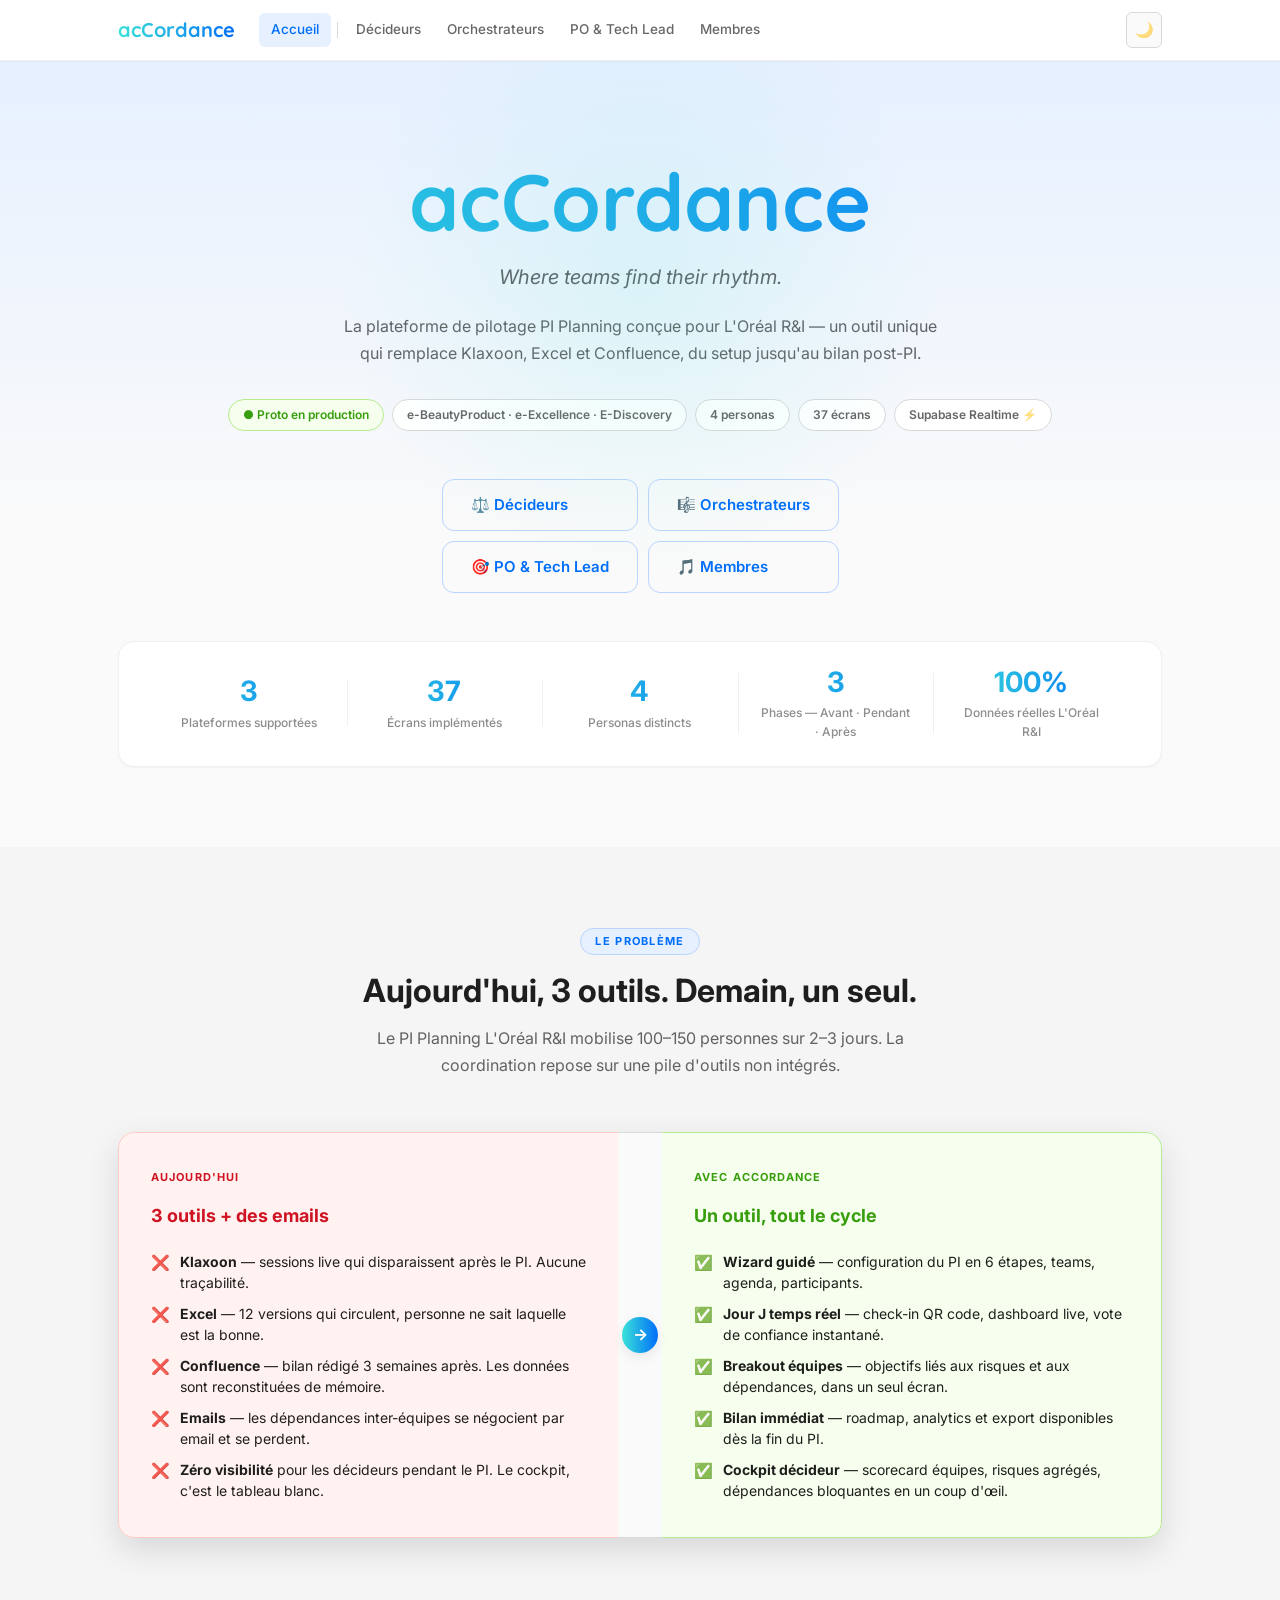
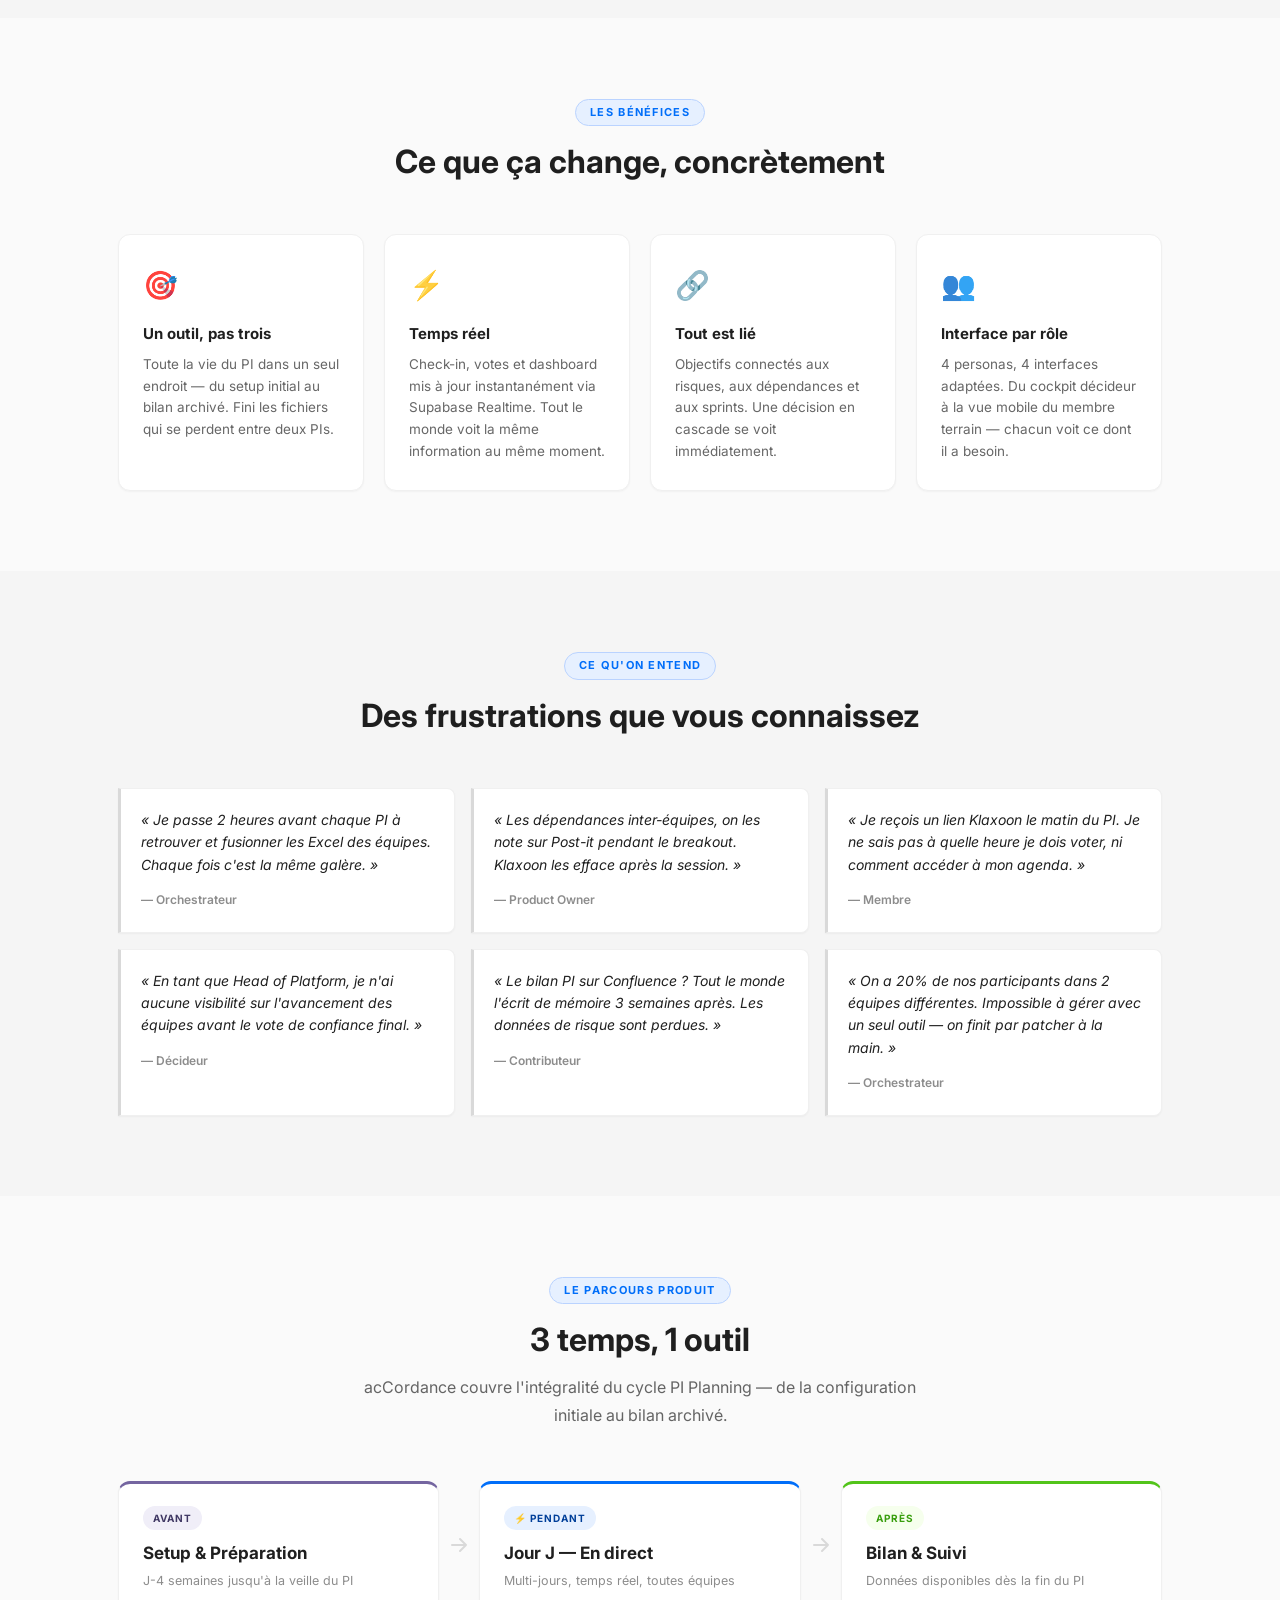
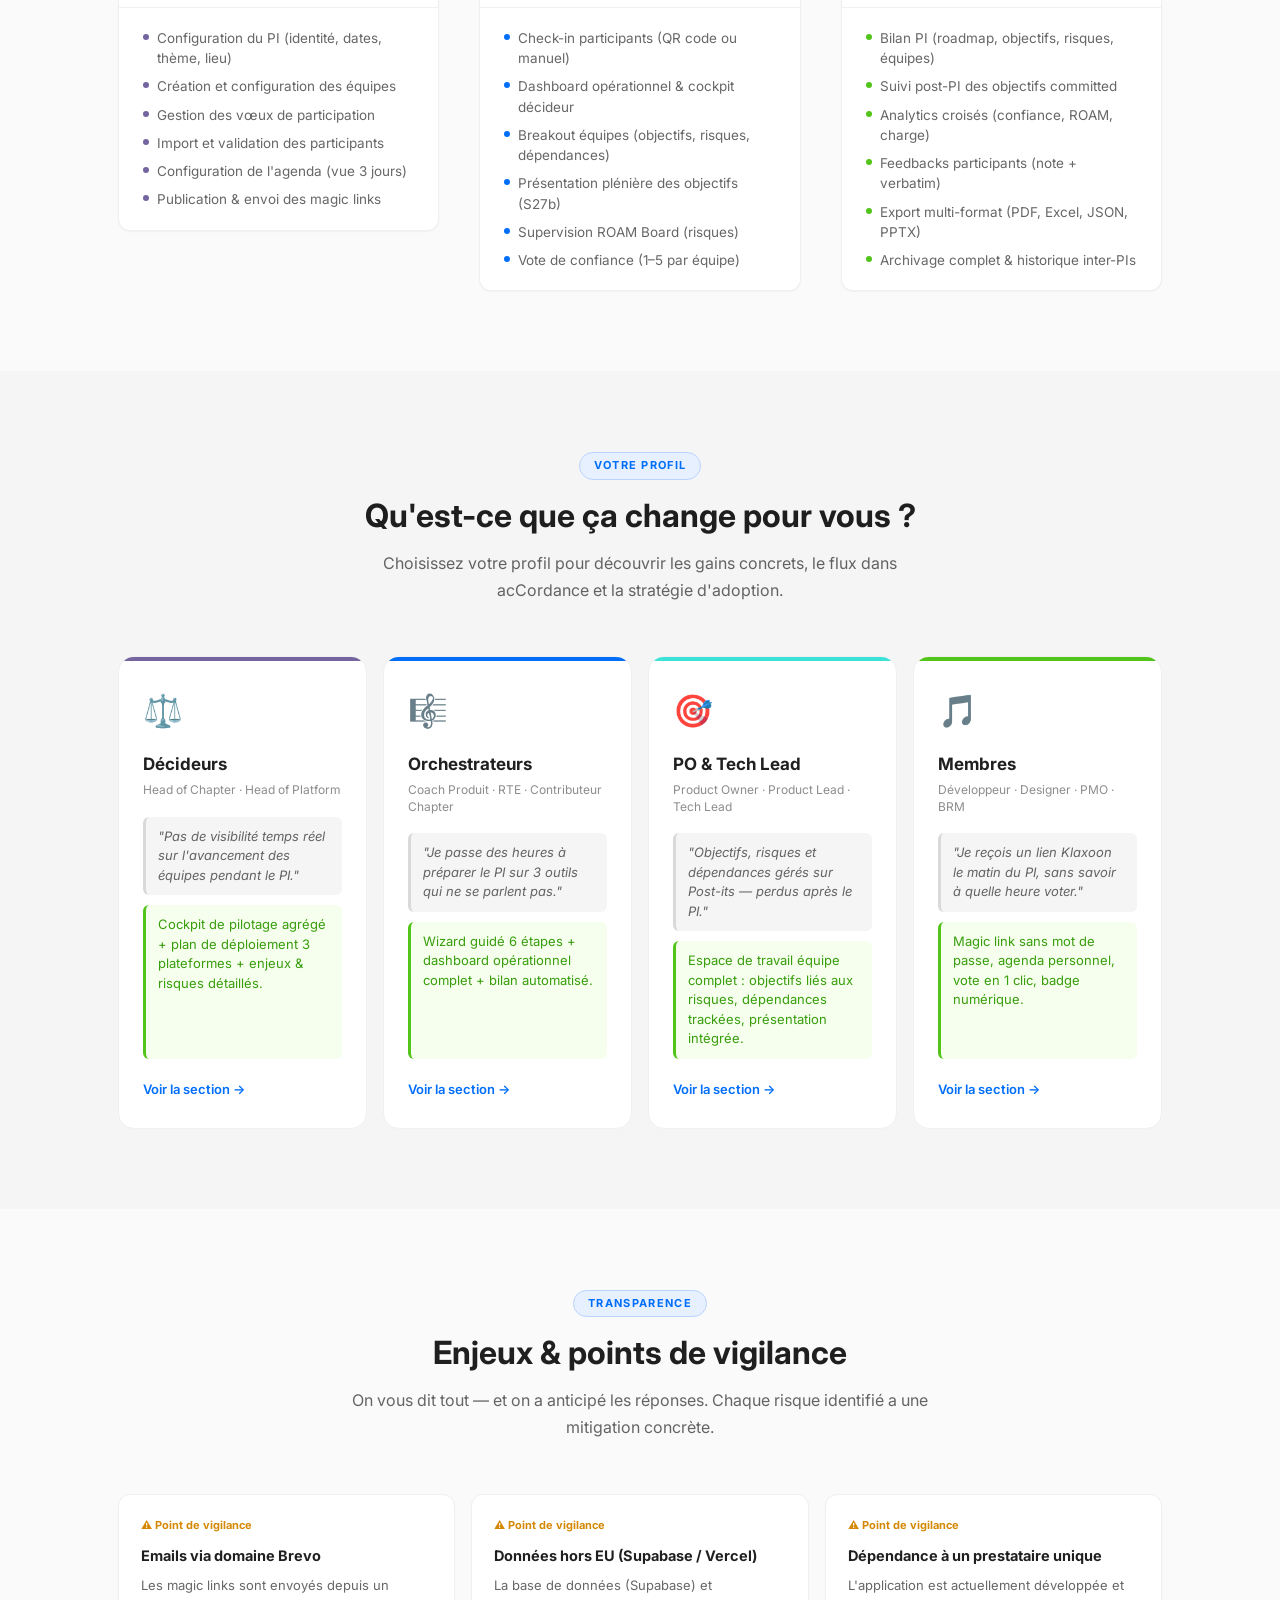
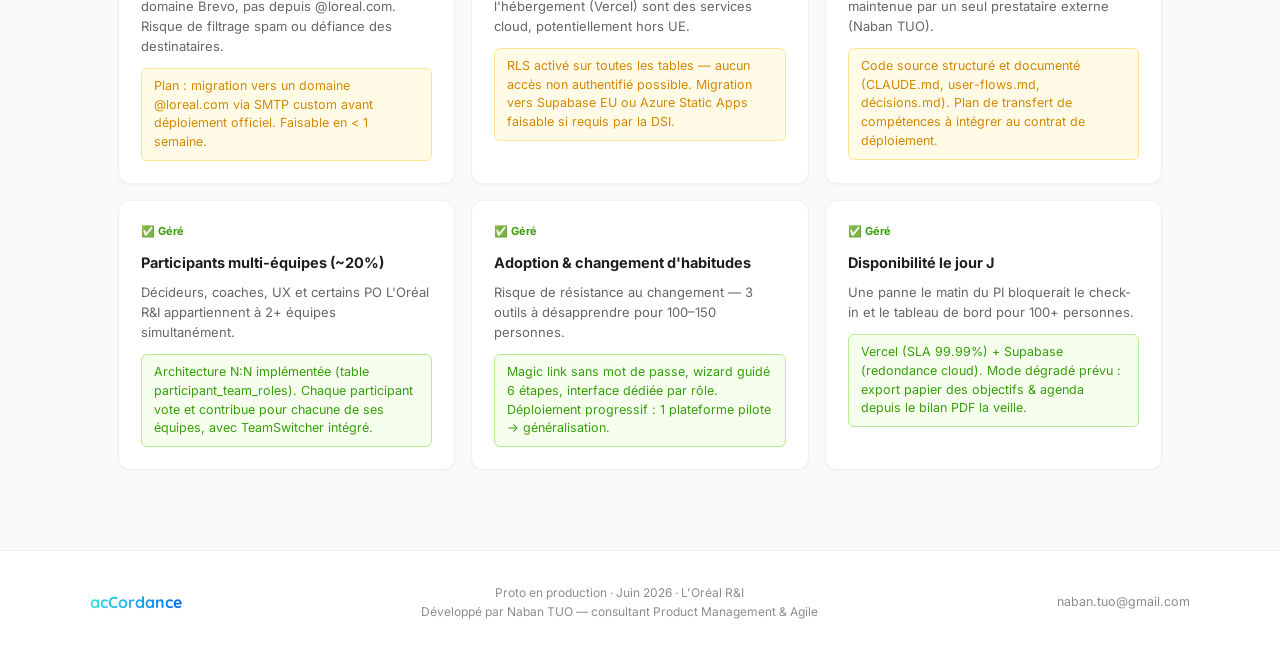
==== index.html @ 68742334 "feat(pitch) — landing page acCordance initiale Structure complète : hero, avant/après, gains, verbat" ====
<!DOCTYPE html>
<html lang="fr" data-theme="light">
<head>
  <meta charset="UTF-8" />
  <meta name="viewport" content="width=device-width, initial-scale=1.0" />
  <title>acCordance — PI Planning L'Oréal R&I</title>
  <link rel="stylesheet" href="tokens.css" />
  <link rel="stylesheet" href="style.css" />
</head>
<body>

<!-- ══ NAV ══════════════════════════════════════════════════ -->
<nav class="site-nav">
  <div class="nav-inner">
    <a href="index.html" class="nav-brand">acCordance</a>
    <div class="nav-links">
      <a href="index.html" class="active">Accueil</a>
      <div class="nav-divider"></div>
      <a href="decideurs.html">Décideurs</a>
      <a href="orchestrateur.html">Orchestrateurs</a>
      <a href="po-tech-lead.html">PO &amp; Tech Lead</a>
      <a href="membre.html">Membres</a>
    </div>
    <div class="nav-actions">
      <button class="btn-theme" id="themeToggle" title="Basculer le thème" aria-label="Basculer thème clair/sombre">🌙</button>
    </div>
  </div>
</nav>

<!-- ══ HERO ══════════════════════════════════════════════════ -->
<section class="hero">
  <div class="hero-brand">acCordance</div>
  <p class="hero-tagline">Where teams find their rhythm.</p>
  <p class="hero-desc">
    La plateforme de pilotage PI Planning conçue pour L'Oréal R&amp;I —
    un outil unique qui remplace Klaxoon, Excel et Confluence,
    du setup jusqu'au bilan post-PI.
  </p>

  <div class="hero-badges">
    <span class="hero-badge live">● Proto en production</span>
    <span class="hero-badge">e-BeautyProduct · e-Excellence · E-Discovery</span>
    <span class="hero-badge">4 personas</span>
    <span class="hero-badge">37 écrans</span>
    <span class="hero-badge">Supabase Realtime ⚡</span>
  </div>

  <div class="hero-ctas">
    <a href="decideurs.html" class="btn btn-outline btn-lg">⚖️ Décideurs</a>
    <a href="orchestrateur.html" class="btn btn-outline btn-lg">🎼 Orchestrateurs</a>
    <a href="po-tech-lead.html" class="btn btn-outline btn-lg">🎯 PO &amp; Tech Lead</a>
    <a href="membre.html" class="btn btn-outline btn-lg">🎵 Membres</a>
  </div>

  <!-- Métriques clés -->
  <div class="container">
    <div class="status-bar">
      <div class="status-item">
        <div class="status-value">3</div>
        <div class="status-label">Plateformes supportées</div>
      </div>
      <div class="status-item">
        <div class="status-value">37</div>
        <div class="status-label">Écrans implémentés</div>
      </div>
      <div class="status-item">
        <div class="status-value">4</div>
        <div class="status-label">Personas distincts</div>
      </div>
      <div class="status-item">
        <div class="status-value">3</div>
        <div class="status-label">Phases — Avant · Pendant · Après</div>
      </div>
      <div class="status-item">
        <div class="status-value">100%</div>
        <div class="status-label">Données réelles L'Oréal R&amp;I</div>
      </div>
    </div>
  </div>
</section>

<!-- ══ AVANT / APRÈS ═════════════════════════════════════════ -->
<section class="section section--alt">
  <div class="container">
    <div class="section-header">
      <span class="section-eyebrow">Le problème</span>
      <h2 class="section-title">Aujourd'hui, 3 outils. Demain, un seul.</h2>
      <p class="section-desc">Le PI Planning L'Oréal R&amp;I mobilise 100–150 personnes sur 2–3 jours. La coordination repose sur une pile d'outils non intégrés.</p>
    </div>

    <div class="before-after">
      <div class="before-col">
        <div class="ba-label">Aujourd'hui</div>
        <h3>3 outils + des emails</h3>
        <div class="ba-items">
          <div class="ba-item"><span class="ba-icon">❌</span><span><strong>Klaxoon</strong> — sessions live qui disparaissent après le PI. Aucune traçabilité.</span></div>
          <div class="ba-item"><span class="ba-icon">❌</span><span><strong>Excel</strong> — 12 versions qui circulent, personne ne sait laquelle est la bonne.</span></div>
          <div class="ba-item"><span class="ba-icon">❌</span><span><strong>Confluence</strong> — bilan rédigé 3 semaines après. Les données sont reconstituées de mémoire.</span></div>
          <div class="ba-item"><span class="ba-icon">❌</span><span><strong>Emails</strong> — les dépendances inter-équipes se négocient par email et se perdent.</span></div>
          <div class="ba-item"><span class="ba-icon">❌</span><span><strong>Zéro visibilité</strong> pour les décideurs pendant le PI. Le cockpit, c'est le tableau blanc.</span></div>
        </div>
      </div>

      <div class="before-after-divider">
        <div class="before-after-arrow">→</div>
      </div>

      <div class="after-col">
        <div class="ba-label">Avec acCordance</div>
        <h3>Un outil, tout le cycle</h3>
        <div class="ba-items">
          <div class="ba-item"><span class="ba-icon">✅</span><span><strong>Wizard guidé</strong> — configuration du PI en 6 étapes, teams, agenda, participants.</span></div>
          <div class="ba-item"><span class="ba-icon">✅</span><span><strong>Jour J temps réel</strong> — check-in QR code, dashboard live, vote de confiance instantané.</span></div>
          <div class="ba-item"><span class="ba-icon">✅</span><span><strong>Breakout équipes</strong> — objectifs liés aux risques et aux dépendances, dans un seul écran.</span></div>
          <div class="ba-item"><span class="ba-icon">✅</span><span><strong>Bilan immédiat</strong> — roadmap, analytics et export disponibles dès la fin du PI.</span></div>
          <div class="ba-item"><span class="ba-icon">✅</span><span><strong>Cockpit décideur</strong> — scorecard équipes, risques agrégés, dépendances bloquantes en un coup d'œil.</span></div>
        </div>
      </div>
    </div>
  </div>
</section>

<!-- ══ GAINS ══════════════════════════════════════════════════ -->
<section class="section">
  <div class="container">
    <div class="section-header">
      <span class="section-eyebrow">Les bénéfices</span>
      <h2 class="section-title">Ce que ça change, concrètement</h2>
    </div>

    <div class="gains-grid">
      <div class="gain-card">
        <div class="gain-icon">🎯</div>
        <h3>Un outil, pas trois</h3>
        <p>Toute la vie du PI dans un seul endroit — du setup initial au bilan archivé. Fini les fichiers qui se perdent entre deux PIs.</p>
      </div>
      <div class="gain-card">
        <div class="gain-icon">⚡</div>
        <h3>Temps réel</h3>
        <p>Check-in, votes et dashboard mis à jour instantanément via Supabase Realtime. Tout le monde voit la même information au même moment.</p>
      </div>
      <div class="gain-card">
        <div class="gain-icon">🔗</div>
        <h3>Tout est lié</h3>
        <p>Objectifs connectés aux risques, aux dépendances et aux sprints. Une décision en cascade se voit immédiatement.</p>
      </div>
      <div class="gain-card">
        <div class="gain-icon">👥</div>
        <h3>Interface par rôle</h3>
        <p>4 personas, 4 interfaces adaptées. Du cockpit décideur à la vue mobile du membre terrain — chacun voit ce dont il a besoin.</p>
      </div>
    </div>
  </div>
</section>

<!-- ══ PAIN POINTS — VERBATIMS ════════════════════════════════ -->
<section class="section section--alt">
  <div class="container">
    <div class="section-header">
      <span class="section-eyebrow">Ce qu'on entend</span>
      <h2 class="section-title">Des frustrations que vous connaissez</h2>
    </div>

    <div class="pain-grid">
      <div class="pain-quote">
        <q>Je passe 2 heures avant chaque PI à retrouver et fusionner les Excel des équipes. Chaque fois c'est la même galère.</q>
        <cite>— Orchestrateur</cite>
      </div>
      <div class="pain-quote">
        <q>Les dépendances inter-équipes, on les note sur Post-it pendant le breakout. Klaxoon les efface après la session.</q>
        <cite>— Product Owner</cite>
      </div>
      <div class="pain-quote">
        <q>Je reçois un lien Klaxoon le matin du PI. Je ne sais pas à quelle heure je dois voter, ni comment accéder à mon agenda.</q>
        <cite>— Membre</cite>
      </div>
      <div class="pain-quote">
        <q>En tant que Head of Platform, je n'ai aucune visibilité sur l'avancement des équipes avant le vote de confiance final.</q>
        <cite>— Décideur</cite>
      </div>
      <div class="pain-quote">
        <q>Le bilan PI sur Confluence ? Tout le monde l'écrit de mémoire 3 semaines après. Les données de risque sont perdues.</q>
        <cite>— Contributeur</cite>
      </div>
      <div class="pain-quote">
        <q>On a 20% de nos participants dans 2 équipes différentes. Impossible à gérer avec un seul outil — on finit par patcher à la main.</q>
        <cite>— Orchestrateur</cite>
      </div>
    </div>
  </div>
</section>

<!-- ══ LES 3 TEMPS ════════════════════════════════════════════ -->
<section class="section">
  <div class="container">
    <div class="section-header">
      <span class="section-eyebrow">Le parcours produit</span>
      <h2 class="section-title">3 temps, 1 outil</h2>
      <p class="section-desc">acCordance couvre l'intégralité du cycle PI Planning — de la configuration initiale au bilan archivé.</p>
    </div>

    <div class="timeline">
      <!-- AVANT -->
      <div class="phase-card phase-avant">
        <div class="phase-header">
          <div class="phase-tag">AVANT</div>
          <div class="phase-title">Setup &amp; Préparation</div>
          <div class="phase-subtitle">J-4 semaines jusqu'à la veille du PI</div>
        </div>
        <div class="phase-body">
          <div class="phase-items">
            <div class="phase-item"><div class="phase-item-dot"></div><span>Configuration du PI (identité, dates, thème, lieu)</span></div>
            <div class="phase-item"><div class="phase-item-dot"></div><span>Création et configuration des équipes</span></div>
            <div class="phase-item"><div class="phase-item-dot"></div><span>Gestion des vœux de participation</span></div>
            <div class="phase-item"><div class="phase-item-dot"></div><span>Import et validation des participants</span></div>
            <div class="phase-item"><div class="phase-item-dot"></div><span>Configuration de l'agenda (vue 3 jours)</span></div>
            <div class="phase-item"><div class="phase-item-dot"></div><span>Publication &amp; envoi des magic links</span></div>
          </div>
        </div>
      </div>

      <div class="timeline-connector">
        <svg width="24" height="24" viewBox="0 0 24 24" fill="none">
          <path d="M5 12h14M13 6l6 6-6 6" stroke="currentColor" stroke-width="2" stroke-linecap="round" stroke-linejoin="round"/>
        </svg>
      </div>

      <!-- PENDANT -->
      <div class="phase-card phase-pendant">
        <div class="phase-header">
          <div class="phase-tag">⚡ PENDANT</div>
          <div class="phase-title">Jour J — En direct</div>
          <div class="phase-subtitle">Multi-jours, temps réel, toutes équipes</div>
        </div>
        <div class="phase-body">
          <div class="phase-items">
            <div class="phase-item"><div class="phase-item-dot"></div><span>Check-in participants (QR code ou manuel)</span></div>
            <div class="phase-item"><div class="phase-item-dot"></div><span>Dashboard opérationnel &amp; cockpit décideur</span></div>
            <div class="phase-item"><div class="phase-item-dot"></div><span>Breakout équipes (objectifs, risques, dépendances)</span></div>
            <div class="phase-item"><div class="phase-item-dot"></div><span>Présentation plénière des objectifs (S27b)</span></div>
            <div class="phase-item"><div class="phase-item-dot"></div><span>Supervision ROAM Board (risques)</span></div>
            <div class="phase-item"><div class="phase-item-dot"></div><span>Vote de confiance (1–5 par équipe)</span></div>
          </div>
        </div>
      </div>

      <div class="timeline-connector">
        <svg width="24" height="24" viewBox="0 0 24 24" fill="none">
          <path d="M5 12h14M13 6l6 6-6 6" stroke="currentColor" stroke-width="2" stroke-linecap="round" stroke-linejoin="round"/>
        </svg>
      </div>

      <!-- APRÈS -->
      <div class="phase-card phase-apres">
        <div class="phase-header">
          <div class="phase-tag">APRÈS</div>
          <div class="phase-title">Bilan &amp; Suivi</div>
          <div class="phase-subtitle">Données disponibles dès la fin du PI</div>
        </div>
        <div class="phase-body">
          <div class="phase-items">
            <div class="phase-item"><div class="phase-item-dot"></div><span>Bilan PI (roadmap, objectifs, risques, équipes)</span></div>
            <div class="phase-item"><div class="phase-item-dot"></div><span>Suivi post-PI des objectifs committed</span></div>
            <div class="phase-item"><div class="phase-item-dot"></div><span>Analytics croisés (confiance, ROAM, charge)</span></div>
            <div class="phase-item"><div class="phase-item-dot"></div><span>Feedbacks participants (note + verbatim)</span></div>
            <div class="phase-item"><div class="phase-item-dot"></div><span>Export multi-format (PDF, Excel, JSON, PPTX)</span></div>
            <div class="phase-item"><div class="phase-item-dot"></div><span>Archivage complet &amp; historique inter-PIs</span></div>
          </div>
        </div>
      </div>
    </div>
  </div>
</section>

<!-- ══ PERSONAS ═══════════════════════════════════════════════ -->
<section class="section section--alt">
  <div class="container">
    <div class="section-header">
      <span class="section-eyebrow">Votre profil</span>
      <h2 class="section-title">Qu'est-ce que ça change pour vous ?</h2>
      <p class="section-desc">Choisissez votre profil pour découvrir les gains concrets, le flux dans acCordance et la stratégie d'adoption.</p>
    </div>

    <div class="persona-grid">
      <a href="decideurs.html" class="persona-card persona-decideur">
        <div class="persona-icon">⚖️</div>
        <div class="persona-name">Décideurs</div>
        <div class="persona-roles">Head of Chapter · Head of Platform</div>
        <div class="persona-pain">"Pas de visibilité temps réel sur l'avancement des équipes pendant le PI."</div>
        <div class="persona-gain">Cockpit de pilotage agrégé + plan de déploiement 3 plateformes + enjeux &amp; risques détaillés.</div>
        <div class="persona-cta">Voir la section →</div>
      </a>

      <a href="orchestrateur.html" class="persona-card persona-orchestrateur">
        <div class="persona-icon">🎼</div>
        <div class="persona-name">Orchestrateurs</div>
        <div class="persona-roles">Coach Produit · RTE · Contributeur Chapter</div>
        <div class="persona-pain">"Je passe des heures à préparer le PI sur 3 outils qui ne se parlent pas."</div>
        <div class="persona-gain">Wizard guidé 6 étapes + dashboard opérationnel complet + bilan automatisé.</div>
        <div class="persona-cta">Voir la section →</div>
      </a>

      <a href="po-tech-lead.html" class="persona-card persona-po">
        <div class="persona-icon">🎯</div>
        <div class="persona-name">PO &amp; Tech Lead</div>
        <div class="persona-roles">Product Owner · Product Lead · Tech Lead</div>
        <div class="persona-pain">"Objectifs, risques et dépendances gérés sur Post-its — perdus après le PI."</div>
        <div class="persona-gain">Espace de travail équipe complet : objectifs liés aux risques, dépendances trackées, présentation intégrée.</div>
        <div class="persona-cta">Voir la section →</div>
      </a>

      <a href="membre.html" class="persona-card persona-membre">
        <div class="persona-icon">🎵</div>
        <div class="persona-name">Membres</div>
        <div class="persona-roles">Développeur · Designer · PMO · BRM</div>
        <div class="persona-pain">"Je reçois un lien Klaxoon le matin du PI, sans savoir à quelle heure voter."</div>
        <div class="persona-gain">Magic link sans mot de passe, agenda personnel, vote en 1 clic, badge numérique.</div>
        <div class="persona-cta">Voir la section →</div>
      </a>
    </div>
  </div>
</section>

<!-- ══ ENJEUX & RISQUES ════════════════════════════════════════ -->
<section class="section">
  <div class="container">
    <div class="section-header">
      <span class="section-eyebrow">Transparence</span>
      <h2 class="section-title">Enjeux &amp; points de vigilance</h2>
      <p class="section-desc">On vous dit tout — et on a anticipé les réponses. Chaque risque identifié a une mitigation concrète.</p>
    </div>

    <div class="risks-grid">
      <div class="risk-card risk-medium">
        <div class="risk-level">⚠️ Point de vigilance</div>
        <h4>Emails via domaine Brevo</h4>
        <p>Les magic links sont envoyés depuis un domaine Brevo, pas depuis @loreal.com. Risque de filtrage spam ou défiance des destinataires.</p>
        <div class="risk-mitigation">Plan : migration vers un domaine @loreal.com via SMTP custom avant déploiement officiel. Faisable en &lt; 1 semaine.</div>
      </div>

      <div class="risk-card risk-medium">
        <div class="risk-level">⚠️ Point de vigilance</div>
        <h4>Données hors EU (Supabase / Vercel)</h4>
        <p>La base de données (Supabase) et l'hébergement (Vercel) sont des services cloud, potentiellement hors UE.</p>
        <div class="risk-mitigation">RLS activé sur toutes les tables — aucun accès non authentifié possible. Migration vers Supabase EU ou Azure Static Apps faisable si requis par la DSI.</div>
      </div>

      <div class="risk-card risk-medium">
        <div class="risk-level">⚠️ Point de vigilance</div>
        <h4>Dépendance à un prestataire unique</h4>
        <p>L'application est actuellement développée et maintenue par un seul prestataire externe (Naban TUO).</p>
        <div class="risk-mitigation">Code source structuré et documenté (CLAUDE.md, user-flows.md, décisions.md). Plan de transfert de compétences à intégrer au contrat de déploiement.</div>
      </div>

      <div class="risk-card risk-low">
        <div class="risk-level">✅ Géré</div>
        <h4>Participants multi-équipes (~20%)</h4>
        <p>Décideurs, coaches, UX et certains PO L'Oréal R&amp;I appartiennent à 2+ équipes simultanément.</p>
        <div class="risk-mitigation">Architecture N:N implémentée (table participant_team_roles). Chaque participant vote et contribue pour chacune de ses équipes, avec TeamSwitcher intégré.</div>
      </div>

      <div class="risk-card risk-low">
        <div class="risk-level">✅ Géré</div>
        <h4>Adoption &amp; changement d'habitudes</h4>
        <p>Risque de résistance au changement — 3 outils à désapprendre pour 100–150 personnes.</p>
        <div class="risk-mitigation">Magic link sans mot de passe, wizard guidé 6 étapes, interface dédiée par rôle. Déploiement progressif : 1 plateforme pilote → généralisation.</div>
      </div>

      <div class="risk-card risk-low">
        <div class="risk-level">✅ Géré</div>
        <h4>Disponibilité le jour J</h4>
        <p>Une panne le matin du PI bloquerait le check-in et le tableau de bord pour 100+ personnes.</p>
        <div class="risk-mitigation">Vercel (SLA 99.99%) + Supabase (redondance cloud). Mode dégradé prévu : export papier des objectifs &amp; agenda depuis le bilan PDF la veille.</div>
      </div>
    </div>
  </div>
</section>

<!-- ══ FOOTER ═════════════════════════════════════════════════ -->
<footer class="site-footer">
  <div class="footer-inner">
    <div class="footer-brand">acCordance</div>
    <div class="footer-meta">
      Proto en production · Juin 2026 · L'Oréal R&amp;I<br />
      Développé par Naban TUO — consultant Product Management &amp; Agile
    </div>
    <div class="footer-contact">
      naban.tuo@gmail.com
    </div>
  </div>
</footer>

<script>
  // Dark mode toggle
  const toggle = document.getElementById('themeToggle');
  const html   = document.documentElement;

  const saved = localStorage.getItem('accordance-theme');
  if (saved) {
    html.setAttribute('data-theme', saved);
    toggle.textContent = saved === 'dark' ? '☀️' : '🌙';
  }

  toggle.addEventListener('click', () => {
    const isDark = html.getAttribute('data-theme') === 'dark';
    const next   = isDark ? 'light' : 'dark';
    html.setAttribute('data-theme', next);
    toggle.textContent = next === 'dark' ? '☀️' : '🌙';
    localStorage.setItem('accordance-theme', next);
  });
</script>

</body>
</html>
---- tokens.css ----
/* ============================================================
   PI Planning — L'Oréal R&I · Design Tokens
   Source unique de vérité — référencée par tous les écrans.
   ============================================================ */

:root {
  /* ── BRAND L'ORÉAL R&I ───────────────────────────────────── */
  --brand-cyan:    #3AE2D8;
  --brand-blue:    #006EF9;
  --brand-purple:  #7465A0;

  /* Cyan scale */
  --cyan-1:#E6FFFE; --cyan-2:#B5F7F4; --cyan-3:#7EEEE9;
  --cyan-5:#3AE2D8; --cyan-6:#1BC4BA; --cyan-7:#0FA69D; --cyan-9:#097A73;

  /* Blue scale */
  --blue-1:#E6F0FF; --blue-2:#BAD3FF; --blue-4:#6AAAFF;
  --blue-6:#006EF9; --blue-7:#0055CC; --blue-8:#003F99; --blue-9:#002366;

  /* Purple scale */
  --purple-1:#F0EEF8; --purple-2:#D5CFEC; --purple-4:#A99DC8;
  --purple-6:#7465A0; --purple-7:#5A4E82; --purple-8:#3F3763; --purple-9:#252040;

  /* ── DEGRADÉS OFFICIELS ──────────────────────────────────── */
  --grad-d:  linear-gradient(135deg, #3AE2D8, #006EF9);
  --grad-h:  linear-gradient(90deg,  #3AE2D8, #006EF9);
  --grad-v:  linear-gradient(180deg, #3AE2D8, #006EF9);

  /* ── SEMANTIQUES ─────────────────────────────────────────── */
  --success:#52C41A; --success-bg:#F6FFED; --success-border:#b7eb8f; --success-text:#389E0D;
  --warning:#FAAD14; --warning-bg:#FFFBE6; --warning-border:#ffe58f; --warning-text:#D48806;
  --error:#FF4D4F;   --error-bg:#FFF2F0;   --error-border:#ffccc7;   --error-text:#CF1322;
  --info:#006EF9;    --info-bg:#E6F0FF;    --info-border:#BAD3FF;    --info-text:#003F99;

  /* ── NEUTRES & SURFACES — LIGHT (défaut) ─────────────────── */
  --bg-base:        #FAFAFA;
  --bg-elevated:    #FFFFFF;
  --bg-subtle:      #F5F5F5;
  --bg-muted:       #FAFAFA;
  --border:         #D9D9D9;
  --border-subtle:  #F0F0F0;
  --border-muted:   #ECECEC;
  --text-primary:   rgba(0,0,0,0.88);
  --text-secondary: rgba(0,0,0,0.60);
  --text-tertiary:  rgba(0,0,0,0.45);
  --text-disabled:  rgba(0,0,0,0.25);
  --text-on-accent: #FFFFFF;

  --primary:        var(--brand-blue);
  --primary-hover:  var(--blue-7);
  --primary-bg:     var(--blue-1);
  --primary-border: var(--blue-2);
  --primary-text:   var(--blue-8);

  --accent:         var(--brand-cyan);
  --accent-bg:      var(--cyan-1);
  --accent-text:    var(--cyan-9);

  --tertiary:       var(--brand-purple);
  --tertiary-bg:    var(--purple-1);
  --tertiary-text:  var(--purple-8);

  /* PI theme (cinéma — ambré) */
  --pi-theme-color:  #B8860B;
  --pi-theme-bg:     #FFFBEB;
  --pi-theme-border: #F5D07A;
  --pi-theme-accent: #F5C842;

  /* Shadows */
  --shadow-sm: 0 1px 2px rgba(0,0,0,0.04);
  --shadow-md: 0 4px 12px rgba(0,0,0,0.08);
  --shadow-lg: 0 12px 32px rgba(0,0,0,0.12);

  /* Type stacks */
  --ff-sans: -apple-system, BlinkMacSystemFont, 'Segoe UI', Roboto, 'Helvetica Neue', Arial, sans-serif;
  --ff-mono: 'SF Mono', SFMono-Regular, Consolas, 'Liberation Mono', monospace;

  --radius-sm: 4px;
  --radius:    6px;
  --radius-md: 8px;
  --radius-lg: 12px;
  --radius-xl: 16px;
  --radius-pill: 999px;
}

/* ── DARK MODE — scope via [data-theme="dark"] ─────────────── */
[data-theme="dark"] {
  --bg-base:        #141414;
  --bg-elevated:    #1F1F1F;
  --bg-subtle:      #2A2A2A;
  --bg-muted:       #1A1A1A;
  --border:         #3A3A3A;
  --border-subtle:  #2A2A2A;
  --border-muted:   #242424;

  --text-primary:   rgba(255,255,255,0.88);
  --text-secondary: rgba(255,255,255,0.65);
  --text-tertiary:  rgba(255,255,255,0.45);
  --text-disabled:  rgba(255,255,255,0.25);

  /* En dark, le cyan devient primaire (cf. brief) */
  --primary:        var(--brand-cyan);
  --primary-hover:  var(--cyan-3);
  --primary-bg:     rgba(58,226,216,0.12);
  --primary-border: rgba(58,226,216,0.25);
  --primary-text:   var(--brand-cyan);
  --text-on-accent: #0A0A0A;

  --accent:         #6AAAFF;
  --accent-bg:      rgba(0,110,249,0.12);
  --accent-text:    #6AAAFF;

  --tertiary:       var(--purple-4);
  --tertiary-bg:    rgba(116,101,160,0.12);
  --tertiary-text:  var(--purple-4);

  /* Semantic — dark tweaks */
  --success-bg:     rgba(82,196,26,0.12);
  --success-border: rgba(82,196,26,0.28);
  --success-text:   #95DE64;

  --warning-bg:     rgba(250,173,20,0.12);
  --warning-border: rgba(250,173,20,0.28);
  --warning-text:   #FFC53D;

  --error-bg:       rgba(255,77,79,0.12);
  --error-border:   rgba(255,77,79,0.28);
  --error-text:     #FF7875;

  --info-bg:        rgba(0,110,249,0.12);
  --info-border:    rgba(0,110,249,0.28);
  --info-text:      #6AAAFF;

  --pi-theme-color:  #F5C842;
  --pi-theme-bg:     rgba(184,134,11,0.10);
  --pi-theme-border: rgba(245,200,66,0.22);

  --shadow-sm: 0 1px 2px rgba(0,0,0,0.4);
  --shadow-md: 0 4px 12px rgba(0,0,0,0.5);
  --shadow-lg: 0 12px 32px rgba(0,0,0,0.65);
}

/* ── Cinéma theme — dark only ──────────────────────────────── */
[data-theme="dark"][data-pi-theme="cinema"] {
  --pi-theme-color:  #F5C842;
  --pi-theme-bg:     rgba(184,134,11,0.10);
  --pi-theme-border: rgba(245,200,66,0.22);
}

/* ── Resets locaux pour le canvas ──────────────────────────── */
.pip-scope, .pip-scope *,
.pip-scope *::before, .pip-scope *::after {
  box-sizing: border-box;
}
.pip-scope {
  font-family: var(--ff-sans);
  color: var(--text-primary);
  -webkit-font-smoothing: antialiased;
  -moz-osx-font-smoothing: grayscale;
}
.pip-scope button { font-family: inherit; }

/* Screen-reader only */
.sr-only {
  position: absolute; width: 1px; height: 1px; padding: 0; margin: -1px;
  overflow: hidden; clip: rect(0,0,0,0); white-space: nowrap; border: 0;
}
---- style.css ----
/* ============================================================
   acCordance — Pitch Site · style.css
   Basé sur tokens.css (design tokens L'Oréal R&I)
   ============================================================ */

@import url('https://fonts.googleapis.com/css2?family=Quicksand:wght@600;700&family=Inter:wght@400;500;600;700&display=swap');

/* ── Reset & base ─────────────────────────────────────────── */
*, *::before, *::after { box-sizing: border-box; margin: 0; padding: 0; }

html { scroll-behavior: smooth; }

body {
  font-family: 'Inter', var(--ff-sans);
  background: var(--bg-base);
  color: var(--text-primary);
  line-height: 1.6;
  -webkit-font-smoothing: antialiased;
  transition: background 0.2s, color 0.2s;
}

a { color: inherit; text-decoration: none; }
ul { list-style: none; }
img { max-width: 100%; display: block; }

/* ── Layout ───────────────────────────────────────────────── */
.container {
  max-width: 1100px;
  margin: 0 auto;
  padding: 0 28px;
}

.section { padding: 80px 0; }
.section--alt { background: var(--bg-subtle); }

/* ── Navigation ───────────────────────────────────────────── */
.site-nav {
  position: sticky;
  top: 0;
  z-index: 200;
  background: var(--bg-elevated);
  border-bottom: 1px solid var(--border-subtle);
  box-shadow: var(--shadow-sm);
}

.nav-inner {
  display: flex;
  align-items: center;
  gap: 8px;
  height: 60px;
  max-width: 1100px;
  margin: 0 auto;
  padding: 0 28px;
}

.nav-brand {
  font-family: 'Quicksand', sans-serif;
  font-size: 20px;
  font-weight: 700;
  background: var(--grad-h);
  -webkit-background-clip: text;
  -webkit-text-fill-color: transparent;
  background-clip: text;
  white-space: nowrap;
  margin-right: 16px;
  flex-shrink: 0;
}

.nav-links {
  display: flex;
  align-items: center;
  gap: 2px;
  flex: 1;
}

.nav-links a {
  padding: 6px 12px;
  border-radius: var(--radius);
  font-size: 13.5px;
  font-weight: 500;
  color: var(--text-secondary);
  transition: background 0.15s, color 0.15s;
  white-space: nowrap;
}

.nav-links a:hover { background: var(--bg-subtle); color: var(--text-primary); }
.nav-links a.active { color: var(--primary); background: var(--primary-bg); }

.nav-links .nav-divider {
  width: 1px;
  height: 16px;
  background: var(--border);
  margin: 0 4px;
  flex-shrink: 0;
}

.nav-actions { display: flex; align-items: center; gap: 8px; margin-left: auto; }

.btn-theme {
  width: 36px;
  height: 36px;
  border-radius: var(--radius);
  border: 1px solid var(--border);
  background: var(--bg-base);
  color: var(--text-secondary);
  cursor: pointer;
  font-size: 15px;
  display: flex;
  align-items: center;
  justify-content: center;
  transition: background 0.15s, border-color 0.15s;
  flex-shrink: 0;
}
.btn-theme:hover { background: var(--bg-subtle); border-color: var(--border); }

/* ── Buttons ──────────────────────────────────────────────── */
.btn {
  display: inline-flex;
  align-items: center;
  gap: 6px;
  padding: 10px 20px;
  border-radius: var(--radius-md);
  font-size: 14px;
  font-weight: 600;
  cursor: pointer;
  transition: all 0.15s;
  border: none;
  text-decoration: none;
  white-space: nowrap;
}

.btn-primary {
  background: var(--grad-h);
  color: #fff;
  box-shadow: 0 2px 8px rgba(0,110,249,0.25);
}
.btn-primary:hover { opacity: 0.9; box-shadow: 0 4px 16px rgba(0,110,249,0.35); transform: translateY(-1px); }

.btn-outline {
  background: transparent;
  color: var(--primary);
  border: 1.5px solid var(--primary-border);
}
.btn-outline:hover { background: var(--primary-bg); }

.btn-ghost {
  background: rgba(255,255,255,0.15);
  color: #fff;
  border: 1.5px solid rgba(255,255,255,0.3);
}
.btn-ghost:hover { background: rgba(255,255,255,0.25); }

.btn-lg { padding: 13px 28px; font-size: 15px; border-radius: var(--radius-lg); }

/* ── Section header ───────────────────────────────────────── */
.section-header { text-align: center; margin-bottom: 52px; }

.section-eyebrow {
  display: inline-block;
  font-size: 11px;
  font-weight: 700;
  letter-spacing: 0.12em;
  text-transform: uppercase;
  color: var(--primary);
  background: var(--primary-bg);
  border: 1px solid var(--primary-border);
  border-radius: var(--radius-pill);
  padding: 4px 14px;
  margin-bottom: 16px;
}

.section-title {
  font-size: 32px;
  font-weight: 700;
  color: var(--text-primary);
  line-height: 1.25;
  margin-bottom: 14px;
}

.section-desc {
  font-size: 16px;
  color: var(--text-secondary);
  max-width: 580px;
  margin: 0 auto;
  line-height: 1.7;
}

/* ── Hero ─────────────────────────────────────────────────── */
.hero {
  padding: 96px 28px 80px;
  text-align: center;
  background: linear-gradient(180deg, var(--primary-bg) 0%, var(--bg-base) 60%);
  position: relative;
  overflow: hidden;
}

.hero::before {
  content: '';
  position: absolute;
  top: -80px; left: 50%;
  transform: translateX(-50%);
  width: 600px; height: 600px;
  background: radial-gradient(ellipse, rgba(58,226,216,0.12) 0%, transparent 70%);
  pointer-events: none;
}

.hero-brand {
  font-family: 'Quicksand', sans-serif;
  font-size: clamp(48px, 8vw, 80px);
  font-weight: 700;
  background: var(--grad-h);
  -webkit-background-clip: text;
  -webkit-text-fill-color: transparent;
  background-clip: text;
  line-height: 1.1;
  margin-bottom: 16px;
}

.hero-tagline {
  font-size: clamp(16px, 2.5vw, 20px);
  color: var(--text-secondary);
  font-style: italic;
  margin-bottom: 20px;
}

.hero-desc {
  font-size: 16px;
  color: var(--text-secondary);
  max-width: 600px;
  margin: 0 auto 32px;
  line-height: 1.7;
}

.hero-badges {
  display: flex;
  flex-wrap: wrap;
  gap: 8px;
  justify-content: center;
  margin-bottom: 48px;
}

.hero-badge {
  font-size: 12px;
  font-weight: 600;
  padding: 5px 14px;
  border-radius: var(--radius-pill);
  background: var(--bg-elevated);
  border: 1px solid var(--border);
  color: var(--text-secondary);
}
.hero-badge.live {
  background: var(--success-bg);
  border-color: var(--success-border);
  color: var(--success-text);
}

.hero-ctas {
  display: grid;
  grid-template-columns: repeat(2, auto);
  gap: 10px;
  justify-content: center;
  margin-bottom: 16px;
}

/* ── Before / After ───────────────────────────────────────── */
.before-after {
  display: grid;
  grid-template-columns: 1fr auto 1fr;
  gap: 0;
  border-radius: var(--radius-xl);
  overflow: hidden;
  box-shadow: var(--shadow-lg);
}

.before-col, .after-col {
  padding: 36px 32px;
}

.before-col {
  background: var(--error-bg);
  border: 1.5px solid var(--error-border);
  border-right: none;
  border-radius: var(--radius-xl) 0 0 var(--radius-xl);
}

.after-col {
  background: var(--success-bg);
  border: 1.5px solid var(--success-border);
  border-left: none;
  border-radius: 0 var(--radius-xl) var(--radius-xl) 0;
}

.before-after-divider {
  display: flex;
  align-items: center;
  justify-content: center;
  padding: 0 4px;
  background: var(--bg-base);
  border-top: 1.5px solid var(--border);
  border-bottom: 1.5px solid var(--border);
  z-index: 1;
}

.before-after-arrow {
  width: 36px;
  height: 36px;
  border-radius: 50%;
  background: var(--grad-h);
  color: #fff;
  display: flex;
  align-items: center;
  justify-content: center;
  font-size: 16px;
  font-weight: 700;
  flex-shrink: 0;
  box-shadow: var(--shadow-md);
}

.ba-label {
  font-size: 11px;
  font-weight: 700;
  letter-spacing: 0.1em;
  text-transform: uppercase;
  margin-bottom: 16px;
}
.before-col .ba-label { color: var(--error-text); }
.after-col .ba-label { color: var(--success-text); }

.before-col h3, .after-col h3 {
  font-size: 18px;
  font-weight: 700;
  margin-bottom: 20px;
}
.before-col h3 { color: var(--error-text); }
.after-col h3 { color: var(--success-text); }

.ba-items { display: flex; flex-direction: column; gap: 10px; }

.ba-item {
  display: flex;
  align-items: flex-start;
  gap: 10px;
  font-size: 14px;
  line-height: 1.5;
}

.ba-item .ba-icon {
  font-size: 15px;
  flex-shrink: 0;
  margin-top: 1px;
}

/* ── Gains ────────────────────────────────────────────────── */
.gains-grid {
  display: grid;
  grid-template-columns: repeat(4, 1fr);
  gap: 20px;
}

.gain-card {
  background: var(--bg-elevated);
  border: 1px solid var(--border-subtle);
  border-radius: var(--radius-lg);
  padding: 28px 24px;
  box-shadow: var(--shadow-sm);
  transition: box-shadow 0.2s, transform 0.2s;
}
.gain-card:hover { box-shadow: var(--shadow-md); transform: translateY(-2px); }

.gain-icon {
  font-size: 28px;
  margin-bottom: 14px;
}

.gain-card h3 {
  font-size: 15px;
  font-weight: 700;
  margin-bottom: 8px;
  color: var(--text-primary);
}

.gain-card p {
  font-size: 13.5px;
  color: var(--text-secondary);
  line-height: 1.6;
}

/* ── Pain Quotes ──────────────────────────────────────────── */
.pain-grid {
  display: grid;
  grid-template-columns: repeat(3, 1fr);
  gap: 16px;
}

.pain-quote {
  background: var(--bg-elevated);
  border: 1px solid var(--border-subtle);
  border-left: 3px solid var(--border);
  border-radius: 0 var(--radius-md) var(--radius-md) 0;
  padding: 20px 20px 20px 20px;
  box-shadow: var(--shadow-sm);
}

.pain-quote q {
  display: block;
  font-size: 14px;
  font-style: italic;
  color: var(--text-primary);
  line-height: 1.6;
  margin-bottom: 10px;
  quotes: "«\00a0" "\00a0»";
}

.pain-quote cite {
  font-size: 12px;
  font-weight: 600;
  font-style: normal;
  color: var(--text-tertiary);
}

/* ── Timeline ─────────────────────────────────────────────── */
.timeline {
  display: grid;
  grid-template-columns: 1fr 40px 1fr 40px 1fr;
  align-items: start;
  gap: 0;
}

.timeline-connector {
  display: flex;
  align-items: center;
  justify-content: center;
  padding-top: 52px;
}

.timeline-connector svg {
  color: var(--border);
}

.phase-card {
  background: var(--bg-elevated);
  border: 1.5px solid var(--border-subtle);
  border-radius: var(--radius-lg);
  overflow: hidden;
  box-shadow: var(--shadow-sm);
}

.phase-header {
  padding: 20px 24px 16px;
  border-bottom: 1px solid var(--border-subtle);
}

.phase-tag {
  display: inline-flex;
  align-items: center;
  gap: 5px;
  font-size: 10px;
  font-weight: 700;
  letter-spacing: 0.1em;
  text-transform: uppercase;
  padding: 4px 10px;
  border-radius: var(--radius-pill);
  margin-bottom: 10px;
}

.phase-avant .phase-tag  { background: var(--purple-1); color: var(--purple-8); }
.phase-pendant .phase-tag { background: var(--primary-bg); color: var(--primary-text); }
.phase-apres .phase-tag  { background: var(--success-bg); color: var(--success-text); }

.phase-avant  { border-top: 3px solid var(--brand-purple); }
.phase-pendant{ border-top: 3px solid var(--brand-blue); }
.phase-apres  { border-top: 3px solid var(--success); }

.phase-title {
  font-size: 17px;
  font-weight: 700;
  color: var(--text-primary);
  margin-bottom: 4px;
}

.phase-subtitle {
  font-size: 12.5px;
  color: var(--text-tertiary);
}

.phase-body { padding: 20px 24px; }

.phase-items { display: flex; flex-direction: column; gap: 8px; }

.phase-item {
  display: flex;
  align-items: flex-start;
  gap: 8px;
  font-size: 13.5px;
  color: var(--text-secondary);
  line-height: 1.5;
}

.phase-item-dot {
  width: 6px;
  height: 6px;
  border-radius: 50%;
  flex-shrink: 0;
  margin-top: 6px;
}

.phase-avant  .phase-item-dot { background: var(--brand-purple); }
.phase-pendant .phase-item-dot { background: var(--brand-blue); }
.phase-apres  .phase-item-dot { background: var(--success); }

/* ── Persona Cards ────────────────────────────────────────── */
.persona-grid {
  display: grid;
  grid-template-columns: repeat(4, 1fr);
  gap: 16px;
}

.persona-card {
  display: flex;
  flex-direction: column;
  background: var(--bg-elevated);
  border: 1.5px solid var(--border-subtle);
  border-radius: var(--radius-xl);
  padding: 28px 24px;
  cursor: pointer;
  transition: all 0.2s;
  text-decoration: none;
  color: inherit;
  position: relative;
  overflow: hidden;
}

.persona-card::before {
  content: '';
  position: absolute;
  top: 0; left: 0; right: 0;
  height: 4px;
}

.persona-card:hover {
  box-shadow: var(--shadow-lg);
  transform: translateY(-3px);
}

.persona-decideur::before  { background: var(--brand-purple); }
.persona-orchestrateur::before { background: var(--brand-blue); }
.persona-po::before        { background: var(--brand-cyan); }
.persona-membre::before    { background: var(--success); }

.persona-decideur:hover    { border-color: var(--brand-purple); }
.persona-orchestrateur:hover { border-color: var(--brand-blue); }
.persona-po:hover          { border-color: var(--brand-cyan); }
.persona-membre:hover      { border-color: var(--success); }

.persona-icon {
  font-size: 32px;
  margin-bottom: 14px;
}

.persona-name {
  font-size: 17px;
  font-weight: 700;
  margin-bottom: 4px;
  color: var(--text-primary);
}

.persona-roles {
  font-size: 12px;
  color: var(--text-tertiary);
  margin-bottom: 18px;
  line-height: 1.4;
}

.persona-pain {
  font-size: 13px;
  color: var(--text-secondary);
  line-height: 1.5;
  padding: 10px 12px;
  background: var(--bg-subtle);
  border-radius: var(--radius);
  margin-bottom: 10px;
  border-left: 3px solid var(--border);
  font-style: italic;
}

.persona-gain {
  font-size: 13px;
  color: var(--success-text);
  line-height: 1.5;
  padding: 10px 12px;
  background: var(--success-bg);
  border-radius: var(--radius);
  border-left: 3px solid var(--success);
  margin-bottom: 20px;
  flex: 1;
}

.persona-cta {
  font-size: 13px;
  font-weight: 600;
  color: var(--primary);
  display: flex;
  align-items: center;
  gap: 4px;
  margin-top: auto;
}

/* ── Risks ────────────────────────────────────────────────── */
.risks-grid {
  display: grid;
  grid-template-columns: repeat(3, 1fr);
  gap: 16px;
}

.risk-card {
  background: var(--bg-elevated);
  border: 1px solid var(--border-subtle);
  border-radius: var(--radius-lg);
  padding: 22px;
  box-shadow: var(--shadow-sm);
}

.risk-level {
  font-size: 11px;
  font-weight: 700;
  margin-bottom: 10px;
  display: flex;
  align-items: center;
  gap: 5px;
}

.risk-card.risk-medium .risk-level { color: var(--warning-text); }
.risk-card.risk-low    .risk-level { color: var(--success-text); }

.risk-card h4 {
  font-size: 14.5px;
  font-weight: 700;
  margin-bottom: 8px;
  color: var(--text-primary);
}

.risk-card p {
  font-size: 13px;
  color: var(--text-secondary);
  line-height: 1.55;
  margin-bottom: 12px;
}

.risk-mitigation {
  font-size: 12.5px;
  color: var(--success-text);
  background: var(--success-bg);
  border: 1px solid var(--success-border);
  border-radius: var(--radius);
  padding: 8px 12px;
  line-height: 1.5;
}

.risk-card.risk-medium .risk-mitigation {
  color: var(--warning-text);
  background: var(--warning-bg);
  border-color: var(--warning-border);
}

/* ── Status bar ───────────────────────────────────────────── */
.status-bar {
  background: var(--bg-elevated);
  border: 1px solid var(--border-subtle);
  border-radius: var(--radius-xl);
  padding: 24px 32px;
  display: flex;
  align-items: center;
  gap: 0;
  justify-content: space-around;
  box-shadow: var(--shadow-sm);
  margin-top: 48px;
}

.status-item {
  text-align: center;
  flex: 1;
  padding: 0 20px;
  position: relative;
}

.status-item + .status-item::before {
  content: '';
  position: absolute;
  left: 0; top: 10%; bottom: 10%;
  width: 1px;
  background: var(--border-subtle);
}

.status-value {
  font-size: 28px;
  font-weight: 700;
  background: var(--grad-h);
  -webkit-background-clip: text;
  -webkit-text-fill-color: transparent;
  background-clip: text;
  line-height: 1.2;
  margin-bottom: 4px;
}

.status-label {
  font-size: 12px;
  color: var(--text-tertiary);
  font-weight: 500;
}

/* ── Footer ───────────────────────────────────────────────── */
.site-footer {
  background: var(--bg-elevated);
  border-top: 1px solid var(--border-subtle);
  padding: 32px 28px;
}

.footer-inner {
  max-width: 1100px;
  margin: 0 auto;
  display: flex;
  align-items: center;
  justify-content: space-between;
  gap: 16px;
  flex-wrap: wrap;
}

.footer-brand {
  font-family: 'Quicksand', sans-serif;
  font-weight: 700;
  font-size: 16px;
  background: var(--grad-h);
  -webkit-background-clip: text;
  -webkit-text-fill-color: transparent;
  background-clip: text;
}

.footer-meta {
  font-size: 12px;
  color: var(--text-tertiary);
  text-align: center;
}

.footer-contact {
  font-size: 12.5px;
  color: var(--text-tertiary);
  text-align: right;
}

/* ── Utility ──────────────────────────────────────────────── */
.text-gradient {
  background: var(--grad-h);
  -webkit-background-clip: text;
  -webkit-text-fill-color: transparent;
  background-clip: text;
}

.pill {
  display: inline-flex;
  align-items: center;
  gap: 5px;
  font-size: 12px;
  font-weight: 600;
  padding: 4px 12px;
  border-radius: var(--radius-pill);
}

/* ── Responsive ───────────────────────────────────────────── */
@media (max-width: 960px) {
  .gains-grid    { grid-template-columns: repeat(2, 1fr); }
  .persona-grid  { grid-template-columns: repeat(2, 1fr); }
  .risks-grid    { grid-template-columns: repeat(2, 1fr); }
  .pain-grid     { grid-template-columns: repeat(2, 1fr); }
  .timeline      { grid-template-columns: 1fr; gap: 16px; }
  .timeline-connector { display: none; }
  .section-title { font-size: 26px; }
}

@media (max-width: 680px) {
  .container { padding: 0 16px; }
  .section { padding: 56px 0; }
  .hero { padding: 64px 16px 56px; }
  .gains-grid    { grid-template-columns: 1fr; }
  .persona-grid  { grid-template-columns: 1fr; }
  .risks-grid    { grid-template-columns: 1fr; }
  .pain-grid     { grid-template-columns: 1fr; }
  .before-after  { grid-template-columns: 1fr; }
  .before-after-divider { display: none; }
  .before-col    { border-radius: var(--radius-xl) var(--radius-xl) 0 0; border-right: 1.5px solid var(--error-border); border-bottom: none; }
  .after-col     { border-radius: 0 0 var(--radius-xl) var(--radius-xl); border-left: 1.5px solid var(--success-border); }
  .nav-links     { display: none; }
  .status-bar    { flex-wrap: wrap; gap: 24px; }
  .status-item   { flex: calc(50% - 12px); }
  .status-item + .status-item::before { display: none; }
}
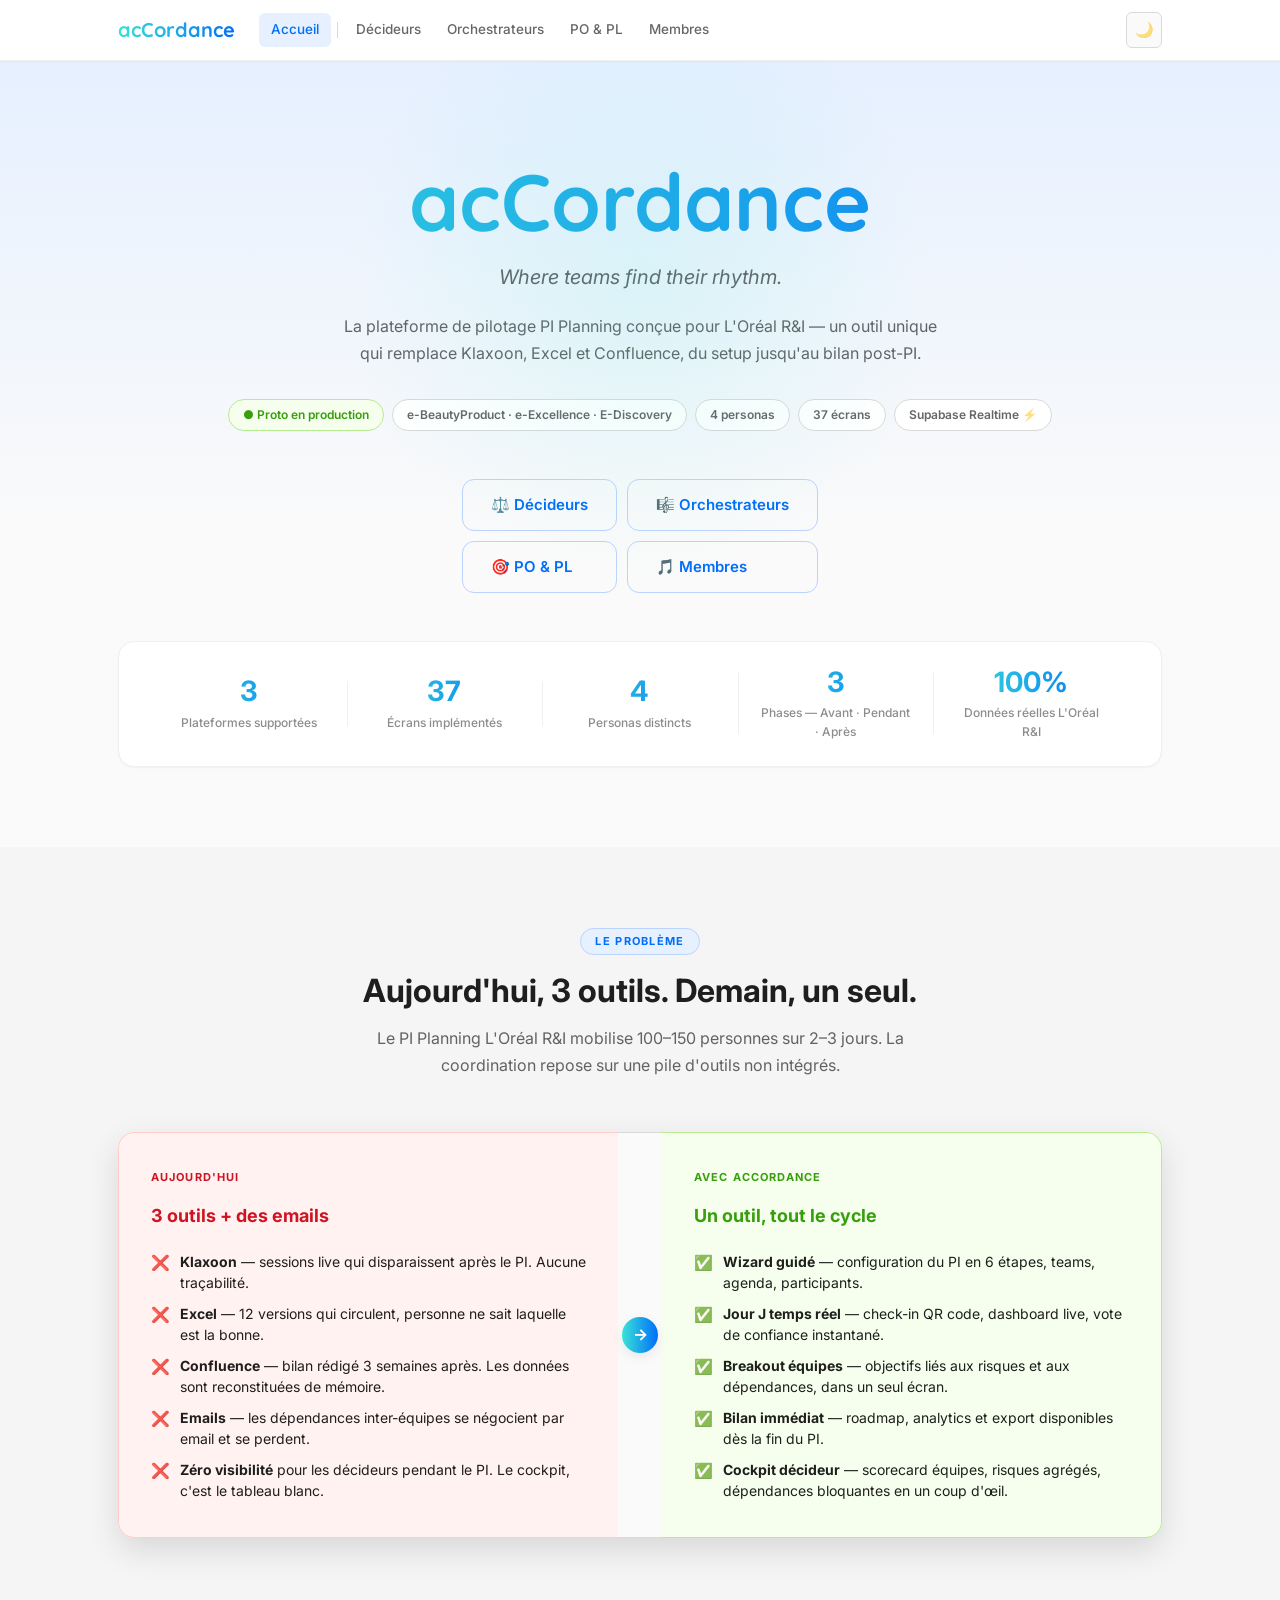
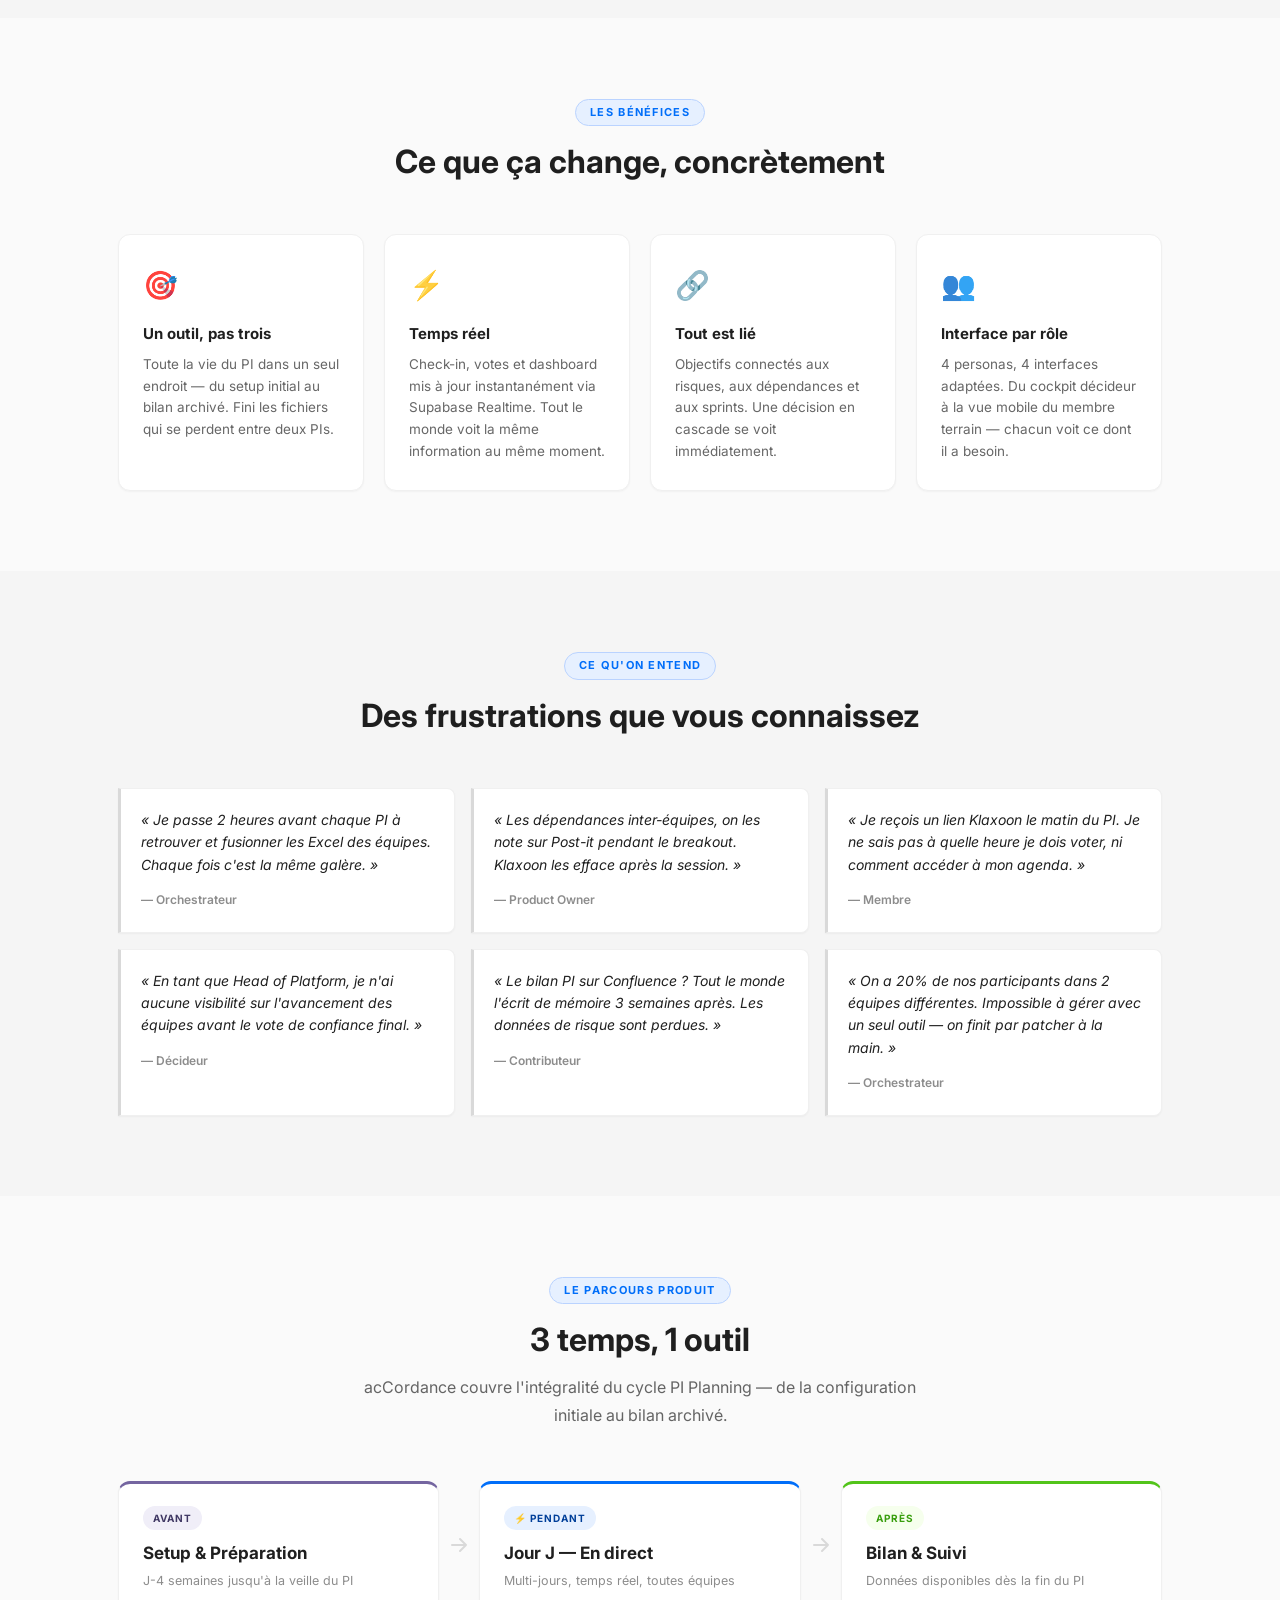
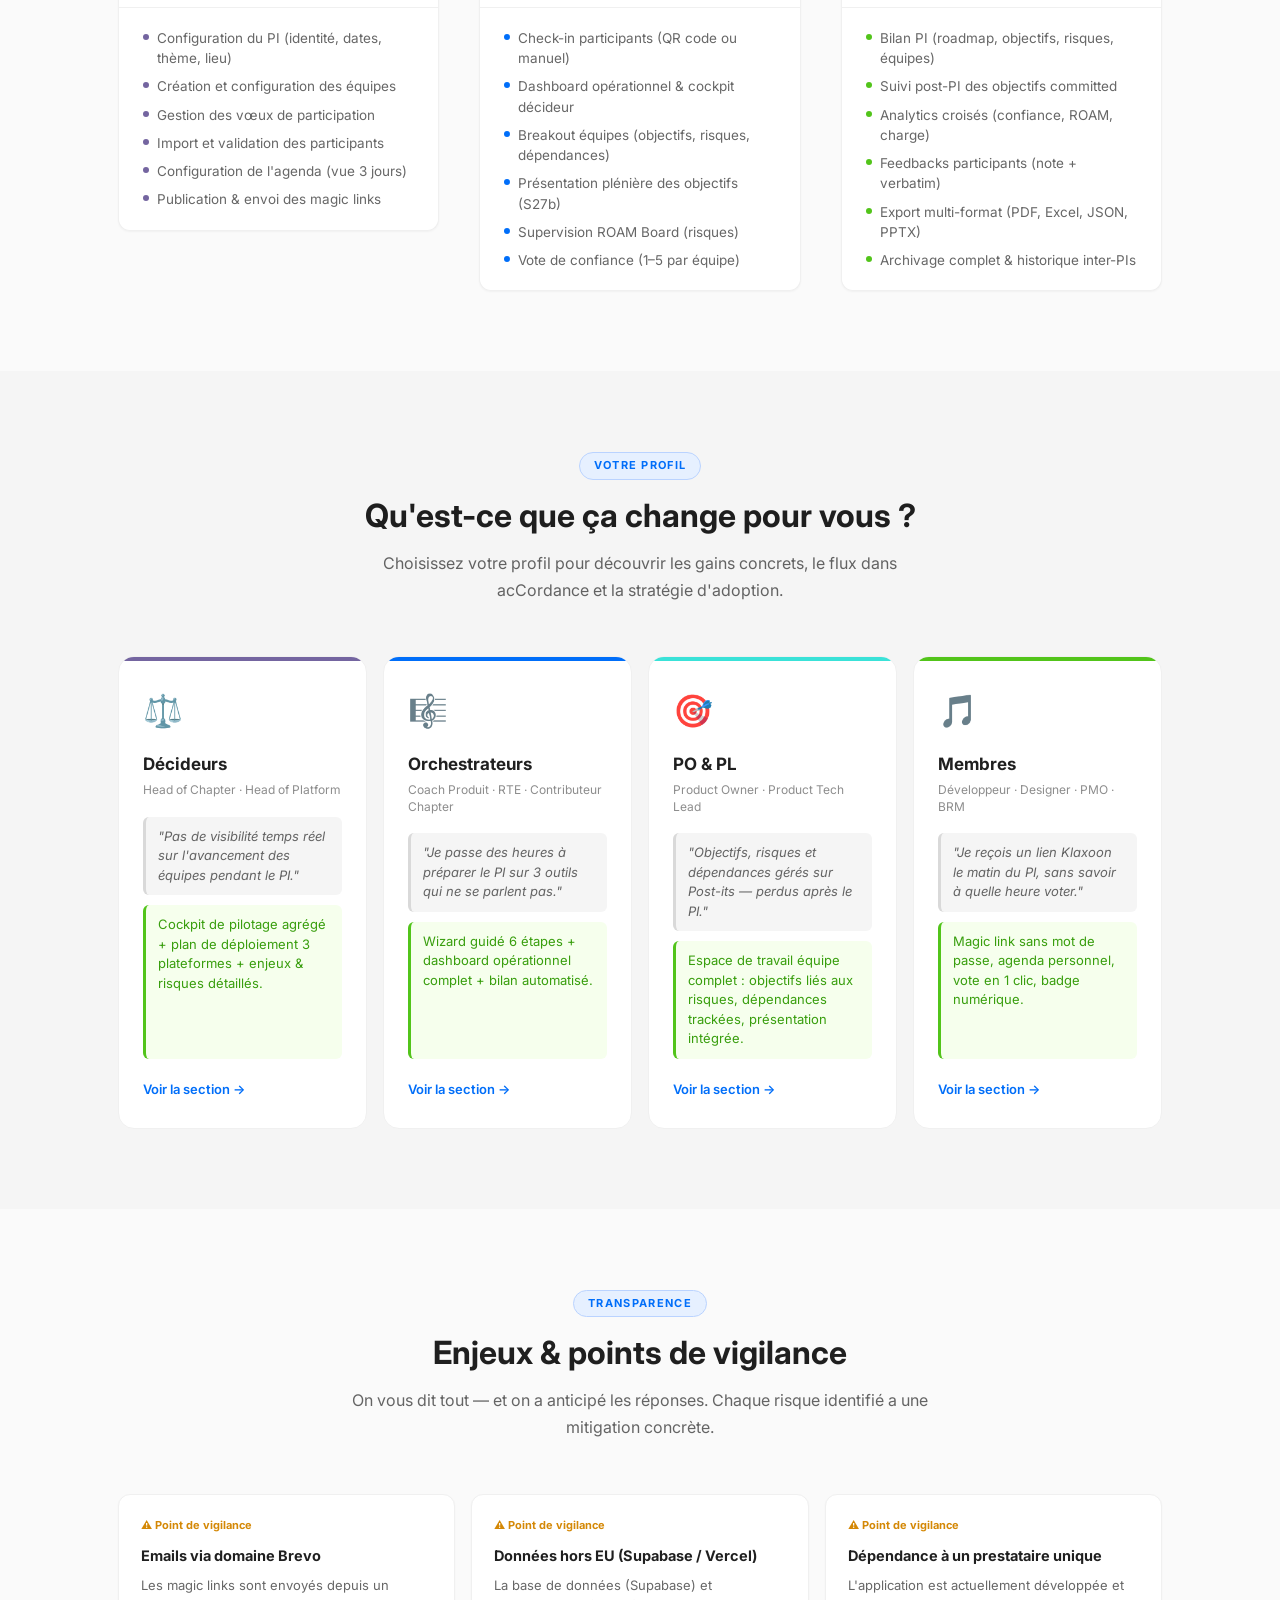
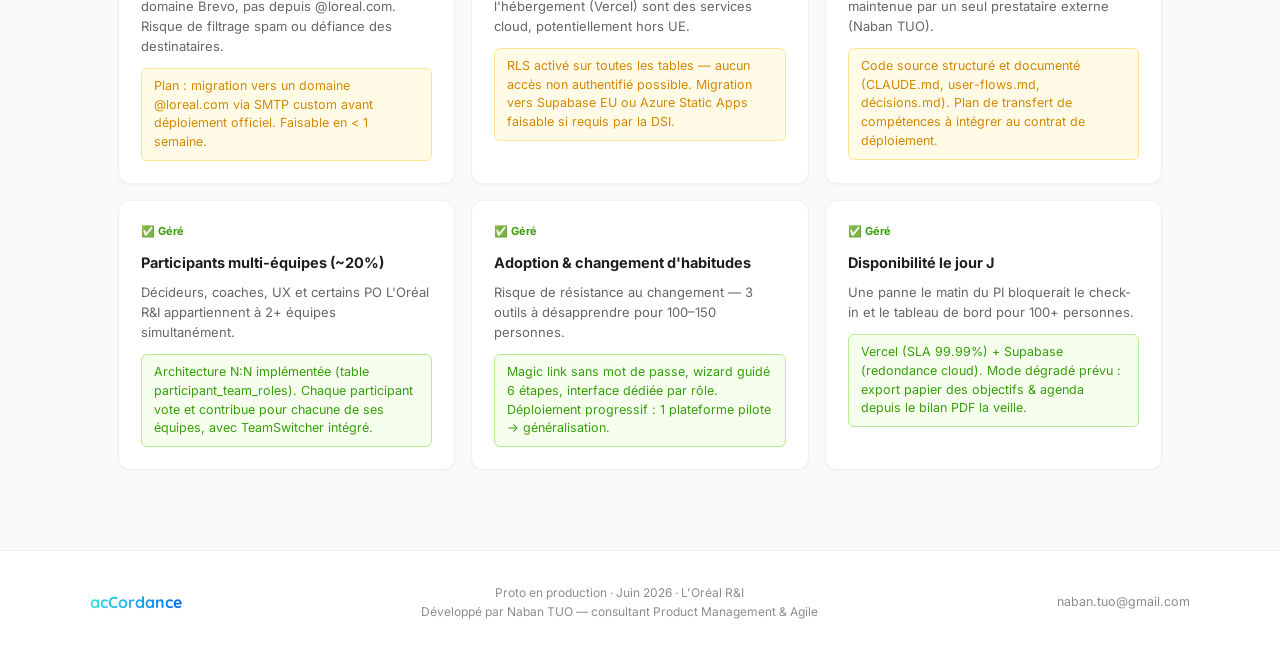
==== commit b5952d5b: "fix(pitch) — Tech Lead → Product Tech Lead / PL Nav, boutons et persona card mis à jour avec la term" ====
--- a/index.html
+++ b/index.html
@@ -18,7 +18,7 @@
       <div class="nav-divider"></div>
       <a href="decideurs.html">Décideurs</a>
       <a href="orchestrateur.html">Orchestrateurs</a>
-      <a href="po-tech-lead.html">PO &amp; Tech Lead</a>
+      <a href="po-pl.html">PO &amp; PL</a>
       <a href="membre.html">Membres</a>
     </div>
     <div class="nav-actions">
@@ -48,7 +48,7 @@
   <div class="hero-ctas">
     <a href="decideurs.html" class="btn btn-outline btn-lg">⚖️ Décideurs</a>
     <a href="orchestrateur.html" class="btn btn-outline btn-lg">🎼 Orchestrateurs</a>
-    <a href="po-tech-lead.html" class="btn btn-outline btn-lg">🎯 PO &amp; Tech Lead</a>
+    <a href="po-pl.html" class="btn btn-outline btn-lg">🎯 PO &amp; PL</a>
     <a href="membre.html" class="btn btn-outline btn-lg">🎵 Membres</a>
   </div>
 
@@ -300,10 +300,10 @@
         <div class="persona-cta">Voir la section →</div>
       </a>
 
-      <a href="po-tech-lead.html" class="persona-card persona-po">
+      <a href="po-pl.html" class="persona-card persona-po">
         <div class="persona-icon">🎯</div>
-        <div class="persona-name">PO &amp; Tech Lead</div>
-        <div class="persona-roles">Product Owner · Product Lead · Tech Lead</div>
+        <div class="persona-name">PO &amp; PL</div>
+        <div class="persona-roles">Product Owner · Product Tech Lead</div>
         <div class="persona-pain">"Objectifs, risques et dépendances gérés sur Post-its — perdus après le PI."</div>
         <div class="persona-gain">Espace de travail équipe complet : objectifs liés aux risques, dépendances trackées, présentation intégrée.</div>
         <div class="persona-cta">Voir la section →</div>
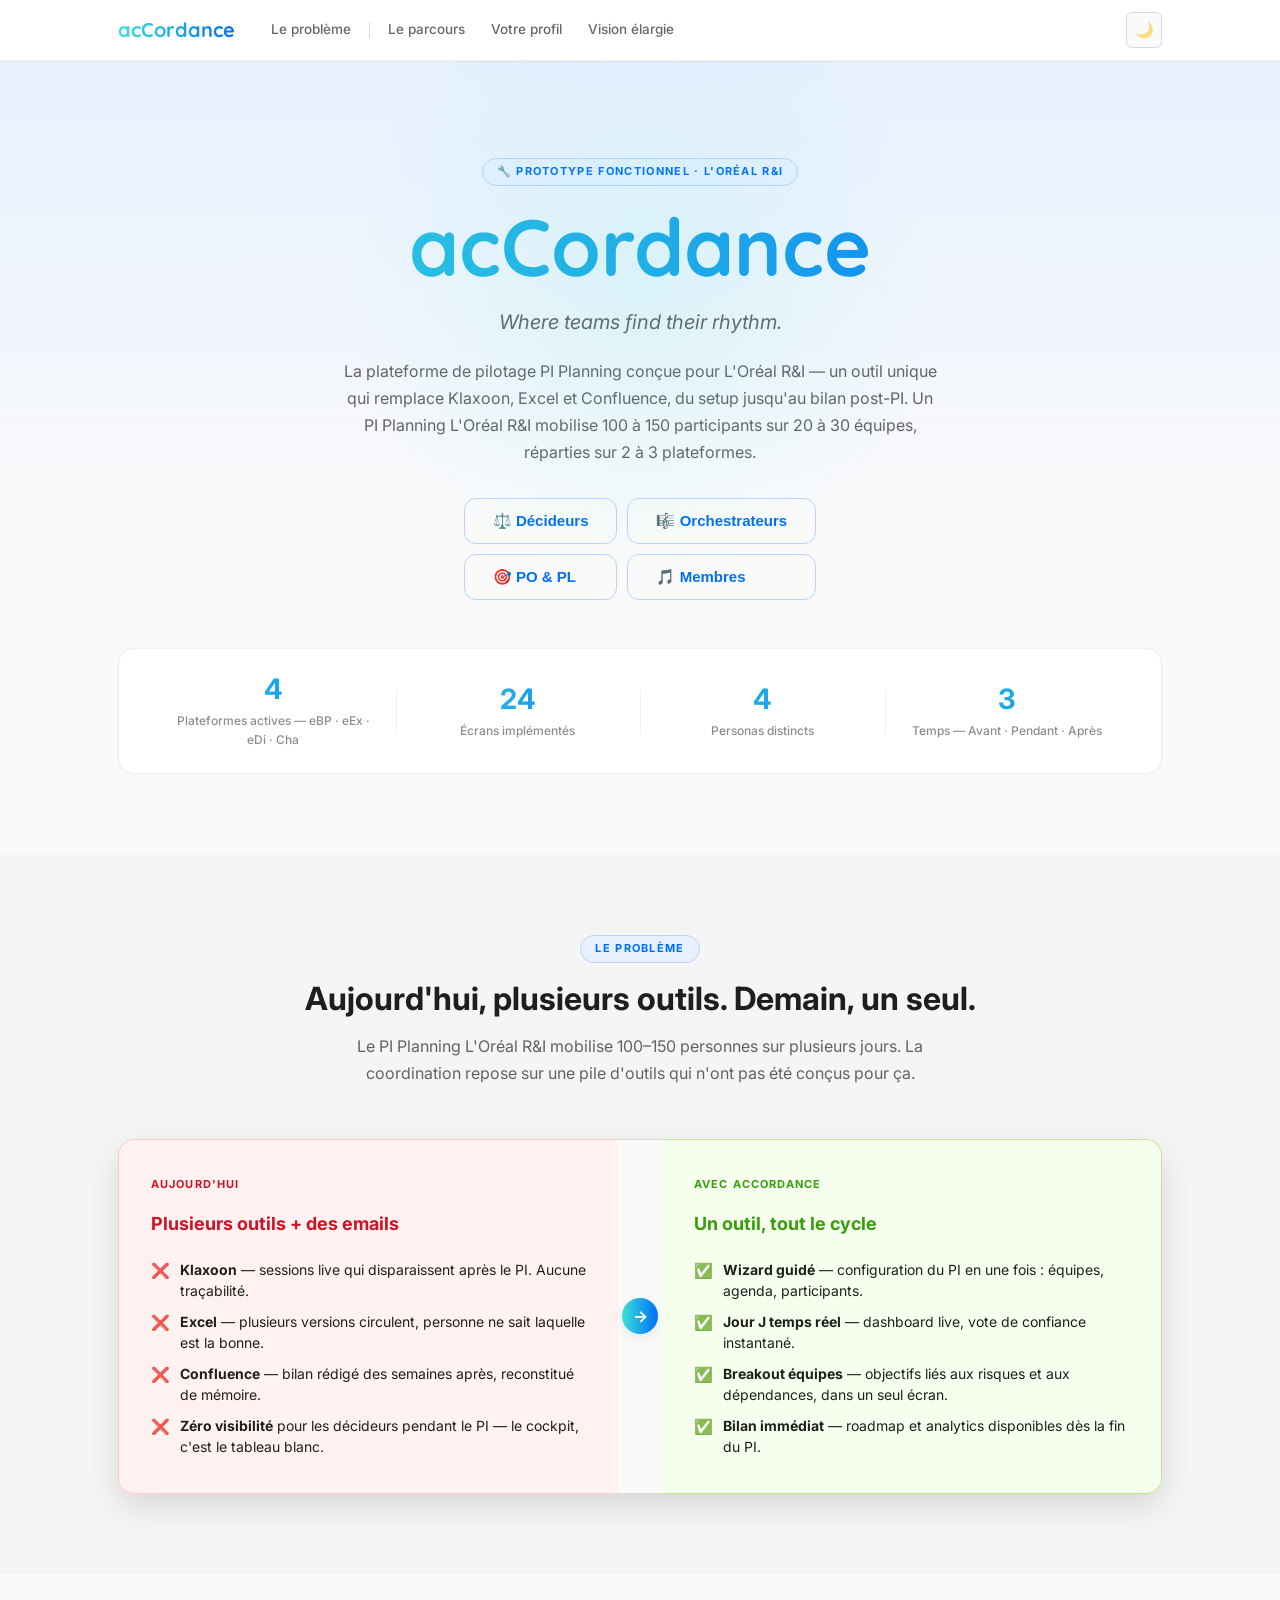
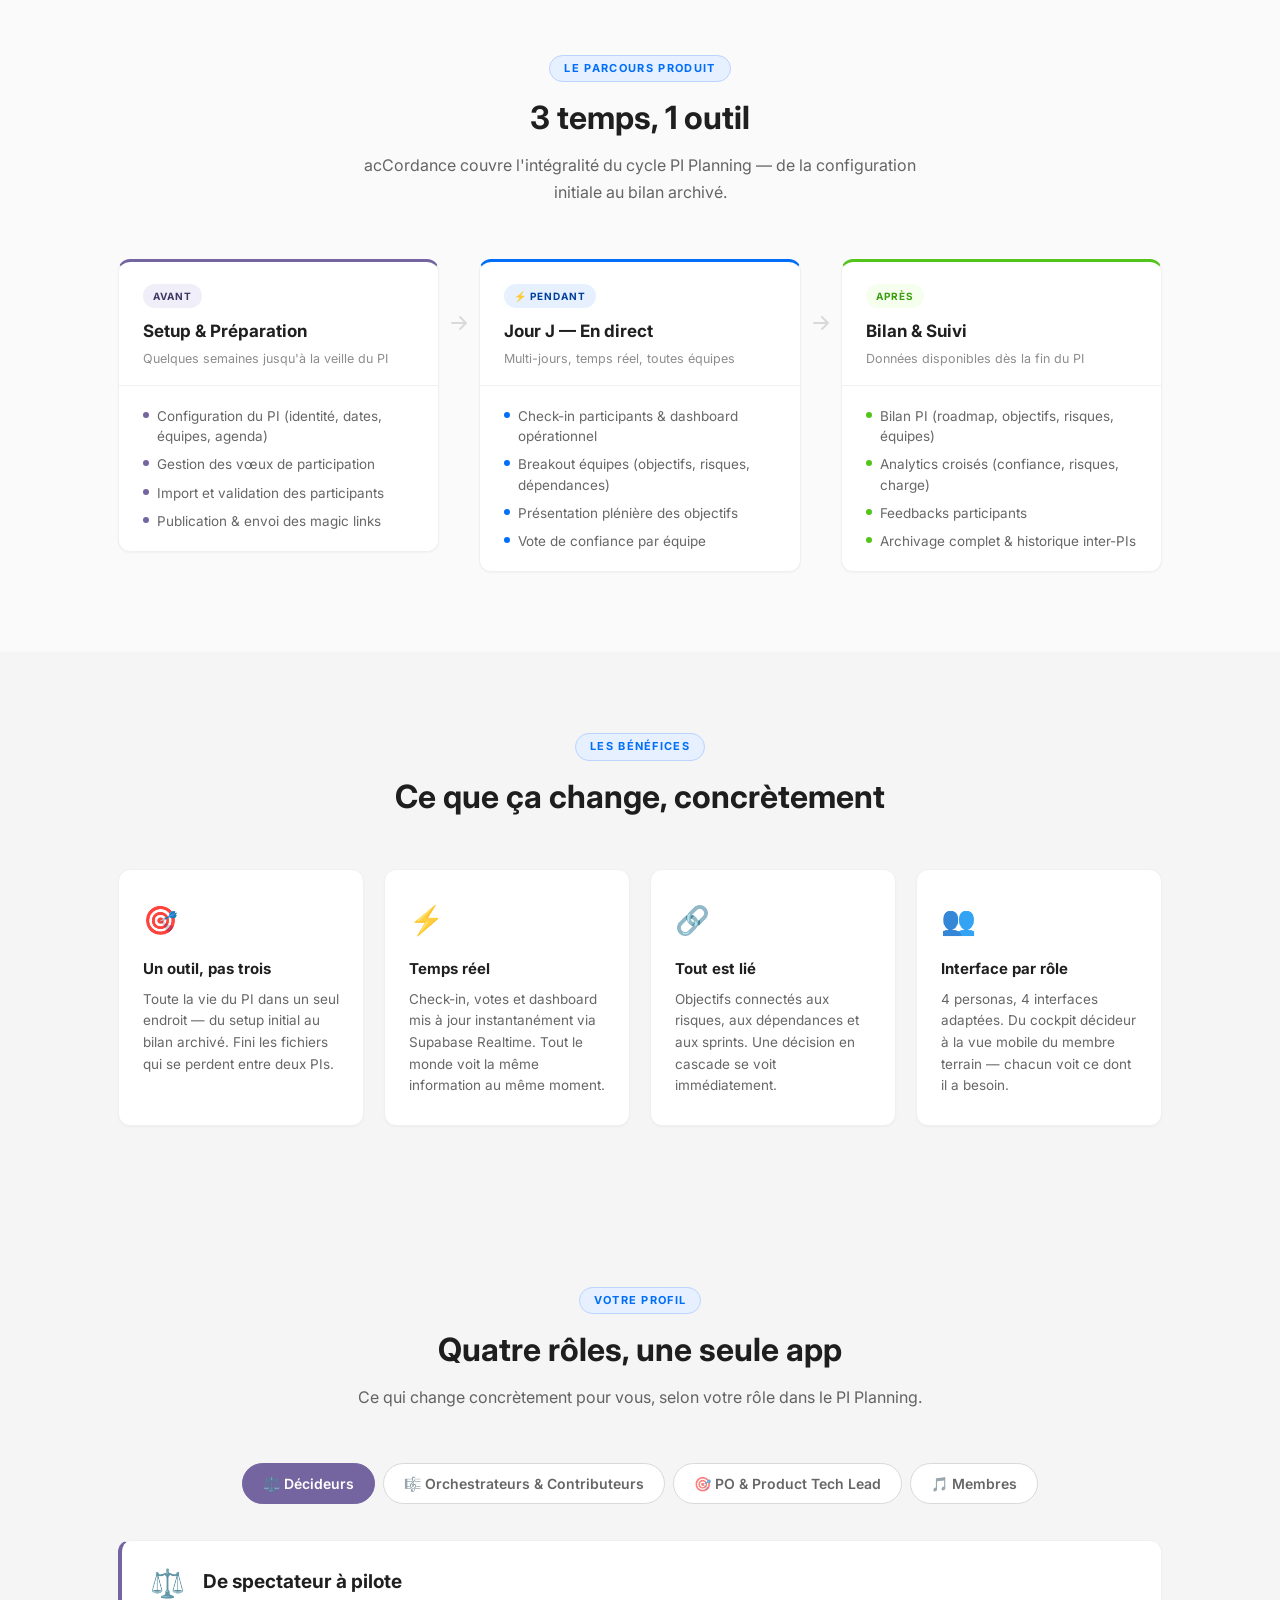
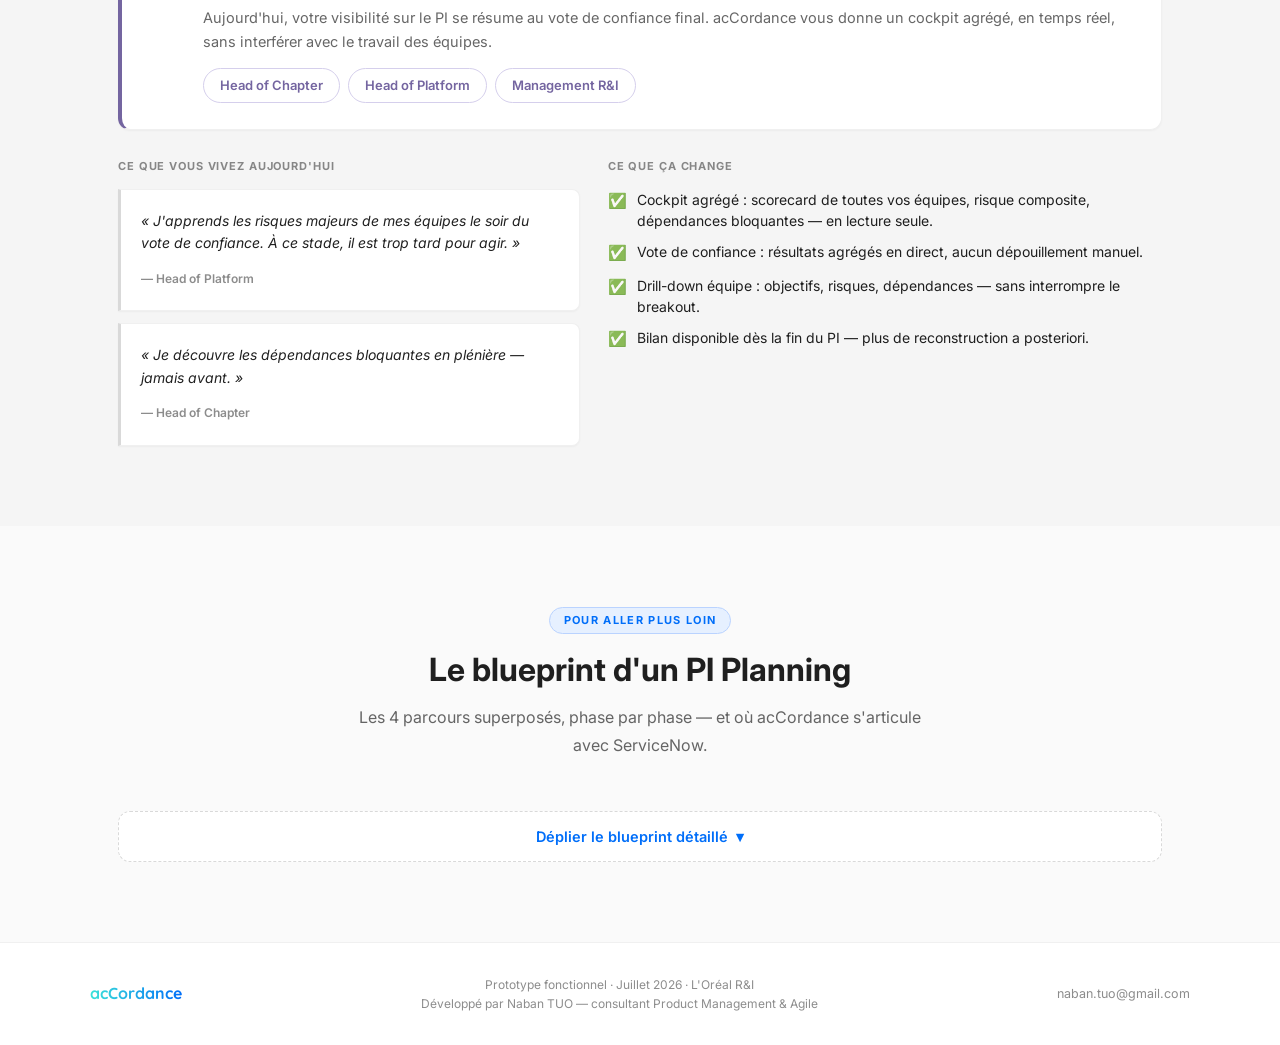
==== commit 176a6861: "refactor(pitch) — refonte en page unique zéro-ask (onglets persona + blueprint) Les 4 pages séparées" ====
--- a/index.html
+++ b/index.html
@@ -7,19 +7,18 @@
   <link rel="stylesheet" href="tokens.css" />
   <link rel="stylesheet" href="style.css" />
 </head>
-<body>
+<body id="top">
 
 <!-- ══ NAV ══════════════════════════════════════════════════ -->
 <nav class="site-nav">
   <div class="nav-inner">
-    <a href="index.html" class="nav-brand">acCordance</a>
+    <a href="#top" class="nav-brand">acCordance</a>
     <div class="nav-links">
-      <a href="index.html" class="active">Accueil</a>
+      <a href="#probleme">Le problème</a>
       <div class="nav-divider"></div>
-      <a href="decideurs.html">Décideurs</a>
-      <a href="orchestrateur.html">Orchestrateurs</a>
-      <a href="po-pl.html">PO &amp; PL</a>
-      <a href="membre.html">Membres</a>
+      <a href="#parcours">Le parcours</a>
+      <a href="#personas">Votre profil</a>
+      <a href="#blueprint">Vision élargie</a>
     </div>
     <div class="nav-actions">
       <button class="btn-theme" id="themeToggle" title="Basculer le thème" aria-label="Basculer thème clair/sombre">🌙</button>
@@ -29,38 +28,30 @@
 
 <!-- ══ HERO ══════════════════════════════════════════════════ -->
 <section class="hero">
+  <span class="section-eyebrow">🔧 Prototype fonctionnel · L'Oréal R&amp;I</span>
   <div class="hero-brand">acCordance</div>
   <p class="hero-tagline">Where teams find their rhythm.</p>
   <p class="hero-desc">
-    La plateforme de pilotage PI Planning conçue pour L'Oréal R&amp;I —
-    un outil unique qui remplace Klaxoon, Excel et Confluence,
-    du setup jusqu'au bilan post-PI.
+    La plateforme de pilotage PI Planning conçue pour L'Oréal R&amp;I — un outil unique qui remplace
+    Klaxoon, Excel et Confluence, du setup jusqu'au bilan post-PI. Un PI Planning L'Oréal R&amp;I
+    mobilise 100 à 150 participants sur 20 à 30 équipes, réparties sur 2 à 3 plateformes.
   </p>
 
-  <div class="hero-badges">
-    <span class="hero-badge live">● Proto en production</span>
-    <span class="hero-badge">e-BeautyProduct · e-Excellence · E-Discovery</span>
-    <span class="hero-badge">4 personas</span>
-    <span class="hero-badge">37 écrans</span>
-    <span class="hero-badge">Supabase Realtime ⚡</span>
-  </div>
-
   <div class="hero-ctas">
-    <a href="decideurs.html" class="btn btn-outline btn-lg">⚖️ Décideurs</a>
-    <a href="orchestrateur.html" class="btn btn-outline btn-lg">🎼 Orchestrateurs</a>
-    <a href="po-pl.html" class="btn btn-outline btn-lg">🎯 PO &amp; PL</a>
-    <a href="membre.html" class="btn btn-outline btn-lg">🎵 Membres</a>
-  </div>
-
-  <!-- Métriques clés -->
+    <button class="btn btn-outline btn-lg" data-jump-tab="decideur">⚖️ Décideurs</button>
+    <button class="btn btn-outline btn-lg" data-jump-tab="orchestrateur">🎼 Orchestrateurs</button>
+    <button class="btn btn-outline btn-lg" data-jump-tab="popl">🎯 PO &amp; PL</button>
+    <button class="btn btn-outline btn-lg" data-jump-tab="membre">🎵 Membres</button>
+  </div>
+
   <div class="container">
     <div class="status-bar">
       <div class="status-item">
-        <div class="status-value">3</div>
-        <div class="status-label">Plateformes supportées</div>
+        <div class="status-value">4</div>
+        <div class="status-label">Plateformes actives — eBP · eEx · eDi · Cha</div>
       </div>
       <div class="status-item">
-        <div class="status-value">37</div>
+        <div class="status-value">24</div>
         <div class="status-label">Écrans implémentés</div>
       </div>
       <div class="status-item">
@@ -69,35 +60,30 @@
       </div>
       <div class="status-item">
         <div class="status-value">3</div>
-        <div class="status-label">Phases — Avant · Pendant · Après</div>
-      </div>
-      <div class="status-item">
-        <div class="status-value">100%</div>
-        <div class="status-label">Données réelles L'Oréal R&amp;I</div>
-      </div>
-    </div>
-  </div>
-</section>
-
-<!-- ══ AVANT / APRÈS ═════════════════════════════════════════ -->
-<section class="section section--alt">
+        <div class="status-label">Temps — Avant · Pendant · Après</div>
+      </div>
+    </div>
+  </div>
+</section>
+
+<!-- ══ LE PROBLÈME ══════════════════════════════════════════ -->
+<section class="section section--alt" id="probleme">
   <div class="container">
     <div class="section-header">
       <span class="section-eyebrow">Le problème</span>
-      <h2 class="section-title">Aujourd'hui, 3 outils. Demain, un seul.</h2>
-      <p class="section-desc">Le PI Planning L'Oréal R&amp;I mobilise 100–150 personnes sur 2–3 jours. La coordination repose sur une pile d'outils non intégrés.</p>
+      <h2 class="section-title">Aujourd'hui, plusieurs outils. Demain, un seul.</h2>
+      <p class="section-desc">Le PI Planning L'Oréal R&amp;I mobilise 100–150 personnes sur plusieurs jours. La coordination repose sur une pile d'outils qui n'ont pas été conçus pour ça.</p>
     </div>
 
     <div class="before-after">
       <div class="before-col">
         <div class="ba-label">Aujourd'hui</div>
-        <h3>3 outils + des emails</h3>
+        <h3>Plusieurs outils + des emails</h3>
         <div class="ba-items">
           <div class="ba-item"><span class="ba-icon">❌</span><span><strong>Klaxoon</strong> — sessions live qui disparaissent après le PI. Aucune traçabilité.</span></div>
-          <div class="ba-item"><span class="ba-icon">❌</span><span><strong>Excel</strong> — 12 versions qui circulent, personne ne sait laquelle est la bonne.</span></div>
-          <div class="ba-item"><span class="ba-icon">❌</span><span><strong>Confluence</strong> — bilan rédigé 3 semaines après. Les données sont reconstituées de mémoire.</span></div>
-          <div class="ba-item"><span class="ba-icon">❌</span><span><strong>Emails</strong> — les dépendances inter-équipes se négocient par email et se perdent.</span></div>
-          <div class="ba-item"><span class="ba-icon">❌</span><span><strong>Zéro visibilité</strong> pour les décideurs pendant le PI. Le cockpit, c'est le tableau blanc.</span></div>
+          <div class="ba-item"><span class="ba-icon">❌</span><span><strong>Excel</strong> — plusieurs versions circulent, personne ne sait laquelle est la bonne.</span></div>
+          <div class="ba-item"><span class="ba-icon">❌</span><span><strong>Confluence</strong> — bilan rédigé des semaines après, reconstitué de mémoire.</span></div>
+          <div class="ba-item"><span class="ba-icon">❌</span><span><strong>Zéro visibilité</strong> pour les décideurs pendant le PI — le cockpit, c'est le tableau blanc.</span></div>
         </div>
       </div>
 
@@ -109,89 +95,18 @@
         <div class="ba-label">Avec acCordance</div>
         <h3>Un outil, tout le cycle</h3>
         <div class="ba-items">
-          <div class="ba-item"><span class="ba-icon">✅</span><span><strong>Wizard guidé</strong> — configuration du PI en 6 étapes, teams, agenda, participants.</span></div>
-          <div class="ba-item"><span class="ba-icon">✅</span><span><strong>Jour J temps réel</strong> — check-in QR code, dashboard live, vote de confiance instantané.</span></div>
+          <div class="ba-item"><span class="ba-icon">✅</span><span><strong>Wizard guidé</strong> — configuration du PI en une fois : équipes, agenda, participants.</span></div>
+          <div class="ba-item"><span class="ba-icon">✅</span><span><strong>Jour J temps réel</strong> — dashboard live, vote de confiance instantané.</span></div>
           <div class="ba-item"><span class="ba-icon">✅</span><span><strong>Breakout équipes</strong> — objectifs liés aux risques et aux dépendances, dans un seul écran.</span></div>
-          <div class="ba-item"><span class="ba-icon">✅</span><span><strong>Bilan immédiat</strong> — roadmap, analytics et export disponibles dès la fin du PI.</span></div>
-          <div class="ba-item"><span class="ba-icon">✅</span><span><strong>Cockpit décideur</strong> — scorecard équipes, risques agrégés, dépendances bloquantes en un coup d'œil.</span></div>
-        </div>
-      </div>
-    </div>
-  </div>
-</section>
-
-<!-- ══ GAINS ══════════════════════════════════════════════════ -->
-<section class="section">
-  <div class="container">
-    <div class="section-header">
-      <span class="section-eyebrow">Les bénéfices</span>
-      <h2 class="section-title">Ce que ça change, concrètement</h2>
-    </div>
-
-    <div class="gains-grid">
-      <div class="gain-card">
-        <div class="gain-icon">🎯</div>
-        <h3>Un outil, pas trois</h3>
-        <p>Toute la vie du PI dans un seul endroit — du setup initial au bilan archivé. Fini les fichiers qui se perdent entre deux PIs.</p>
-      </div>
-      <div class="gain-card">
-        <div class="gain-icon">⚡</div>
-        <h3>Temps réel</h3>
-        <p>Check-in, votes et dashboard mis à jour instantanément via Supabase Realtime. Tout le monde voit la même information au même moment.</p>
-      </div>
-      <div class="gain-card">
-        <div class="gain-icon">🔗</div>
-        <h3>Tout est lié</h3>
-        <p>Objectifs connectés aux risques, aux dépendances et aux sprints. Une décision en cascade se voit immédiatement.</p>
-      </div>
-      <div class="gain-card">
-        <div class="gain-icon">👥</div>
-        <h3>Interface par rôle</h3>
-        <p>4 personas, 4 interfaces adaptées. Du cockpit décideur à la vue mobile du membre terrain — chacun voit ce dont il a besoin.</p>
-      </div>
-    </div>
-  </div>
-</section>
-
-<!-- ══ PAIN POINTS — VERBATIMS ════════════════════════════════ -->
-<section class="section section--alt">
-  <div class="container">
-    <div class="section-header">
-      <span class="section-eyebrow">Ce qu'on entend</span>
-      <h2 class="section-title">Des frustrations que vous connaissez</h2>
-    </div>
-
-    <div class="pain-grid">
-      <div class="pain-quote">
-        <q>Je passe 2 heures avant chaque PI à retrouver et fusionner les Excel des équipes. Chaque fois c'est la même galère.</q>
-        <cite>— Orchestrateur</cite>
-      </div>
-      <div class="pain-quote">
-        <q>Les dépendances inter-équipes, on les note sur Post-it pendant le breakout. Klaxoon les efface après la session.</q>
-        <cite>— Product Owner</cite>
-      </div>
-      <div class="pain-quote">
-        <q>Je reçois un lien Klaxoon le matin du PI. Je ne sais pas à quelle heure je dois voter, ni comment accéder à mon agenda.</q>
-        <cite>— Membre</cite>
-      </div>
-      <div class="pain-quote">
-        <q>En tant que Head of Platform, je n'ai aucune visibilité sur l'avancement des équipes avant le vote de confiance final.</q>
-        <cite>— Décideur</cite>
-      </div>
-      <div class="pain-quote">
-        <q>Le bilan PI sur Confluence ? Tout le monde l'écrit de mémoire 3 semaines après. Les données de risque sont perdues.</q>
-        <cite>— Contributeur</cite>
-      </div>
-      <div class="pain-quote">
-        <q>On a 20% de nos participants dans 2 équipes différentes. Impossible à gérer avec un seul outil — on finit par patcher à la main.</q>
-        <cite>— Orchestrateur</cite>
-      </div>
-    </div>
-  </div>
-</section>
-
-<!-- ══ LES 3 TEMPS ════════════════════════════════════════════ -->
-<section class="section">
+          <div class="ba-item"><span class="ba-icon">✅</span><span><strong>Bilan immédiat</strong> — roadmap et analytics disponibles dès la fin du PI.</span></div>
+        </div>
+      </div>
+    </div>
+  </div>
+</section>
+
+<!-- ══ LE PARCOURS — 3 TEMPS ═══════════════════════════════════ -->
+<section class="section" id="parcours">
   <div class="container">
     <div class="section-header">
       <span class="section-eyebrow">Le parcours produit</span>
@@ -205,15 +120,13 @@
         <div class="phase-header">
           <div class="phase-tag">AVANT</div>
           <div class="phase-title">Setup &amp; Préparation</div>
-          <div class="phase-subtitle">J-4 semaines jusqu'à la veille du PI</div>
+          <div class="phase-subtitle">Quelques semaines jusqu'à la veille du PI</div>
         </div>
         <div class="phase-body">
           <div class="phase-items">
-            <div class="phase-item"><div class="phase-item-dot"></div><span>Configuration du PI (identité, dates, thème, lieu)</span></div>
-            <div class="phase-item"><div class="phase-item-dot"></div><span>Création et configuration des équipes</span></div>
+            <div class="phase-item"><div class="phase-item-dot"></div><span>Configuration du PI (identité, dates, équipes, agenda)</span></div>
             <div class="phase-item"><div class="phase-item-dot"></div><span>Gestion des vœux de participation</span></div>
             <div class="phase-item"><div class="phase-item-dot"></div><span>Import et validation des participants</span></div>
-            <div class="phase-item"><div class="phase-item-dot"></div><span>Configuration de l'agenda (vue 3 jours)</span></div>
             <div class="phase-item"><div class="phase-item-dot"></div><span>Publication &amp; envoi des magic links</span></div>
           </div>
         </div>
@@ -234,12 +147,10 @@
         </div>
         <div class="phase-body">
           <div class="phase-items">
-            <div class="phase-item"><div class="phase-item-dot"></div><span>Check-in participants (QR code ou manuel)</span></div>
-            <div class="phase-item"><div class="phase-item-dot"></div><span>Dashboard opérationnel &amp; cockpit décideur</span></div>
+            <div class="phase-item"><div class="phase-item-dot"></div><span>Check-in participants &amp; dashboard opérationnel</span></div>
             <div class="phase-item"><div class="phase-item-dot"></div><span>Breakout équipes (objectifs, risques, dépendances)</span></div>
-            <div class="phase-item"><div class="phase-item-dot"></div><span>Présentation plénière des objectifs (S27b)</span></div>
-            <div class="phase-item"><div class="phase-item-dot"></div><span>Supervision ROAM Board (risques)</span></div>
-            <div class="phase-item"><div class="phase-item-dot"></div><span>Vote de confiance (1–5 par équipe)</span></div>
+            <div class="phase-item"><div class="phase-item-dot"></div><span>Présentation plénière des objectifs</span></div>
+            <div class="phase-item"><div class="phase-item-dot"></div><span>Vote de confiance par équipe</span></div>
           </div>
         </div>
       </div>
@@ -260,10 +171,8 @@
         <div class="phase-body">
           <div class="phase-items">
             <div class="phase-item"><div class="phase-item-dot"></div><span>Bilan PI (roadmap, objectifs, risques, équipes)</span></div>
-            <div class="phase-item"><div class="phase-item-dot"></div><span>Suivi post-PI des objectifs committed</span></div>
-            <div class="phase-item"><div class="phase-item-dot"></div><span>Analytics croisés (confiance, ROAM, charge)</span></div>
-            <div class="phase-item"><div class="phase-item-dot"></div><span>Feedbacks participants (note + verbatim)</span></div>
-            <div class="phase-item"><div class="phase-item-dot"></div><span>Export multi-format (PDF, Excel, JSON, PPTX)</span></div>
+            <div class="phase-item"><div class="phase-item-dot"></div><span>Analytics croisés (confiance, risques, charge)</span></div>
+            <div class="phase-item"><div class="phase-item-dot"></div><span>Feedbacks participants</span></div>
             <div class="phase-item"><div class="phase-item-dot"></div><span>Archivage complet &amp; historique inter-PIs</span></div>
           </div>
         </div>
@@ -272,105 +181,246 @@
   </div>
 </section>
 
-<!-- ══ PERSONAS ═══════════════════════════════════════════════ -->
+<!-- ══ GAINS ══════════════════════════════════════════════════ -->
 <section class="section section--alt">
+  <div class="container">
+    <div class="section-header">
+      <span class="section-eyebrow">Les bénéfices</span>
+      <h2 class="section-title">Ce que ça change, concrètement</h2>
+    </div>
+
+    <div class="gains-grid">
+      <div class="gain-card">
+        <div class="gain-icon">🎯</div>
+        <h3>Un outil, pas trois</h3>
+        <p>Toute la vie du PI dans un seul endroit — du setup initial au bilan archivé. Fini les fichiers qui se perdent entre deux PIs.</p>
+      </div>
+      <div class="gain-card">
+        <div class="gain-icon">⚡</div>
+        <h3>Temps réel</h3>
+        <p>Check-in, votes et dashboard mis à jour instantanément via Supabase Realtime. Tout le monde voit la même information au même moment.</p>
+      </div>
+      <div class="gain-card">
+        <div class="gain-icon">🔗</div>
+        <h3>Tout est lié</h3>
+        <p>Objectifs connectés aux risques, aux dépendances et aux sprints. Une décision en cascade se voit immédiatement.</p>
+      </div>
+      <div class="gain-card">
+        <div class="gain-icon">👥</div>
+        <h3>Interface par rôle</h3>
+        <p>4 personas, 4 interfaces adaptées. Du cockpit décideur à la vue mobile du membre terrain — chacun voit ce dont il a besoin.</p>
+      </div>
+    </div>
+  </div>
+</section>
+
+<!-- ══ VOTRE PROFIL — ONGLETS PERSONA ═══════════════════════════ -->
+<section class="section section--alt" id="personas">
   <div class="container">
     <div class="section-header">
       <span class="section-eyebrow">Votre profil</span>
-      <h2 class="section-title">Qu'est-ce que ça change pour vous ?</h2>
-      <p class="section-desc">Choisissez votre profil pour découvrir les gains concrets, le flux dans acCordance et la stratégie d'adoption.</p>
-    </div>
-
-    <div class="persona-grid">
-      <a href="decideurs.html" class="persona-card persona-decideur">
-        <div class="persona-icon">⚖️</div>
-        <div class="persona-name">Décideurs</div>
-        <div class="persona-roles">Head of Chapter · Head of Platform</div>
-        <div class="persona-pain">"Pas de visibilité temps réel sur l'avancement des équipes pendant le PI."</div>
-        <div class="persona-gain">Cockpit de pilotage agrégé + plan de déploiement 3 plateformes + enjeux &amp; risques détaillés.</div>
-        <div class="persona-cta">Voir la section →</div>
-      </a>
-
-      <a href="orchestrateur.html" class="persona-card persona-orchestrateur">
-        <div class="persona-icon">🎼</div>
-        <div class="persona-name">Orchestrateurs</div>
-        <div class="persona-roles">Coach Produit · RTE · Contributeur Chapter</div>
-        <div class="persona-pain">"Je passe des heures à préparer le PI sur 3 outils qui ne se parlent pas."</div>
-        <div class="persona-gain">Wizard guidé 6 étapes + dashboard opérationnel complet + bilan automatisé.</div>
-        <div class="persona-cta">Voir la section →</div>
-      </a>
-
-      <a href="po-pl.html" class="persona-card persona-po">
-        <div class="persona-icon">🎯</div>
-        <div class="persona-name">PO &amp; PL</div>
-        <div class="persona-roles">Product Owner · Product Tech Lead</div>
-        <div class="persona-pain">"Objectifs, risques et dépendances gérés sur Post-its — perdus après le PI."</div>
-        <div class="persona-gain">Espace de travail équipe complet : objectifs liés aux risques, dépendances trackées, présentation intégrée.</div>
-        <div class="persona-cta">Voir la section →</div>
-      </a>
-
-      <a href="membre.html" class="persona-card persona-membre">
-        <div class="persona-icon">🎵</div>
-        <div class="persona-name">Membres</div>
-        <div class="persona-roles">Développeur · Designer · PMO · BRM</div>
-        <div class="persona-pain">"Je reçois un lien Klaxoon le matin du PI, sans savoir à quelle heure voter."</div>
-        <div class="persona-gain">Magic link sans mot de passe, agenda personnel, vote en 1 clic, badge numérique.</div>
-        <div class="persona-cta">Voir la section →</div>
-      </a>
-    </div>
-  </div>
-</section>
-
-<!-- ══ ENJEUX & RISQUES ════════════════════════════════════════ -->
-<section class="section">
+      <h2 class="section-title">Quatre rôles, une seule app</h2>
+      <p class="section-desc">Ce qui change concrètement pour vous, selon votre rôle dans le PI Planning.</p>
+    </div>
+
+    <div class="tab-nav" role="tablist">
+      <button class="tab-btn active" data-tab="decideur" role="tab" aria-selected="true">⚖️ Décideurs</button>
+      <button class="tab-btn" data-tab="orchestrateur" role="tab" aria-selected="false">🎼 Orchestrateurs &amp; Contributeurs</button>
+      <button class="tab-btn" data-tab="popl" role="tab" aria-selected="false">🎯 PO &amp; Product Tech Lead</button>
+      <button class="tab-btn" data-tab="membre" role="tab" aria-selected="false">🎵 Membres</button>
+    </div>
+
+    <div class="tab-panels">
+
+      <!-- ── DÉCIDEUR ────────────────────────────────────────── -->
+      <div class="tab-panel active panel-decideur" id="panel-decideur">
+        <div class="panel-head">
+          <div class="panel-head-icon">⚖️</div>
+          <div class="panel-head-body">
+            <h3>De spectateur à pilote</h3>
+            <p>Aujourd'hui, votre visibilité sur le PI se résume au vote de confiance final. acCordance vous donne un cockpit agrégé, en temps réel, sans interférer avec le travail des équipes.</p>
+            <div class="panel-head-roles">
+              <span class="role-chip">Head of Chapter</span>
+              <span class="role-chip">Head of Platform</span>
+              <span class="role-chip">Management R&amp;I</span>
+            </div>
+          </div>
+        </div>
+        <div class="panel-cols">
+          <div>
+            <div class="panel-col-label">Ce que vous vivez aujourd'hui</div>
+            <div class="panel-quotes">
+              <div class="pain-quote"><q>J'apprends les risques majeurs de mes équipes le soir du vote de confiance. À ce stade, il est trop tard pour agir.</q><cite>— Head of Platform</cite></div>
+              <div class="pain-quote"><q>Je découvre les dépendances bloquantes en plénière — jamais avant.</q><cite>— Head of Chapter</cite></div>
+            </div>
+          </div>
+          <div>
+            <div class="panel-col-label">Ce que ça change</div>
+            <div class="ba-items">
+              <div class="ba-item"><span class="ba-icon">✅</span><span>Cockpit agrégé : scorecard de toutes vos équipes, risque composite, dépendances bloquantes — en lecture seule.</span></div>
+              <div class="ba-item"><span class="ba-icon">✅</span><span>Vote de confiance : résultats agrégés en direct, aucun dépouillement manuel.</span></div>
+              <div class="ba-item"><span class="ba-icon">✅</span><span>Drill-down équipe : objectifs, risques, dépendances — sans interrompre le breakout.</span></div>
+              <div class="ba-item"><span class="ba-icon">✅</span><span>Bilan disponible dès la fin du PI — plus de reconstruction a posteriori.</span></div>
+            </div>
+          </div>
+        </div>
+      </div>
+
+      <!-- ── ORCHESTRATEUR & CONTRIBUTEUR ────────────────────── -->
+      <div class="tab-panel panel-orchestrateur" id="panel-orchestrateur">
+        <div class="panel-head">
+          <div class="panel-head-icon">🎼</div>
+          <div class="panel-head-body">
+            <h3>Un seul cockpit pour tout le PI</h3>
+            <p>Setup, publication, coordination du jour J, vote, bilan — aujourd'hui répartis dans plusieurs outils qui ne se parlent pas. acCordance réunit tout dans un flux continu.</p>
+            <div class="panel-head-roles">
+              <span class="role-chip">Orchestrateur</span>
+              <span class="role-chip">Contributeur</span>
+              <span class="role-chip">Agile Coach</span>
+            </div>
+          </div>
+        </div>
+        <div class="panel-cols">
+          <div>
+            <div class="panel-col-label">Ce que vous vivez aujourd'hui</div>
+            <div class="panel-quotes">
+              <div class="pain-quote"><q>Je configure le PI dans Excel, Confluence, Klaxoon et Teams. À chaque changement de date, je resynchronise les quatre à la main.</q><cite>— Orchestrateur</cite></div>
+              <div class="pain-quote"><q>Pendant le breakout, zéro visibilité sur l'avancement des équipes. Je cours de table en table.</q><cite>— Orchestrateur</cite></div>
+            </div>
+          </div>
+          <div>
+            <div class="panel-col-label">Ce que ça change</div>
+            <div class="ba-items">
+              <div class="ba-item"><span class="ba-icon">✅</span><span>Wizard de configuration guidé (dates, équipes, agenda, plateformes) — sauvegarde automatique.</span></div>
+              <div class="ba-item"><span class="ba-icon">✅</span><span>Publication → magic links envoyés automatiquement, plus d'invitations manuelles une à une.</span></div>
+              <div class="ba-item"><span class="ba-icon">✅</span><span>Dashboard live + supervision des risques et dépendances cross-équipes pendant le PI.</span></div>
+              <div class="ba-item"><span class="ba-icon">✅</span><span>Bilan généré automatiquement en fin de PI — plus de consolidation manuelle équipe par équipe.</span></div>
+            </div>
+          </div>
+        </div>
+      </div>
+
+      <!-- ── PO & PL ──────────────────────────────────────────── -->
+      <div class="tab-panel panel-popl" id="panel-popl">
+        <div class="panel-head">
+          <div class="panel-head-icon">🎯</div>
+          <div class="panel-head-body">
+            <h3>Un espace de travail d'équipe, pas un Excel</h3>
+            <p>Objectifs, risques, dépendances — aujourd'hui dispersés entre Excel, Post-its et emails. acCordance centralise tout dans un seul espace, du breakout à la plénière.</p>
+            <div class="panel-head-roles">
+              <span class="role-chip">Product Owner</span>
+              <span class="role-chip">Product Tech Lead</span>
+            </div>
+          </div>
+        </div>
+        <div class="panel-cols">
+          <div>
+            <div class="panel-col-label">Ce que vous vivez aujourd'hui</div>
+            <div class="panel-quotes">
+              <div class="pain-quote"><q>On gère les objectifs sur Excel, les risques sur Post-it, les dépendances par email. Rien n'est lié.</q><cite>— Product Owner</cite></div>
+              <div class="pain-quote"><q>Je ne sais pas quelles dépendances sont bloquantes pour nous avant la plénière. Trop tard pour renégocier.</q><cite>— Product Tech Lead</cite></div>
+            </div>
+          </div>
+          <div>
+            <div class="panel-col-label">Ce que ça change</div>
+            <div class="ba-items">
+              <div class="ba-item"><span class="ba-icon">✅</span><span>Un espace de travail d'équipe : objectifs, risques, dépendances — tous reliés entre eux.</span></div>
+              <div class="ba-item"><span class="ba-icon">✅</span><span>Import depuis Excel par simple copier-coller.</span></div>
+              <div class="ba-item"><span class="ba-icon">✅</span><span>Présentation plénière générée depuis vos objectifs — sans PowerPoint refait la veille à minuit.</span></div>
+              <div class="ba-item"><span class="ba-icon">✅</span><span>Multi-équipes géré nativement pour les PO qui portent plusieurs équipes.</span></div>
+            </div>
+          </div>
+        </div>
+      </div>
+
+      <!-- ── MEMBRE ───────────────────────────────────────────── -->
+      <div class="tab-panel panel-membre" id="panel-membre">
+        <div class="panel-head">
+          <div class="panel-head-icon">🎵</div>
+          <div class="panel-head-body">
+            <h3>Votre PI en 3 gestes simples</h3>
+            <p>Pas de compte à créer, pas de formation. Un lien dans votre boîte mail, et vous êtes prêt à suivre l'agenda, contribuer et voter.</p>
+            <div class="panel-head-roles">
+              <span class="role-chip">Développeur</span>
+              <span class="role-chip">Designer</span>
+              <span class="role-chip">PMO</span>
+              <span class="role-chip">BRM</span>
+            </div>
+          </div>
+        </div>
+        <div class="panel-cols">
+          <div>
+            <div class="panel-col-label">Ce que vous vivez aujourd'hui</div>
+            <div class="panel-quotes">
+              <div class="pain-quote"><q>Je reçois un lien le matin du PI, sans savoir à quelle heure voter ni où trouver mon agenda.</q><cite>— Membre</cite></div>
+              <div class="pain-quote"><q>Les objectifs de l'équipe, je les découvre en plénière. Trop tard pour donner un vrai avis.</q><cite>— Membre</cite></div>
+            </div>
+          </div>
+          <div>
+            <div class="panel-col-label">Ce que ça change</div>
+            <div class="ba-items">
+              <div class="ba-item"><span class="ba-icon">✅</span><span>Agenda en direct : où vous devez être, mis à jour automatiquement si une session est décalée.</span></div>
+              <div class="ba-item"><span class="ba-icon">✅</span><span>Contribution aux objectifs, risques et dépendances de votre équipe, en temps réel avec vos collègues.</span></div>
+              <div class="ba-item"><span class="ba-icon">✅</span><span>Vote de confiance en un geste, depuis votre téléphone.</span></div>
+              <div class="ba-item"><span class="ba-icon">✅</span><span>Vos décisions restent accessibles après le PI — plus de compte-rendu introuvable.</span></div>
+            </div>
+          </div>
+        </div>
+      </div>
+
+    </div>
+  </div>
+</section>
+
+<!-- ══ BLUEPRINT — VISION ÉLARGIE (OPTIONNEL) ═══════════════════ -->
+<section class="section" id="blueprint">
   <div class="container">
     <div class="section-header">
-      <span class="section-eyebrow">Transparence</span>
-      <h2 class="section-title">Enjeux &amp; points de vigilance</h2>
-      <p class="section-desc">On vous dit tout — et on a anticipé les réponses. Chaque risque identifié a une mitigation concrète.</p>
-    </div>
-
-    <div class="risks-grid">
-      <div class="risk-card risk-medium">
-        <div class="risk-level">⚠️ Point de vigilance</div>
-        <h4>Emails via domaine Brevo</h4>
-        <p>Les magic links sont envoyés depuis un domaine Brevo, pas depuis @loreal.com. Risque de filtrage spam ou défiance des destinataires.</p>
-        <div class="risk-mitigation">Plan : migration vers un domaine @loreal.com via SMTP custom avant déploiement officiel. Faisable en &lt; 1 semaine.</div>
-      </div>
-
-      <div class="risk-card risk-medium">
-        <div class="risk-level">⚠️ Point de vigilance</div>
-        <h4>Données hors EU (Supabase / Vercel)</h4>
-        <p>La base de données (Supabase) et l'hébergement (Vercel) sont des services cloud, potentiellement hors UE.</p>
-        <div class="risk-mitigation">RLS activé sur toutes les tables — aucun accès non authentifié possible. Migration vers Supabase EU ou Azure Static Apps faisable si requis par la DSI.</div>
-      </div>
-
-      <div class="risk-card risk-medium">
-        <div class="risk-level">⚠️ Point de vigilance</div>
-        <h4>Dépendance à un prestataire unique</h4>
-        <p>L'application est actuellement développée et maintenue par un seul prestataire externe (Naban TUO).</p>
-        <div class="risk-mitigation">Code source structuré et documenté (CLAUDE.md, user-flows.md, décisions.md). Plan de transfert de compétences à intégrer au contrat de déploiement.</div>
-      </div>
-
-      <div class="risk-card risk-low">
-        <div class="risk-level">✅ Géré</div>
-        <h4>Participants multi-équipes (~20%)</h4>
-        <p>Décideurs, coaches, UX et certains PO L'Oréal R&amp;I appartiennent à 2+ équipes simultanément.</p>
-        <div class="risk-mitigation">Architecture N:N implémentée (table participant_team_roles). Chaque participant vote et contribue pour chacune de ses équipes, avec TeamSwitcher intégré.</div>
-      </div>
-
-      <div class="risk-card risk-low">
-        <div class="risk-level">✅ Géré</div>
-        <h4>Adoption &amp; changement d'habitudes</h4>
-        <p>Risque de résistance au changement — 3 outils à désapprendre pour 100–150 personnes.</p>
-        <div class="risk-mitigation">Magic link sans mot de passe, wizard guidé 6 étapes, interface dédiée par rôle. Déploiement progressif : 1 plateforme pilote → généralisation.</div>
-      </div>
-
-      <div class="risk-card risk-low">
-        <div class="risk-level">✅ Géré</div>
-        <h4>Disponibilité le jour J</h4>
-        <p>Une panne le matin du PI bloquerait le check-in et le tableau de bord pour 100+ personnes.</p>
-        <div class="risk-mitigation">Vercel (SLA 99.99%) + Supabase (redondance cloud). Mode dégradé prévu : export papier des objectifs &amp; agenda depuis le bilan PDF la veille.</div>
+      <span class="section-eyebrow">Pour aller plus loin</span>
+      <h2 class="section-title">Le blueprint d'un PI Planning</h2>
+      <p class="section-desc">Les 4 parcours superposés, phase par phase — et où acCordance s'articule avec ServiceNow.</p>
+    </div>
+
+    <button class="blueprint-toggle" id="blueprintToggle">
+      <span class="label">Déplier le blueprint détaillé</span>
+      <span class="chevron">▾</span>
+    </button>
+
+    <div class="blueprint-content" id="blueprintContent" hidden>
+      <div class="blueprint-scroll">
+        <div class="blueprint-grid">
+          <div class="bp-header bp-corner"></div>
+          <div class="bp-header bp-avant">Avant</div>
+          <div class="bp-header bp-pendant">Pendant</div>
+          <div class="bp-header bp-apres">Après</div>
+
+          <div class="bp-row-label">⚖️ Décideur</div>
+          <div class="bp-cell">Informé de la date — aucune action requise.</div>
+          <div class="bp-cell">Consulte le cockpit, observe sans intervenir, vote en connaissance de cause.</div>
+          <div class="bp-cell">Consulte le bilan agrégé : confiance, risques, dépendances.</div>
+
+          <div class="bp-row-label">🎼 Orchestrateur</div>
+          <div class="bp-cell">Configure le PI, publie, gère les vœux de participation.</div>
+          <div class="bp-cell">Anime la journée, ouvre le vote, supervise risques et dépendances cross-équipes.</div>
+          <div class="bp-cell">Récupère le bilan généré automatiquement.</div>
+
+          <div class="bp-row-label">🎯 PO &amp; PL</div>
+          <div class="bp-cell">Reçoit son vœu, prépare ses objectifs.</div>
+          <div class="bp-cell">Anime le breakout, négocie les dépendances, présente en plénière, soumet les objectifs.</div>
+          <div class="bp-cell">Qualifie la réalisation au PI suivant.</div>
+
+          <div class="bp-row-label">🎵 Membre</div>
+          <div class="bp-cell">Reçoit le magic link, indique son équipe.</div>
+          <div class="bp-cell">Suit l'agenda, contribue aux objectifs et risques, vote.</div>
+          <div class="bp-cell">Retrouve ses objectifs et décisions, à tout moment.</div>
+        </div>
+
+        <div class="servicenow-strip">
+          <div class="sn-label">🔗 ServiceNow</div>
+          <div class="sn-cell">Import CSV des Enhancements/EPICs existants, liés via une référence externe — mapping construit avec l'équipe ServiceNow.</div>
+          <div class="sn-cell">Aucune synchronisation live : acCordance reste l'espace de travail temps réel de l'exercice PI Planning lui-même — une capacité que ServiceNow, orienté suivi des EPICs, ne couvre pas.</div>
+          <div class="sn-cell">Export CSV des objectifs qualifiés vers ServiceNow — notamment au bilan de réalisation N-1.</div>
+        </div>
       </div>
     </div>
   </div>
@@ -381,7 +431,7 @@
   <div class="footer-inner">
     <div class="footer-brand">acCordance</div>
     <div class="footer-meta">
-      Proto en production · Juin 2026 · L'Oréal R&amp;I<br />
+      Prototype fonctionnel · Juillet 2026 · L'Oréal R&amp;I<br />
       Développé par Naban TUO — consultant Product Management &amp; Agile
     </div>
     <div class="footer-contact">
@@ -391,23 +441,47 @@
 </footer>
 
 <script>
-  // Dark mode toggle
+  // Thème clair/sombre
   const toggle = document.getElementById('themeToggle');
   const html   = document.documentElement;
-
-  const saved = localStorage.getItem('accordance-theme');
-  if (saved) {
-    html.setAttribute('data-theme', saved);
-    toggle.textContent = saved === 'dark' ? '☀️' : '🌙';
-  }
-
+  const saved  = localStorage.getItem('accordance-theme');
+  if (saved) { html.setAttribute('data-theme', saved); toggle.textContent = saved === 'dark' ? '☀️' : '🌙'; }
   toggle.addEventListener('click', () => {
-    const isDark = html.getAttribute('data-theme') === 'dark';
-    const next   = isDark ? 'light' : 'dark';
+    const next = html.getAttribute('data-theme') === 'dark' ? 'light' : 'dark';
     html.setAttribute('data-theme', next);
     toggle.textContent = next === 'dark' ? '☀️' : '🌙';
     localStorage.setItem('accordance-theme', next);
   });
+
+  // Onglets persona
+  function activateTab(tabName) {
+    document.querySelectorAll('.tab-btn').forEach((b) => {
+      const isActive = b.dataset.tab === tabName;
+      b.classList.toggle('active', isActive);
+      b.setAttribute('aria-selected', isActive ? 'true' : 'false');
+    });
+    document.querySelectorAll('.tab-panel').forEach((p) => {
+      p.classList.toggle('active', p.id === 'panel-' + tabName);
+    });
+  }
+  document.querySelectorAll('.tab-btn').forEach((btn) => {
+    btn.addEventListener('click', () => activateTab(btn.dataset.tab));
+  });
+  document.querySelectorAll('[data-jump-tab]').forEach((btn) => {
+    btn.addEventListener('click', () => {
+      activateTab(btn.dataset.jumpTab);
+      document.getElementById('personas').scrollIntoView({ behavior: 'smooth', block: 'start' });
+    });
+  });
+
+  // Blueprint dépliable
+  const bpToggle  = document.getElementById('blueprintToggle');
+  const bpContent = document.getElementById('blueprintContent');
+  bpToggle.addEventListener('click', () => {
+    const isOpen = bpToggle.classList.toggle('open');
+    bpContent.hidden = !isOpen;
+    bpToggle.querySelector('.label').textContent = isOpen ? 'Replier le blueprint détaillé' : 'Déplier le blueprint détaillé';
+  });
 </script>
 
 </body>
--- a/style.css
+++ b/style.css
@@ -793,3 +793,209 @@
   .status-item   { flex: calc(50% - 12px); }
   .status-item + .status-item::before { display: none; }
 }
+
+/* ============================================================
+   Persona Tabs — sélecteur unique (remplace les 4 pages séparées)
+   ============================================================ */
+.role-chip {
+  font-size: 13px;
+  font-weight: 600;
+  padding: 6px 16px;
+  border-radius: var(--radius-pill);
+  background: var(--bg-elevated);
+  border: 1.5px solid var(--border);
+  color: var(--text-secondary);
+}
+
+.tab-nav {
+  display: flex;
+  flex-wrap: wrap;
+  gap: 8px;
+  justify-content: center;
+  margin-bottom: 36px;
+}
+
+.tab-btn {
+  display: inline-flex;
+  align-items: center;
+  gap: 8px;
+  padding: 11px 20px;
+  border-radius: var(--radius-pill);
+  border: 1.5px solid var(--border);
+  background: var(--bg-elevated);
+  color: var(--text-secondary);
+  font-size: 14px;
+  font-family: inherit;
+  font-weight: 600;
+  cursor: pointer;
+  transition: all 0.15s;
+}
+.tab-btn:hover { background: var(--bg-subtle); color: var(--text-primary); }
+
+.tab-btn.active[data-tab="decideur"]      { background: var(--brand-purple); border-color: var(--brand-purple); color: #fff; }
+.tab-btn.active[data-tab="orchestrateur"] { background: var(--brand-blue);   border-color: var(--brand-blue);   color: #fff; }
+.tab-btn.active[data-tab="popl"]          { background: var(--brand-cyan);  border-color: var(--brand-cyan);   color: #0A0A0A; }
+.tab-btn.active[data-tab="membre"]        { background: var(--success);     border-color: var(--success);      color: #fff; }
+
+.tab-panel { display: none; }
+.tab-panel.active { display: block; animation: tabFadeIn 0.25s ease; }
+
+@keyframes tabFadeIn {
+  from { opacity: 0; transform: translateY(6px); }
+  to   { opacity: 1; transform: translateY(0); }
+}
+
+.panel-head {
+  display: flex;
+  align-items: flex-start;
+  gap: 18px;
+  padding: 26px 28px;
+  border-radius: var(--radius-lg);
+  background: var(--bg-elevated);
+  border: 1px solid var(--border-subtle);
+  border-left: 4px solid var(--border);
+  box-shadow: var(--shadow-sm);
+  margin-bottom: 28px;
+}
+.panel-decideur .panel-head      { border-left-color: var(--brand-purple); }
+.panel-orchestrateur .panel-head { border-left-color: var(--brand-blue); }
+.panel-popl .panel-head          { border-left-color: var(--brand-cyan); }
+.panel-membre .panel-head        { border-left-color: var(--success); }
+
+.panel-head-icon { font-size: 28px; flex-shrink: 0; line-height: 1; margin-top: 2px; }
+.panel-head-body h3 { font-size: 19px; font-weight: 700; margin-bottom: 8px; color: var(--text-primary); }
+.panel-head-body p { font-size: 14.5px; color: var(--text-secondary); line-height: 1.65; margin-bottom: 14px; }
+.panel-head-roles { display: flex; gap: 8px; flex-wrap: wrap; }
+
+.panel-decideur .role-chip      { color: var(--brand-purple); border-color: var(--purple-2); }
+.panel-orchestrateur .role-chip { color: var(--brand-blue);   border-color: var(--blue-2); }
+.panel-popl .role-chip          { color: var(--cyan-9);       border-color: var(--cyan-3); }
+.panel-membre .role-chip        { color: var(--success-text); border-color: var(--success-border); }
+
+.panel-cols {
+  display: grid;
+  grid-template-columns: 1fr 1.2fr;
+  gap: 28px;
+}
+
+.panel-col-label {
+  font-size: 11px;
+  font-weight: 700;
+  letter-spacing: 0.08em;
+  text-transform: uppercase;
+  color: var(--text-tertiary);
+  margin-bottom: 14px;
+}
+
+.panel-quotes { display: flex; flex-direction: column; gap: 12px; }
+
+@media (max-width: 760px) {
+  .panel-cols { grid-template-columns: 1fr; }
+  .panel-head { flex-direction: column; }
+  .tab-btn { font-size: 13px; padding: 9px 14px; }
+}
+
+/* ============================================================
+   Blueprint — vue élargie optionnelle (repliée par défaut)
+   ============================================================ */
+.blueprint-toggle {
+  display: flex;
+  align-items: center;
+  justify-content: center;
+  gap: 8px;
+  width: 100%;
+  padding: 16px;
+  background: var(--bg-elevated);
+  border: 1.5px dashed var(--border);
+  border-radius: var(--radius-lg);
+  color: var(--primary);
+  font-family: inherit;
+  font-size: 14.5px;
+  font-weight: 600;
+  cursor: pointer;
+  transition: all 0.15s;
+}
+.blueprint-toggle:hover { background: var(--primary-bg); border-color: var(--primary-border); border-style: solid; }
+.blueprint-toggle .chevron { transition: transform 0.2s; display: inline-block; }
+.blueprint-toggle.open .chevron { transform: rotate(180deg); }
+
+.blueprint-content { margin-top: 28px; }
+.blueprint-content[hidden] { display: none; }
+
+.blueprint-scroll { overflow-x: auto; padding-bottom: 6px; }
+
+.blueprint-grid {
+  display: grid;
+  grid-template-columns: 170px repeat(3, 1fr);
+  gap: 1px;
+  background: var(--border-subtle);
+  border: 1px solid var(--border-subtle);
+  border-radius: var(--radius-lg);
+  overflow: hidden;
+  margin-bottom: 20px;
+  min-width: 680px;
+}
+
+.bp-cell {
+  background: var(--bg-elevated);
+  padding: 14px 16px;
+  font-size: 13px;
+  color: var(--text-secondary);
+  line-height: 1.5;
+}
+
+.bp-header {
+  font-size: 11px;
+  font-weight: 700;
+  letter-spacing: 0.08em;
+  text-transform: uppercase;
+  text-align: center;
+  padding: 12px 16px;
+  display: flex;
+  align-items: center;
+  justify-content: center;
+}
+.bp-header.bp-avant   { color: var(--purple-8); background: var(--purple-1); }
+.bp-header.bp-pendant { color: var(--primary-text); background: var(--primary-bg); }
+.bp-header.bp-apres   { color: var(--success-text); background: var(--success-bg); }
+.bp-header.bp-corner  { background: var(--bg-subtle); }
+
+.bp-row-label {
+  display: flex;
+  align-items: center;
+  gap: 8px;
+  font-size: 13px;
+  font-weight: 700;
+  color: var(--text-primary);
+  background: var(--bg-subtle);
+  padding: 14px 16px;
+}
+
+.servicenow-strip {
+  display: grid;
+  grid-template-columns: 170px repeat(3, 1fr);
+  gap: 1px;
+  background: var(--border-subtle);
+  border: 1px solid var(--border-subtle);
+  border-radius: var(--radius-lg);
+  overflow: hidden;
+  min-width: 680px;
+}
+.sn-label {
+  display: flex;
+  align-items: center;
+  gap: 8px;
+  font-size: 12.5px;
+  font-weight: 700;
+  color: var(--text-tertiary);
+  background: var(--bg-subtle);
+  padding: 14px 16px;
+}
+.sn-cell {
+  background: var(--bg-elevated);
+  padding: 14px 16px;
+  font-size: 12.5px;
+  color: var(--text-tertiary);
+  font-style: italic;
+  line-height: 1.55;
+}
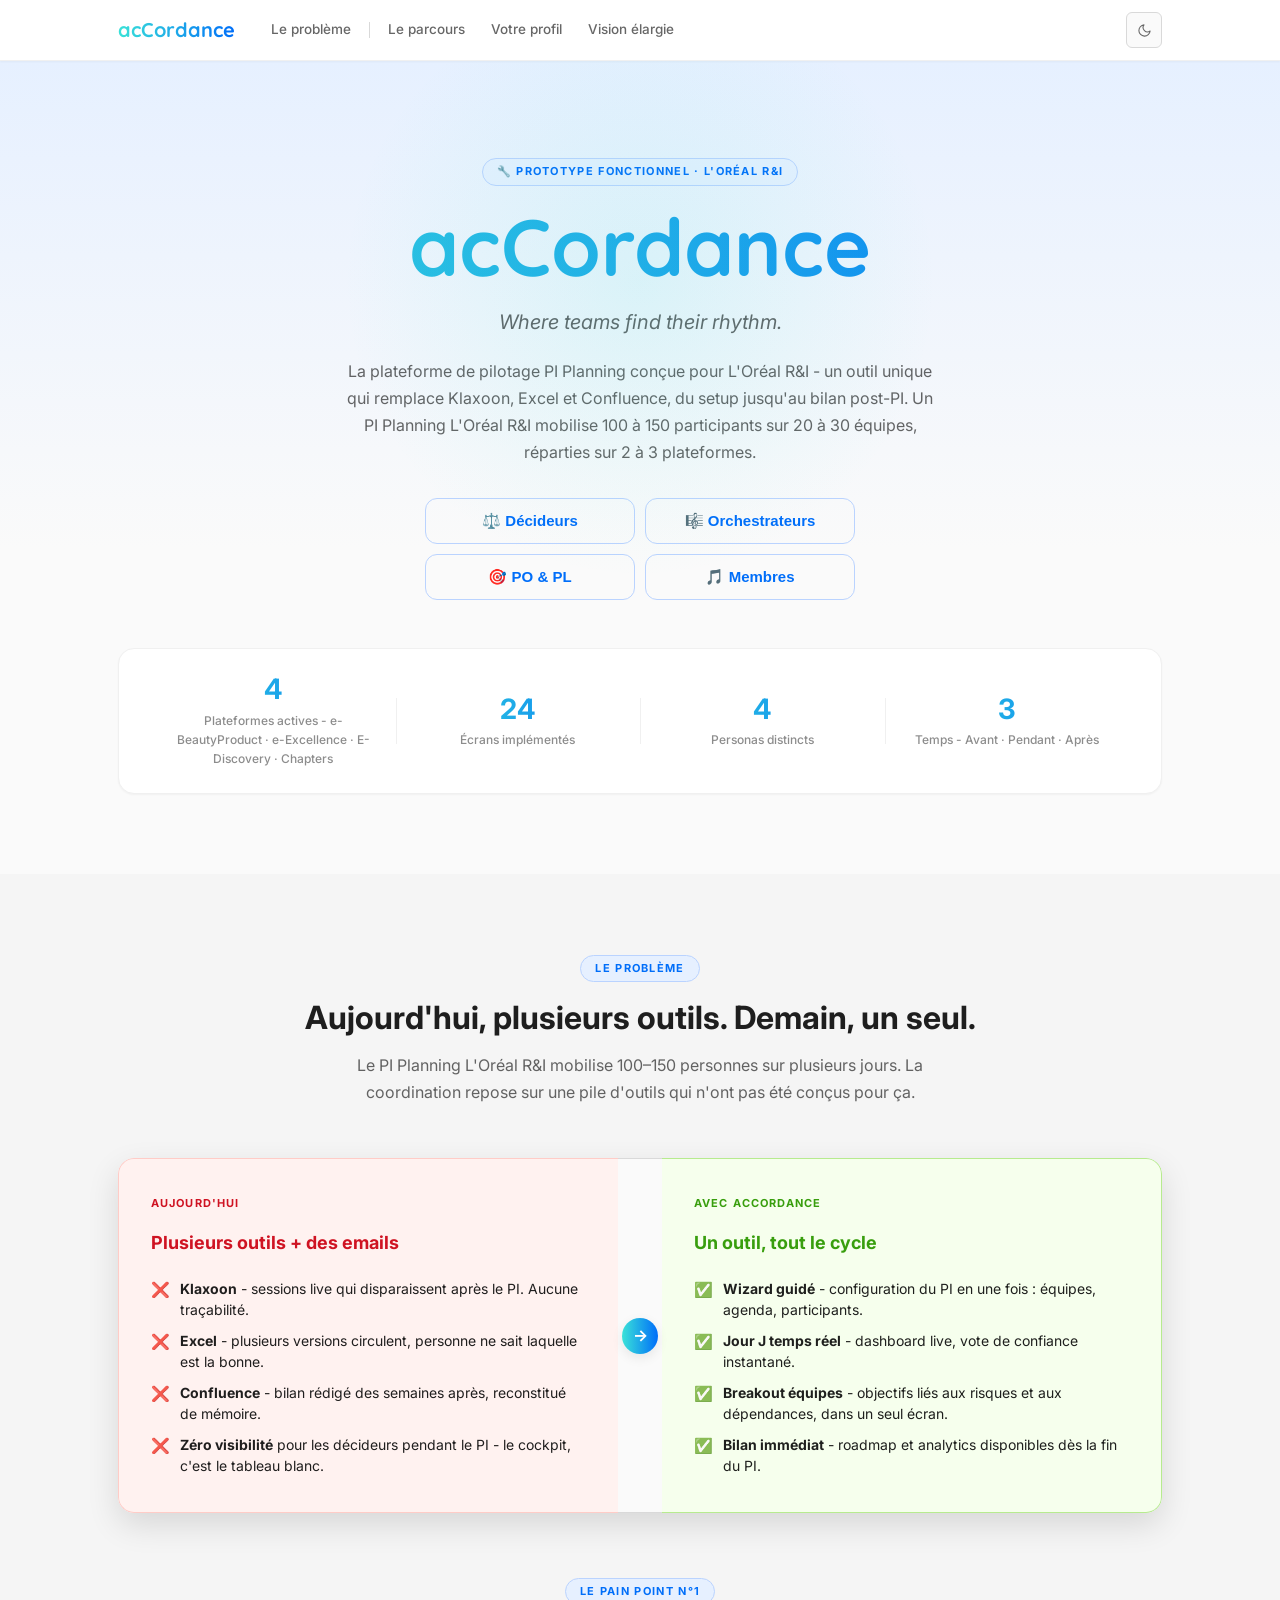
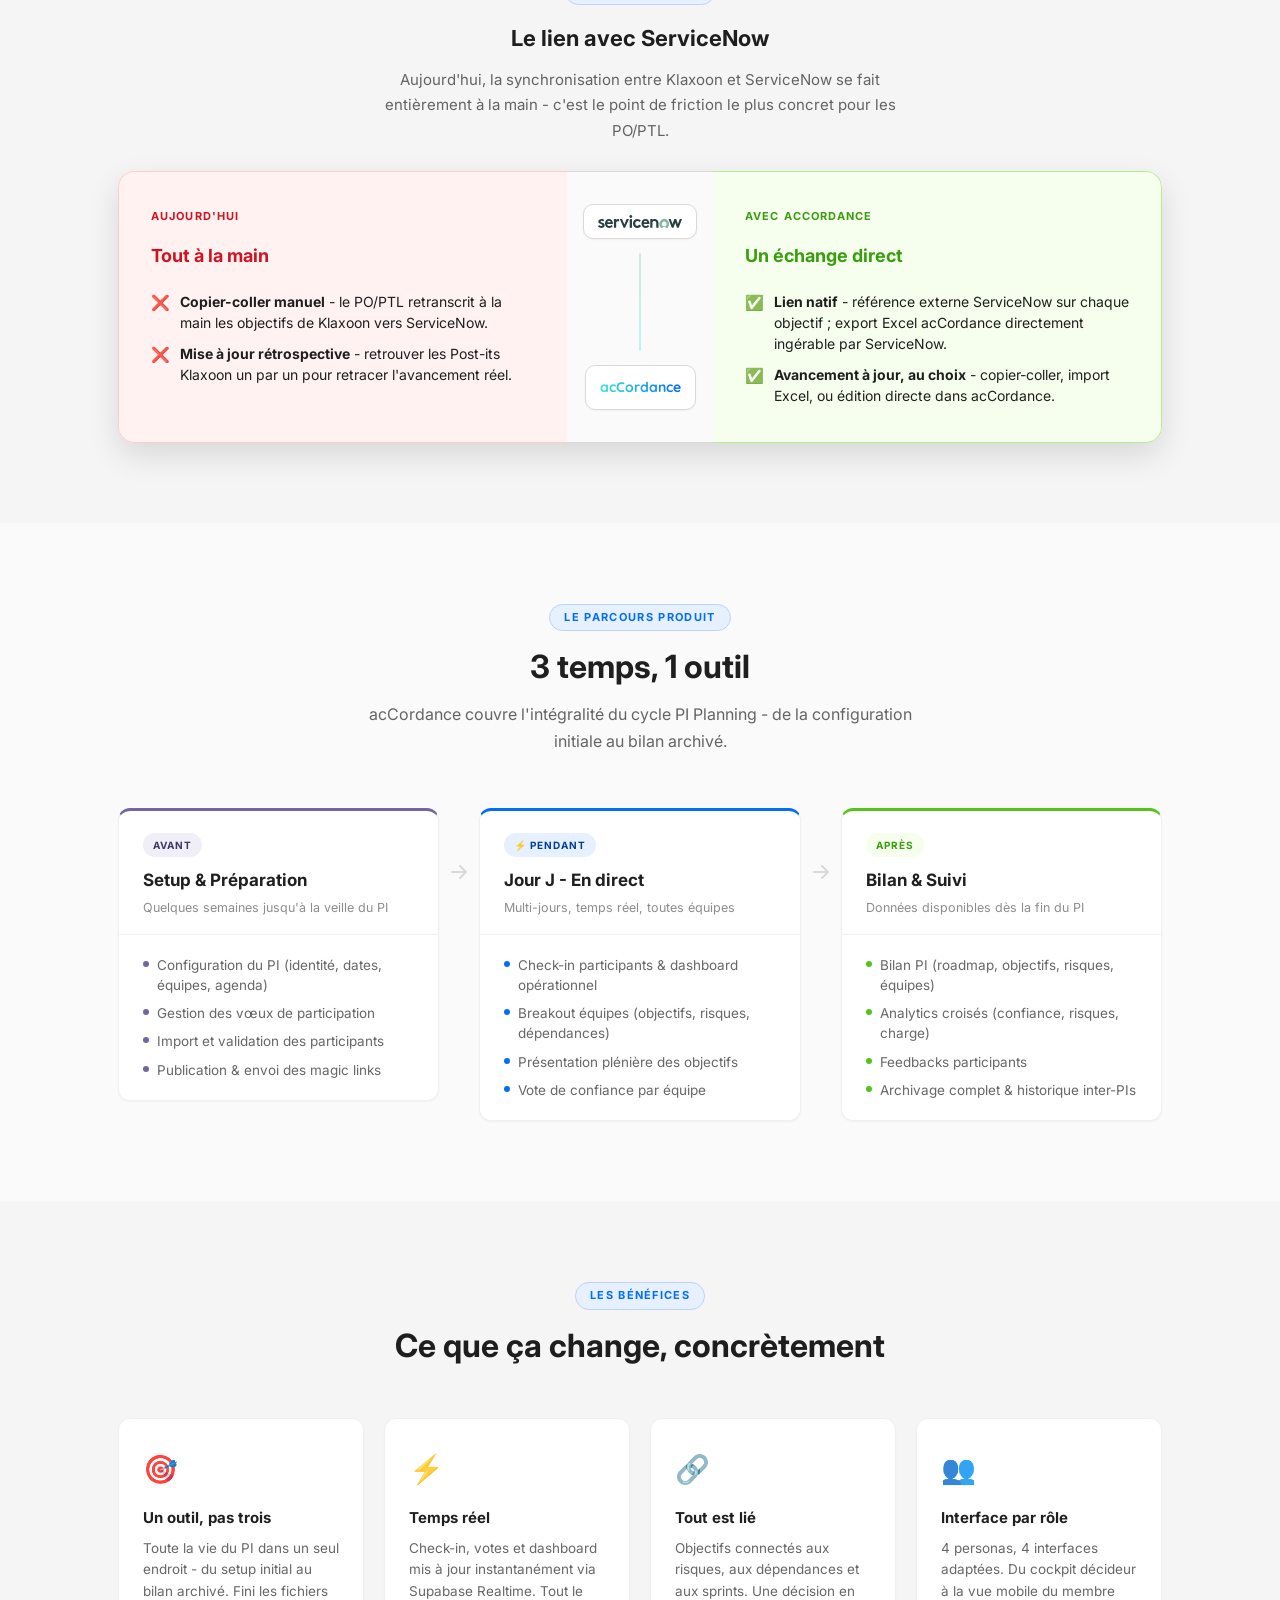
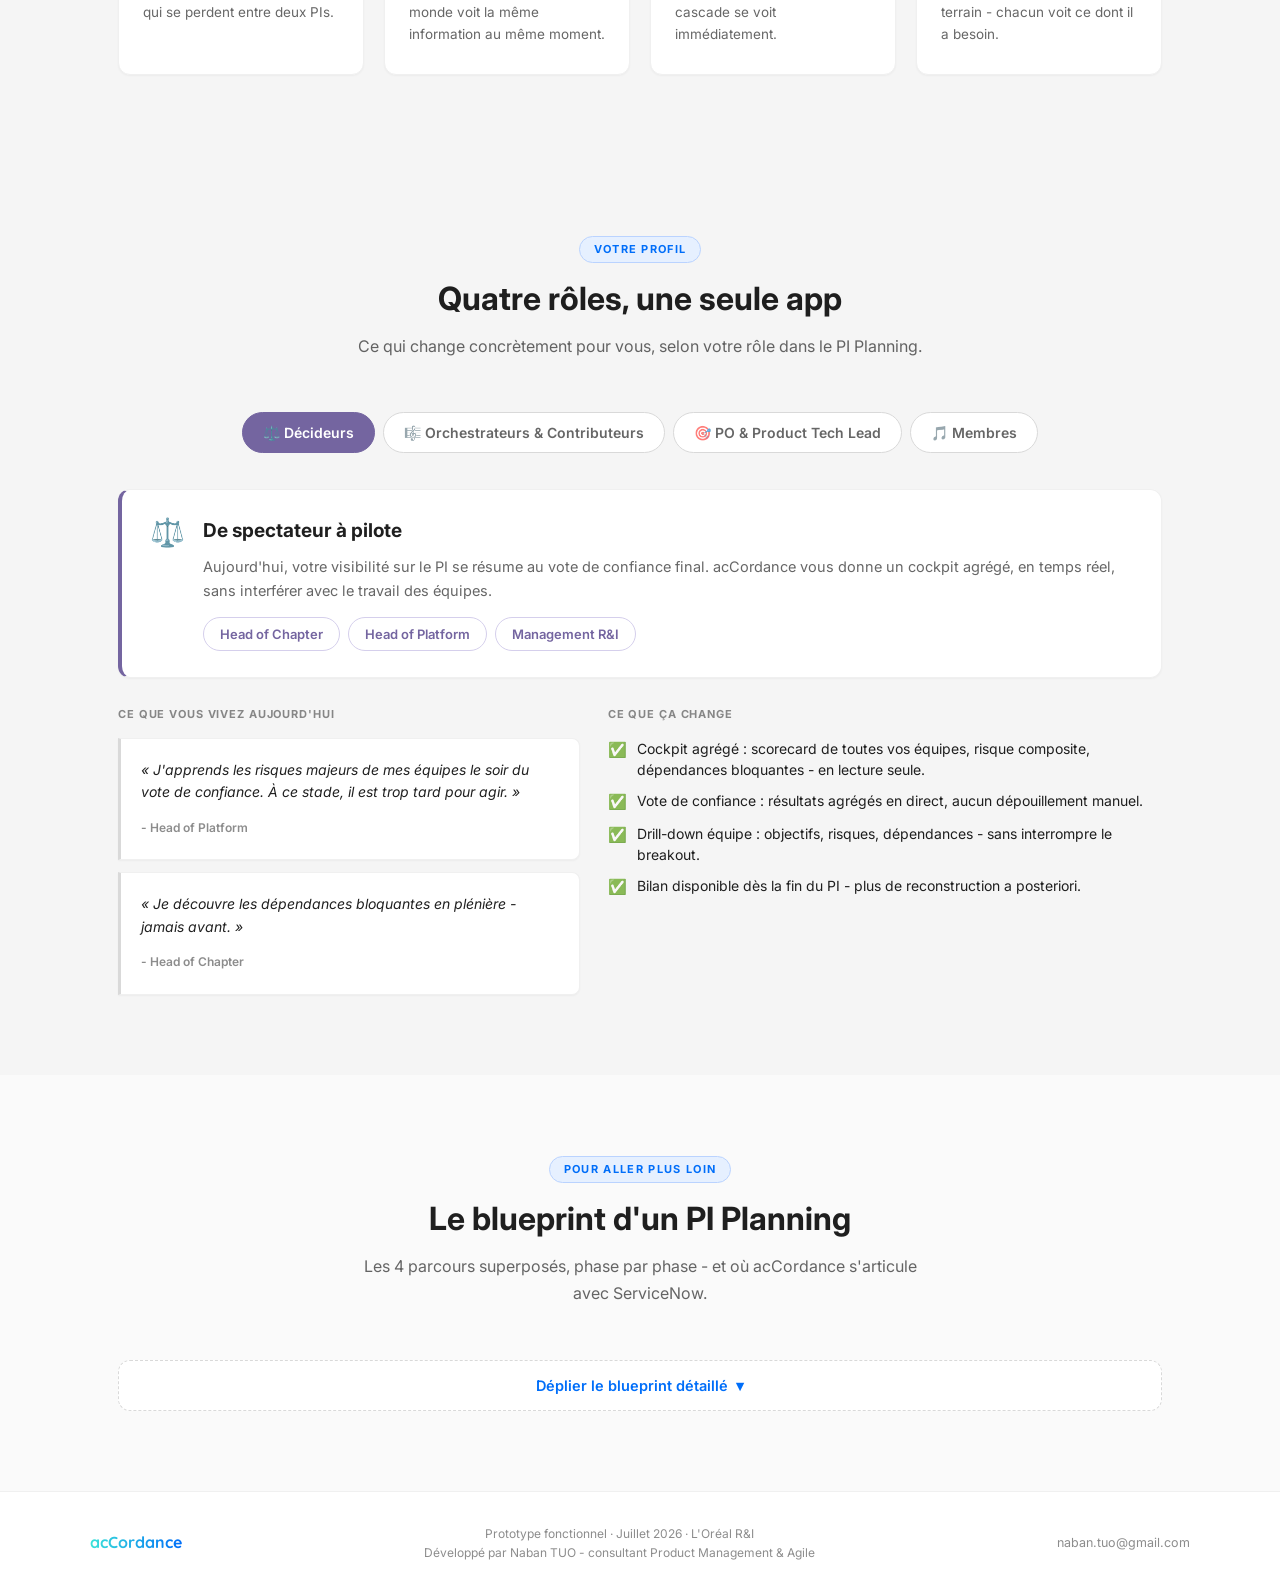
==== commit 01ef15a8: "feat(pitch) — panneau ServiceNow (pain point) + polish UI Ajoute un panneau dédié dans la section "L" ====
--- a/index.html
+++ b/index.html
@@ -3,7 +3,7 @@
 <head>
   <meta charset="UTF-8" />
   <meta name="viewport" content="width=device-width, initial-scale=1.0" />
-  <title>acCordance — PI Planning L'Oréal R&I</title>
+  <title>acCordance - PI Planning L'Oréal R&I</title>
   <link rel="stylesheet" href="tokens.css" />
   <link rel="stylesheet" href="style.css" />
 </head>
@@ -21,7 +21,7 @@
       <a href="#blueprint">Vision élargie</a>
     </div>
     <div class="nav-actions">
-      <button class="btn-theme" id="themeToggle" title="Basculer le thème" aria-label="Basculer thème clair/sombre">🌙</button>
+      <button class="btn-theme" id="themeToggle" title="Basculer le thème" aria-label="Basculer thème clair/sombre"></button>
     </div>
   </div>
 </nav>
@@ -32,7 +32,7 @@
   <div class="hero-brand">acCordance</div>
   <p class="hero-tagline">Where teams find their rhythm.</p>
   <p class="hero-desc">
-    La plateforme de pilotage PI Planning conçue pour L'Oréal R&amp;I — un outil unique qui remplace
+    La plateforme de pilotage PI Planning conçue pour L'Oréal R&amp;I - un outil unique qui remplace
     Klaxoon, Excel et Confluence, du setup jusqu'au bilan post-PI. Un PI Planning L'Oréal R&amp;I
     mobilise 100 à 150 participants sur 20 à 30 équipes, réparties sur 2 à 3 plateformes.
   </p>
@@ -48,7 +48,7 @@
     <div class="status-bar">
       <div class="status-item">
         <div class="status-value">4</div>
-        <div class="status-label">Plateformes actives — eBP · eEx · eDi · Cha</div>
+        <div class="status-label">Plateformes actives - e-BeautyProduct · e-Excellence · E-Discovery · Chapters</div>
       </div>
       <div class="status-item">
         <div class="status-value">24</div>
@@ -60,7 +60,7 @@
       </div>
       <div class="status-item">
         <div class="status-value">3</div>
-        <div class="status-label">Temps — Avant · Pendant · Après</div>
+        <div class="status-label">Temps - Avant · Pendant · Après</div>
       </div>
     </div>
   </div>
@@ -80,10 +80,10 @@
         <div class="ba-label">Aujourd'hui</div>
         <h3>Plusieurs outils + des emails</h3>
         <div class="ba-items">
-          <div class="ba-item"><span class="ba-icon">❌</span><span><strong>Klaxoon</strong> — sessions live qui disparaissent après le PI. Aucune traçabilité.</span></div>
-          <div class="ba-item"><span class="ba-icon">❌</span><span><strong>Excel</strong> — plusieurs versions circulent, personne ne sait laquelle est la bonne.</span></div>
-          <div class="ba-item"><span class="ba-icon">❌</span><span><strong>Confluence</strong> — bilan rédigé des semaines après, reconstitué de mémoire.</span></div>
-          <div class="ba-item"><span class="ba-icon">❌</span><span><strong>Zéro visibilité</strong> pour les décideurs pendant le PI — le cockpit, c'est le tableau blanc.</span></div>
+          <div class="ba-item"><span class="ba-icon">❌</span><span><strong>Klaxoon</strong> - sessions live qui disparaissent après le PI. Aucune traçabilité.</span></div>
+          <div class="ba-item"><span class="ba-icon">❌</span><span><strong>Excel</strong> - plusieurs versions circulent, personne ne sait laquelle est la bonne.</span></div>
+          <div class="ba-item"><span class="ba-icon">❌</span><span><strong>Confluence</strong> - bilan rédigé des semaines après, reconstitué de mémoire.</span></div>
+          <div class="ba-item"><span class="ba-icon">❌</span><span><strong>Zéro visibilité</strong> pour les décideurs pendant le PI - le cockpit, c'est le tableau blanc.</span></div>
         </div>
       </div>
 
@@ -95,23 +95,63 @@
         <div class="ba-label">Avec acCordance</div>
         <h3>Un outil, tout le cycle</h3>
         <div class="ba-items">
-          <div class="ba-item"><span class="ba-icon">✅</span><span><strong>Wizard guidé</strong> — configuration du PI en une fois : équipes, agenda, participants.</span></div>
-          <div class="ba-item"><span class="ba-icon">✅</span><span><strong>Jour J temps réel</strong> — dashboard live, vote de confiance instantané.</span></div>
-          <div class="ba-item"><span class="ba-icon">✅</span><span><strong>Breakout équipes</strong> — objectifs liés aux risques et aux dépendances, dans un seul écran.</span></div>
-          <div class="ba-item"><span class="ba-icon">✅</span><span><strong>Bilan immédiat</strong> — roadmap et analytics disponibles dès la fin du PI.</span></div>
+          <div class="ba-item"><span class="ba-icon">✅</span><span><strong>Wizard guidé</strong> - configuration du PI en une fois : équipes, agenda, participants.</span></div>
+          <div class="ba-item"><span class="ba-icon">✅</span><span><strong>Jour J temps réel</strong> - dashboard live, vote de confiance instantané.</span></div>
+          <div class="ba-item"><span class="ba-icon">✅</span><span><strong>Breakout équipes</strong> - objectifs liés aux risques et aux dépendances, dans un seul écran.</span></div>
+          <div class="ba-item"><span class="ba-icon">✅</span><span><strong>Bilan immédiat</strong> - roadmap et analytics disponibles dès la fin du PI.</span></div>
+        </div>
+      </div>
+    </div>
+
+    <div class="sn-panel-header">
+      <span class="section-eyebrow">Le pain point n°1</span>
+      <h3 class="sn-panel-title">Le lien avec ServiceNow</h3>
+      <p class="sn-panel-desc">Aujourd'hui, la synchronisation entre Klaxoon et ServiceNow se fait entièrement à la main - c'est le point de friction le plus concret pour les PO/PTL.</p>
+    </div>
+
+    <div class="before-after">
+      <div class="before-col">
+        <div class="ba-label">Aujourd'hui</div>
+        <h3>Tout à la main</h3>
+        <div class="ba-items">
+          <div class="ba-item"><span class="ba-icon">❌</span><span><strong>Copier-coller manuel</strong> - le PO/PTL retranscrit à la main les objectifs de Klaxoon vers ServiceNow.</span></div>
+          <div class="ba-item"><span class="ba-icon">❌</span><span><strong>Mise à jour rétrospective</strong> - retrouver les Post-its Klaxoon un par un pour retracer l'avancement réel.</span></div>
+        </div>
+      </div>
+
+      <div class="sn-divider">
+        <div class="sn-logo-badge">
+          <img src="assets/servicenow-logo.svg" alt="ServiceNow" />
+        </div>
+        <div class="sn-flow">
+          <span class="sn-flow-dot"></span>
+          <span class="sn-flow-dot"></span>
+          <span class="sn-flow-dot"></span>
+        </div>
+        <div class="sn-logo-badge sn-logo-accordance">
+          <span>acCordance</span>
+        </div>
+      </div>
+
+      <div class="after-col">
+        <div class="ba-label">Avec acCordance</div>
+        <h3>Un échange direct</h3>
+        <div class="ba-items">
+          <div class="ba-item"><span class="ba-icon">✅</span><span><strong>Lien natif</strong> - référence externe ServiceNow sur chaque objectif ; export Excel acCordance directement ingérable par ServiceNow.</span></div>
+          <div class="ba-item"><span class="ba-icon">✅</span><span><strong>Avancement à jour, au choix</strong> - copier-coller, import Excel, ou édition directe dans acCordance.</span></div>
         </div>
       </div>
     </div>
   </div>
 </section>
 
-<!-- ══ LE PARCOURS — 3 TEMPS ═══════════════════════════════════ -->
+<!-- ══ LE PARCOURS - 3 TEMPS ═══════════════════════════════════ -->
 <section class="section" id="parcours">
   <div class="container">
     <div class="section-header">
       <span class="section-eyebrow">Le parcours produit</span>
       <h2 class="section-title">3 temps, 1 outil</h2>
-      <p class="section-desc">acCordance couvre l'intégralité du cycle PI Planning — de la configuration initiale au bilan archivé.</p>
+      <p class="section-desc">acCordance couvre l'intégralité du cycle PI Planning - de la configuration initiale au bilan archivé.</p>
     </div>
 
     <div class="timeline">
@@ -142,7 +182,7 @@
       <div class="phase-card phase-pendant">
         <div class="phase-header">
           <div class="phase-tag">⚡ PENDANT</div>
-          <div class="phase-title">Jour J — En direct</div>
+          <div class="phase-title">Jour J - En direct</div>
           <div class="phase-subtitle">Multi-jours, temps réel, toutes équipes</div>
         </div>
         <div class="phase-body">
@@ -193,7 +233,7 @@
       <div class="gain-card">
         <div class="gain-icon">🎯</div>
         <h3>Un outil, pas trois</h3>
-        <p>Toute la vie du PI dans un seul endroit — du setup initial au bilan archivé. Fini les fichiers qui se perdent entre deux PIs.</p>
+        <p>Toute la vie du PI dans un seul endroit - du setup initial au bilan archivé. Fini les fichiers qui se perdent entre deux PIs.</p>
       </div>
       <div class="gain-card">
         <div class="gain-icon">⚡</div>
@@ -208,13 +248,13 @@
       <div class="gain-card">
         <div class="gain-icon">👥</div>
         <h3>Interface par rôle</h3>
-        <p>4 personas, 4 interfaces adaptées. Du cockpit décideur à la vue mobile du membre terrain — chacun voit ce dont il a besoin.</p>
+        <p>4 personas, 4 interfaces adaptées. Du cockpit décideur à la vue mobile du membre terrain - chacun voit ce dont il a besoin.</p>
       </div>
     </div>
   </div>
 </section>
 
-<!-- ══ VOTRE PROFIL — ONGLETS PERSONA ═══════════════════════════ -->
+<!-- ══ VOTRE PROFIL - ONGLETS PERSONA ═══════════════════════════ -->
 <section class="section section--alt" id="personas">
   <div class="container">
     <div class="section-header">
@@ -250,17 +290,17 @@
           <div>
             <div class="panel-col-label">Ce que vous vivez aujourd'hui</div>
             <div class="panel-quotes">
-              <div class="pain-quote"><q>J'apprends les risques majeurs de mes équipes le soir du vote de confiance. À ce stade, il est trop tard pour agir.</q><cite>— Head of Platform</cite></div>
-              <div class="pain-quote"><q>Je découvre les dépendances bloquantes en plénière — jamais avant.</q><cite>— Head of Chapter</cite></div>
+              <div class="pain-quote"><q>J'apprends les risques majeurs de mes équipes le soir du vote de confiance. À ce stade, il est trop tard pour agir.</q><cite>- Head of Platform</cite></div>
+              <div class="pain-quote"><q>Je découvre les dépendances bloquantes en plénière - jamais avant.</q><cite>- Head of Chapter</cite></div>
             </div>
           </div>
           <div>
             <div class="panel-col-label">Ce que ça change</div>
             <div class="ba-items">
-              <div class="ba-item"><span class="ba-icon">✅</span><span>Cockpit agrégé : scorecard de toutes vos équipes, risque composite, dépendances bloquantes — en lecture seule.</span></div>
+              <div class="ba-item"><span class="ba-icon">✅</span><span>Cockpit agrégé : scorecard de toutes vos équipes, risque composite, dépendances bloquantes - en lecture seule.</span></div>
               <div class="ba-item"><span class="ba-icon">✅</span><span>Vote de confiance : résultats agrégés en direct, aucun dépouillement manuel.</span></div>
-              <div class="ba-item"><span class="ba-icon">✅</span><span>Drill-down équipe : objectifs, risques, dépendances — sans interrompre le breakout.</span></div>
-              <div class="ba-item"><span class="ba-icon">✅</span><span>Bilan disponible dès la fin du PI — plus de reconstruction a posteriori.</span></div>
+              <div class="ba-item"><span class="ba-icon">✅</span><span>Drill-down équipe : objectifs, risques, dépendances - sans interrompre le breakout.</span></div>
+              <div class="ba-item"><span class="ba-icon">✅</span><span>Bilan disponible dès la fin du PI - plus de reconstruction a posteriori.</span></div>
             </div>
           </div>
         </div>
@@ -272,7 +312,7 @@
           <div class="panel-head-icon">🎼</div>
           <div class="panel-head-body">
             <h3>Un seul cockpit pour tout le PI</h3>
-            <p>Setup, publication, coordination du jour J, vote, bilan — aujourd'hui répartis dans plusieurs outils qui ne se parlent pas. acCordance réunit tout dans un flux continu.</p>
+            <p>Setup, publication, coordination du jour J, vote, bilan - aujourd'hui répartis dans plusieurs outils qui ne se parlent pas. acCordance réunit tout dans un flux continu.</p>
             <div class="panel-head-roles">
               <span class="role-chip">Orchestrateur</span>
               <span class="role-chip">Contributeur</span>
@@ -284,17 +324,17 @@
           <div>
             <div class="panel-col-label">Ce que vous vivez aujourd'hui</div>
             <div class="panel-quotes">
-              <div class="pain-quote"><q>Je configure le PI dans Excel, Confluence, Klaxoon et Teams. À chaque changement de date, je resynchronise les quatre à la main.</q><cite>— Orchestrateur</cite></div>
-              <div class="pain-quote"><q>Pendant le breakout, zéro visibilité sur l'avancement des équipes. Je cours de table en table.</q><cite>— Orchestrateur</cite></div>
+              <div class="pain-quote"><q>Je configure le PI dans Excel, Confluence, Klaxoon et Teams. À chaque changement de date, je resynchronise les quatre à la main.</q><cite>- Orchestrateur</cite></div>
+              <div class="pain-quote"><q>Pendant le breakout, zéro visibilité sur l'avancement des équipes. Je cours de table en table.</q><cite>- Orchestrateur</cite></div>
             </div>
           </div>
           <div>
             <div class="panel-col-label">Ce que ça change</div>
             <div class="ba-items">
-              <div class="ba-item"><span class="ba-icon">✅</span><span>Wizard de configuration guidé (dates, équipes, agenda, plateformes) — sauvegarde automatique.</span></div>
+              <div class="ba-item"><span class="ba-icon">✅</span><span>Wizard de configuration guidé (dates, équipes, agenda, plateformes) - sauvegarde automatique.</span></div>
               <div class="ba-item"><span class="ba-icon">✅</span><span>Publication → magic links envoyés automatiquement, plus d'invitations manuelles une à une.</span></div>
               <div class="ba-item"><span class="ba-icon">✅</span><span>Dashboard live + supervision des risques et dépendances cross-équipes pendant le PI.</span></div>
-              <div class="ba-item"><span class="ba-icon">✅</span><span>Bilan généré automatiquement en fin de PI — plus de consolidation manuelle équipe par équipe.</span></div>
+              <div class="ba-item"><span class="ba-icon">✅</span><span>Bilan généré automatiquement en fin de PI - plus de consolidation manuelle équipe par équipe.</span></div>
             </div>
           </div>
         </div>
@@ -306,7 +346,7 @@
           <div class="panel-head-icon">🎯</div>
           <div class="panel-head-body">
             <h3>Un espace de travail d'équipe, pas un Excel</h3>
-            <p>Objectifs, risques, dépendances — aujourd'hui dispersés entre Excel, Post-its et emails. acCordance centralise tout dans un seul espace, du breakout à la plénière.</p>
+            <p>Objectifs, risques, dépendances - aujourd'hui dispersés entre Excel, Post-its et emails. acCordance centralise tout dans un seul espace, du breakout à la plénière.</p>
             <div class="panel-head-roles">
               <span class="role-chip">Product Owner</span>
               <span class="role-chip">Product Tech Lead</span>
@@ -317,16 +357,16 @@
           <div>
             <div class="panel-col-label">Ce que vous vivez aujourd'hui</div>
             <div class="panel-quotes">
-              <div class="pain-quote"><q>On gère les objectifs sur Excel, les risques sur Post-it, les dépendances par email. Rien n'est lié.</q><cite>— Product Owner</cite></div>
-              <div class="pain-quote"><q>Je ne sais pas quelles dépendances sont bloquantes pour nous avant la plénière. Trop tard pour renégocier.</q><cite>— Product Tech Lead</cite></div>
+              <div class="pain-quote"><q>On gère les objectifs sur Excel, les risques sur Post-it, les dépendances par email. Rien n'est lié.</q><cite>- Product Owner</cite></div>
+              <div class="pain-quote"><q>Je ne sais pas quelles dépendances sont bloquantes pour nous avant la plénière. Trop tard pour renégocier.</q><cite>- Product Tech Lead</cite></div>
             </div>
           </div>
           <div>
             <div class="panel-col-label">Ce que ça change</div>
             <div class="ba-items">
-              <div class="ba-item"><span class="ba-icon">✅</span><span>Un espace de travail d'équipe : objectifs, risques, dépendances — tous reliés entre eux.</span></div>
+              <div class="ba-item"><span class="ba-icon">✅</span><span>Un espace de travail d'équipe : objectifs, risques, dépendances - tous reliés entre eux.</span></div>
               <div class="ba-item"><span class="ba-icon">✅</span><span>Import depuis Excel par simple copier-coller.</span></div>
-              <div class="ba-item"><span class="ba-icon">✅</span><span>Présentation plénière générée depuis vos objectifs — sans PowerPoint refait la veille à minuit.</span></div>
+              <div class="ba-item"><span class="ba-icon">✅</span><span>Présentation plénière générée depuis vos objectifs - sans PowerPoint refait la veille à minuit.</span></div>
               <div class="ba-item"><span class="ba-icon">✅</span><span>Multi-équipes géré nativement pour les PO qui portent plusieurs équipes.</span></div>
             </div>
           </div>
@@ -352,8 +392,8 @@
           <div>
             <div class="panel-col-label">Ce que vous vivez aujourd'hui</div>
             <div class="panel-quotes">
-              <div class="pain-quote"><q>Je reçois un lien le matin du PI, sans savoir à quelle heure voter ni où trouver mon agenda.</q><cite>— Membre</cite></div>
-              <div class="pain-quote"><q>Les objectifs de l'équipe, je les découvre en plénière. Trop tard pour donner un vrai avis.</q><cite>— Membre</cite></div>
+              <div class="pain-quote"><q>Je reçois un lien le matin du PI, sans savoir à quelle heure voter ni où trouver mon agenda.</q><cite>- Membre</cite></div>
+              <div class="pain-quote"><q>Les objectifs de l'équipe, je les découvre en plénière. Trop tard pour donner un vrai avis.</q><cite>- Membre</cite></div>
             </div>
           </div>
           <div>
@@ -362,7 +402,7 @@
               <div class="ba-item"><span class="ba-icon">✅</span><span>Agenda en direct : où vous devez être, mis à jour automatiquement si une session est décalée.</span></div>
               <div class="ba-item"><span class="ba-icon">✅</span><span>Contribution aux objectifs, risques et dépendances de votre équipe, en temps réel avec vos collègues.</span></div>
               <div class="ba-item"><span class="ba-icon">✅</span><span>Vote de confiance en un geste, depuis votre téléphone.</span></div>
-              <div class="ba-item"><span class="ba-icon">✅</span><span>Vos décisions restent accessibles après le PI — plus de compte-rendu introuvable.</span></div>
+              <div class="ba-item"><span class="ba-icon">✅</span><span>Vos décisions restent accessibles après le PI - plus de compte-rendu introuvable.</span></div>
             </div>
           </div>
         </div>
@@ -372,13 +412,13 @@
   </div>
 </section>
 
-<!-- ══ BLUEPRINT — VISION ÉLARGIE (OPTIONNEL) ═══════════════════ -->
+<!-- ══ BLUEPRINT - VISION ÉLARGIE (OPTIONNEL) ═══════════════════ -->
 <section class="section" id="blueprint">
   <div class="container">
     <div class="section-header">
       <span class="section-eyebrow">Pour aller plus loin</span>
       <h2 class="section-title">Le blueprint d'un PI Planning</h2>
-      <p class="section-desc">Les 4 parcours superposés, phase par phase — et où acCordance s'articule avec ServiceNow.</p>
+      <p class="section-desc">Les 4 parcours superposés, phase par phase - et où acCordance s'articule avec ServiceNow.</p>
     </div>
 
     <button class="blueprint-toggle" id="blueprintToggle">
@@ -395,7 +435,7 @@
           <div class="bp-header bp-apres">Après</div>
 
           <div class="bp-row-label">⚖️ Décideur</div>
-          <div class="bp-cell">Informé de la date — aucune action requise.</div>
+          <div class="bp-cell">Informé de la date - aucune action requise.</div>
           <div class="bp-cell">Consulte le cockpit, observe sans intervenir, vote en connaissance de cause.</div>
           <div class="bp-cell">Consulte le bilan agrégé : confiance, risques, dépendances.</div>
 
@@ -417,9 +457,9 @@
 
         <div class="servicenow-strip">
           <div class="sn-label">🔗 ServiceNow</div>
-          <div class="sn-cell">Import CSV des Enhancements/EPICs existants, liés via une référence externe — mapping construit avec l'équipe ServiceNow.</div>
-          <div class="sn-cell">Aucune synchronisation live : acCordance reste l'espace de travail temps réel de l'exercice PI Planning lui-même — une capacité que ServiceNow, orienté suivi des EPICs, ne couvre pas.</div>
-          <div class="sn-cell">Export CSV des objectifs qualifiés vers ServiceNow — notamment au bilan de réalisation N-1.</div>
+          <div class="sn-cell">Import CSV des Enhancements/EPICs existants, liés via une référence externe - mapping construit avec l'équipe ServiceNow.</div>
+          <div class="sn-cell">Aucune synchronisation live : acCordance reste l'espace de travail temps réel de l'exercice PI Planning lui-même - une capacité que ServiceNow, orienté suivi des EPICs, ne couvre pas.</div>
+          <div class="sn-cell">Export CSV des objectifs qualifiés vers ServiceNow - notamment au bilan de réalisation N-1.</div>
         </div>
       </div>
     </div>
@@ -432,7 +472,7 @@
     <div class="footer-brand">acCordance</div>
     <div class="footer-meta">
       Prototype fonctionnel · Juillet 2026 · L'Oréal R&amp;I<br />
-      Développé par Naban TUO — consultant Product Management &amp; Agile
+      Développé par Naban TUO - consultant Product Management &amp; Agile
     </div>
     <div class="footer-contact">
       naban.tuo@gmail.com
@@ -441,15 +481,19 @@
 </footer>
 
 <script>
-  // Thème clair/sombre
+  // Thème clair/sombre - icônes identiques à celles de l'app (src/components/shared/Icon.tsx)
+  const ICON_SUN = '<svg viewBox="0 0 24 24" width="15" height="15" fill="none" stroke="currentColor" stroke-width="1.7" stroke-linecap="round" stroke-linejoin="round"><circle cx="12" cy="12" r="5"/><line x1="12" y1="1" x2="12" y2="3"/><line x1="12" y1="21" x2="12" y2="23"/><line x1="4.22" y1="4.22" x2="5.64" y2="5.64"/><line x1="18.36" y1="18.36" x2="19.78" y2="19.78"/><line x1="1" y1="12" x2="3" y2="12"/><line x1="21" y1="12" x2="23" y2="12"/><line x1="4.22" y1="19.78" x2="5.64" y2="18.36"/><line x1="18.36" y1="5.64" x2="19.78" y2="4.22"/></svg>';
+  const ICON_MOON = '<svg viewBox="0 0 24 24" width="15" height="15" fill="none" stroke="currentColor" stroke-width="1.7" stroke-linecap="round" stroke-linejoin="round"><path d="M21 12.79A9 9 0 1 1 11.21 3 7 7 0 0 0 21 12.79z"/></svg>';
+
   const toggle = document.getElementById('themeToggle');
   const html   = document.documentElement;
   const saved  = localStorage.getItem('accordance-theme');
-  if (saved) { html.setAttribute('data-theme', saved); toggle.textContent = saved === 'dark' ? '☀️' : '🌙'; }
+  if (saved) { html.setAttribute('data-theme', saved); toggle.innerHTML = saved === 'dark' ? ICON_SUN : ICON_MOON; }
+  else { toggle.innerHTML = ICON_MOON; }
   toggle.addEventListener('click', () => {
     const next = html.getAttribute('data-theme') === 'dark' ? 'light' : 'dark';
     html.setAttribute('data-theme', next);
-    toggle.textContent = next === 'dark' ? '☀️' : '🌙';
+    toggle.innerHTML = next === 'dark' ? ICON_SUN : ICON_MOON;
     localStorage.setItem('accordance-theme', next);
   });
 
--- a/style.css
+++ b/style.css
@@ -1,5 +1,5 @@
 /* ============================================================
-   acCordance — Pitch Site · style.css
+   acCordance - Pitch Site · style.css
    Basé sur tokens.css (design tokens L'Oréal R&I)
    ============================================================ */
 
@@ -260,6 +260,11 @@
   gap: 10px;
   justify-content: center;
   margin-bottom: 16px;
+}
+
+.hero-ctas .btn {
+  width: 210px;
+  justify-content: center;
 }
 
 /* ── Before / After ───────────────────────────────────────── */
@@ -795,7 +800,7 @@
 }
 
 /* ============================================================
-   Persona Tabs — sélecteur unique (remplace les 4 pages séparées)
+   Persona Tabs - sélecteur unique (remplace les 4 pages séparées)
    ============================================================ */
 .role-chip {
   font-size: 13px;
@@ -896,7 +901,7 @@
 }
 
 /* ============================================================
-   Blueprint — vue élargie optionnelle (repliée par défaut)
+   Blueprint - vue élargie optionnelle (repliée par défaut)
    ============================================================ */
 .blueprint-toggle {
   display: flex;
@@ -999,3 +1004,113 @@
   font-style: italic;
   line-height: 1.55;
 }
+
+/* ============================================================
+   ServiceNow - panneau pain point (section Le problème)
+   ============================================================ */
+.sn-panel-header { text-align: center; margin: 64px 0 28px; }
+.sn-panel-title { font-size: 22px; font-weight: 700; color: var(--text-primary); margin-bottom: 10px; }
+.sn-panel-desc { font-size: 15px; color: var(--text-secondary); max-width: 560px; margin: 0 auto; line-height: 1.7; }
+
+.sn-divider {
+  display: flex;
+  flex-direction: column;
+  align-items: center;
+  justify-content: space-between;
+  padding: 32px 16px;
+  gap: 14px;
+  background: var(--bg-base);
+  border-top: 1.5px solid var(--border);
+  border-bottom: 1.5px solid var(--border);
+}
+
+/* Fond blanc fixe volontaire : le logo ServiceNow importé porte ses propres
+   couleurs de marque (#293e40 / #81b5a1) et doit rester lisible quel que soit
+   le thème de la page - même exception que les badges plateforme (voir CLAUDE.md). */
+.sn-logo-badge {
+  flex-shrink: 0;
+  background: #fff;
+  border: 1.5px solid var(--border);
+  border-radius: 10px;
+  padding: 10px 14px;
+  box-shadow: var(--shadow-sm);
+  display: flex;
+  align-items: center;
+  justify-content: center;
+}
+.sn-logo-badge img { width: 84px; height: auto; display: block; }
+
+.sn-logo-accordance { background: var(--bg-elevated); }
+.sn-logo-accordance span {
+  font-family: 'Quicksand', sans-serif;
+  font-weight: 700;
+  font-size: 14px;
+  background: var(--grad-h);
+  -webkit-background-clip: text;
+  -webkit-text-fill-color: transparent;
+  background-clip: text;
+  white-space: nowrap;
+}
+
+.sn-flow {
+  position: relative;
+  width: 2px;
+  flex: 1;
+  min-height: 70px;
+  background: linear-gradient(180deg, #81b5a1, var(--brand-cyan));
+  opacity: 0.3;
+  border-radius: 2px;
+}
+.sn-flow-dot {
+  position: absolute;
+  left: 50%;
+  top: 0;
+  width: 7px;
+  height: 7px;
+  border-radius: 50%;
+  background: var(--brand-blue);
+  transform: translateX(-50%);
+  box-shadow: 0 0 6px var(--brand-blue);
+  opacity: 0;
+  animation: sn-flow-move-v 2.6s ease-in-out infinite;
+}
+.sn-flow-dot:nth-child(2) { animation-delay: 0.87s; background: #81b5a1; box-shadow: 0 0 6px #81b5a1; }
+.sn-flow-dot:nth-child(3) { animation-delay: 1.74s; }
+
+@keyframes sn-flow-move-v {
+  0%   { top: 0%;   opacity: 0; }
+  8%   { opacity: 1; }
+  92%  { opacity: 1; }
+  100% { top: 100%; opacity: 0; }
+}
+@keyframes sn-flow-move-h {
+  0%   { left: 0%;   opacity: 0; }
+  8%   { opacity: 1; }
+  92%  { opacity: 1; }
+  100% { left: 100%; opacity: 0; }
+}
+
+@media (max-width: 680px) {
+  .sn-divider {
+    flex-direction: row;
+    padding: 16px;
+    border-top: none;
+    border-bottom: none;
+    border-left: 1.5px solid var(--border);
+    border-right: 1.5px solid var(--border);
+  }
+  .sn-flow {
+    width: auto;
+    height: 2px;
+    flex: 1;
+    min-height: 0;
+    min-width: 40px;
+    background: linear-gradient(90deg, #81b5a1, var(--brand-cyan));
+  }
+  .sn-flow-dot {
+    left: 0;
+    top: 50%;
+    transform: translateY(-50%);
+    animation-name: sn-flow-move-h;
+  }
+}
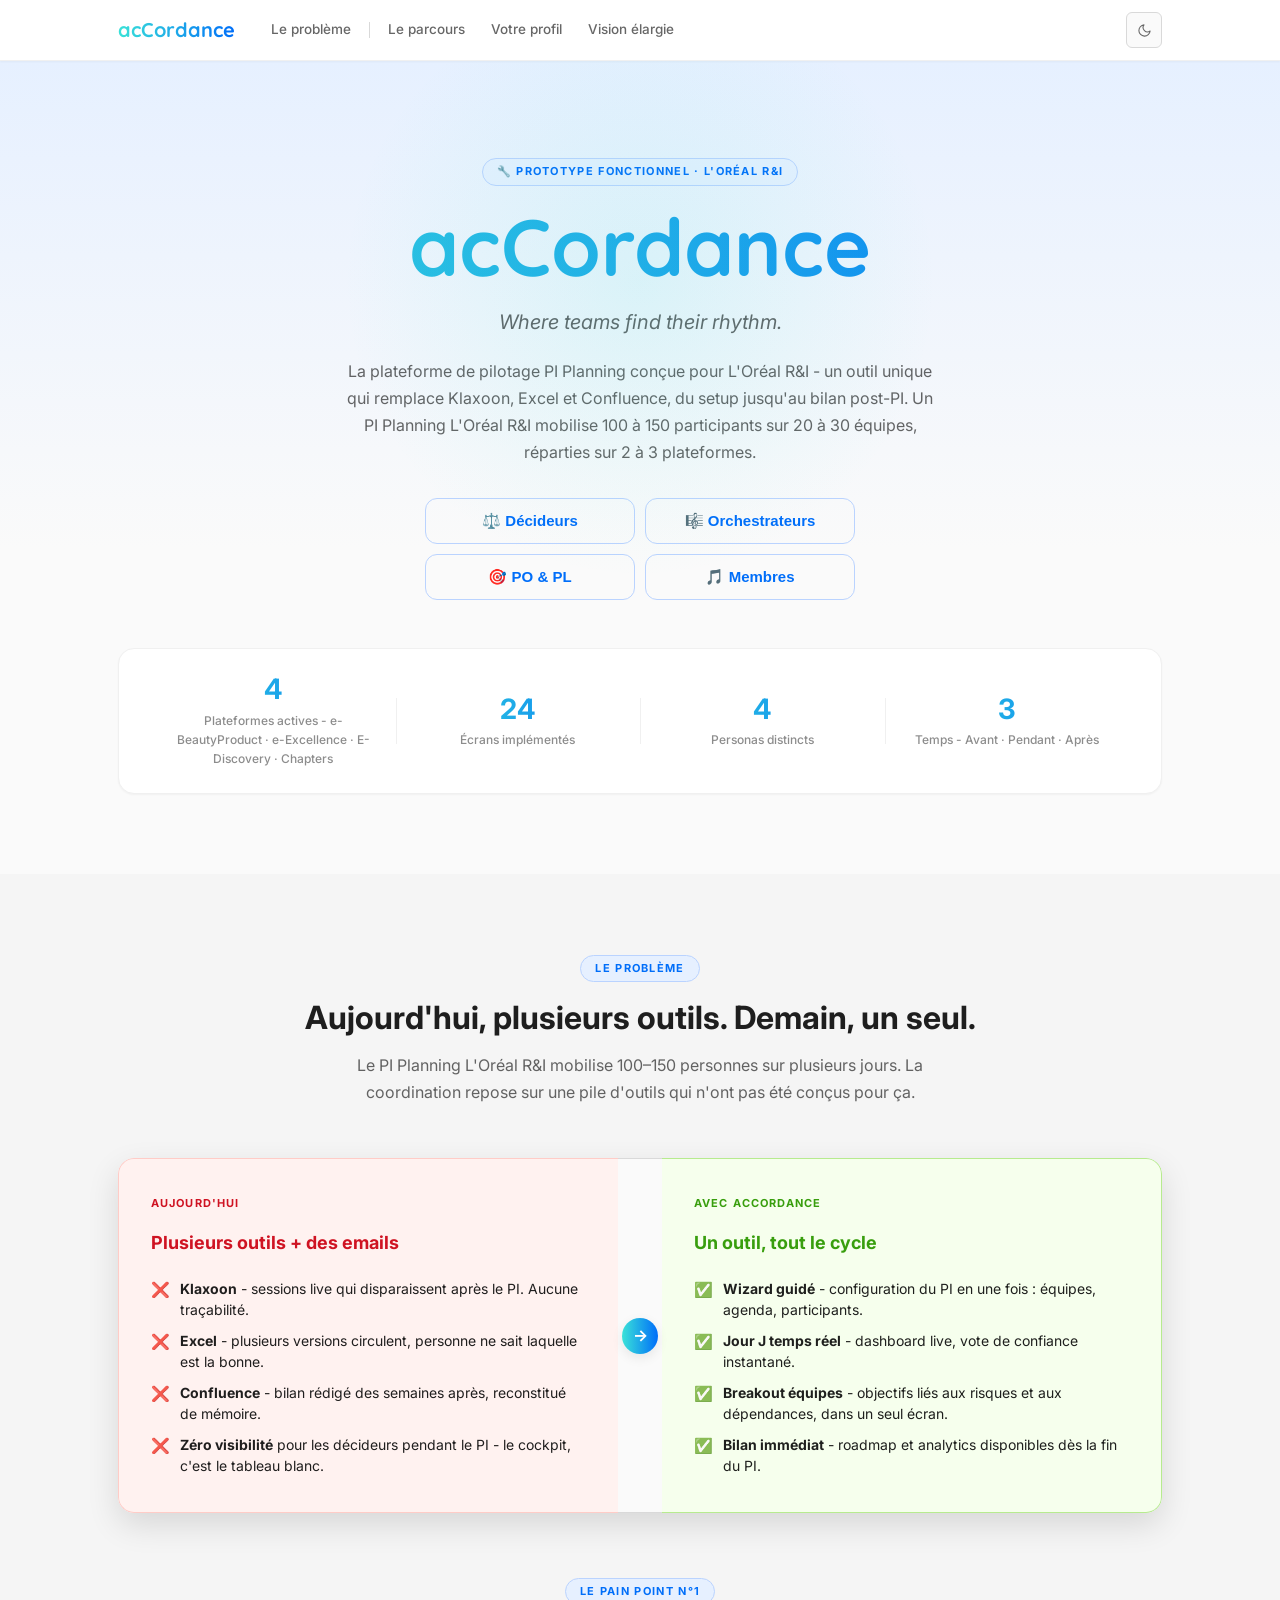
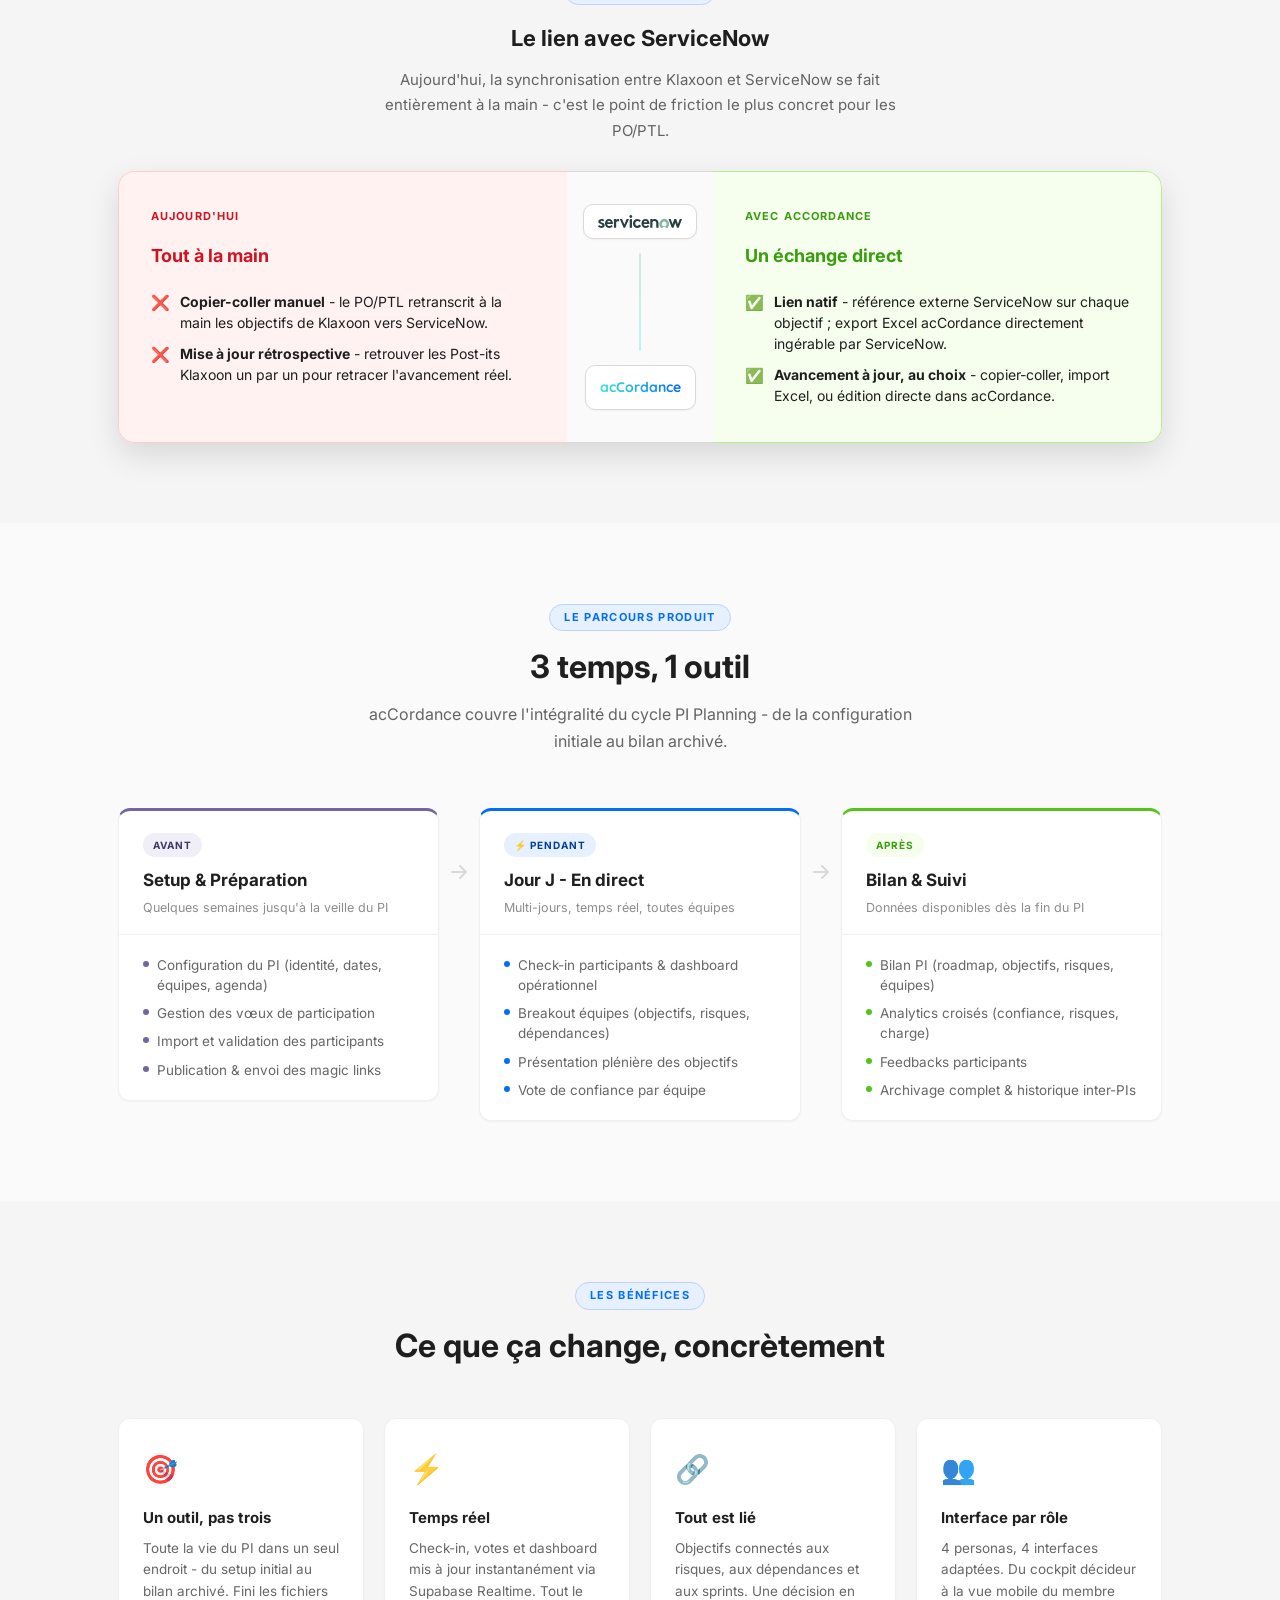
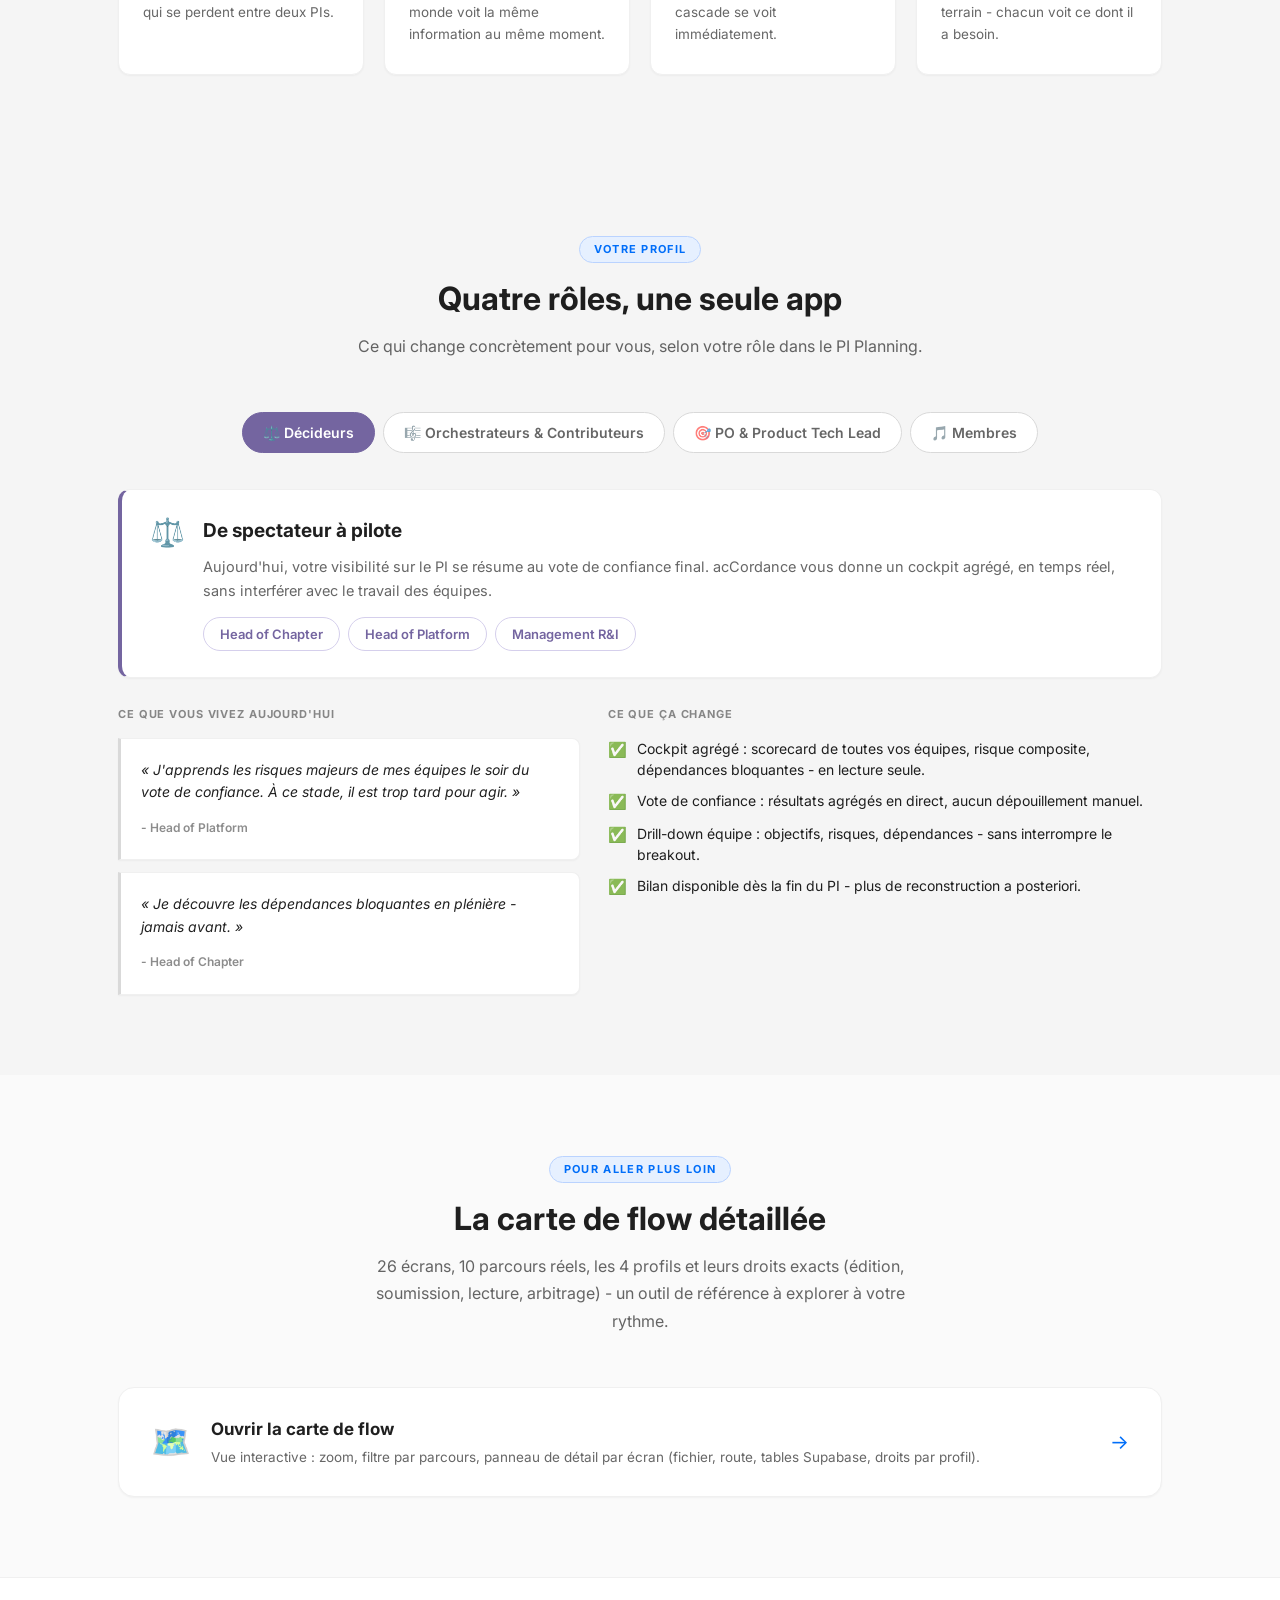
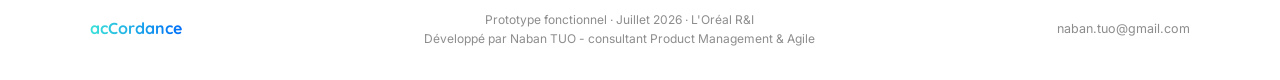
==== commit 451e64b0: "feat(pitch) — carte de flow détaillée en page à part Ajoute carte-de-flow.html (export Claude Design" ====
--- a/index.html
+++ b/index.html
@@ -412,57 +412,23 @@
   </div>
 </section>
 
-<!-- ══ BLUEPRINT - VISION ÉLARGIE (OPTIONNEL) ═══════════════════ -->
+<!-- ══ VISION ÉLARGIE - CARTE DE FLOW (LIEN EXTERNE) ═══════════════ -->
 <section class="section" id="blueprint">
   <div class="container">
     <div class="section-header">
       <span class="section-eyebrow">Pour aller plus loin</span>
-      <h2 class="section-title">Le blueprint d'un PI Planning</h2>
-      <p class="section-desc">Les 4 parcours superposés, phase par phase - et où acCordance s'articule avec ServiceNow.</p>
-    </div>
-
-    <button class="blueprint-toggle" id="blueprintToggle">
-      <span class="label">Déplier le blueprint détaillé</span>
-      <span class="chevron">▾</span>
-    </button>
-
-    <div class="blueprint-content" id="blueprintContent" hidden>
-      <div class="blueprint-scroll">
-        <div class="blueprint-grid">
-          <div class="bp-header bp-corner"></div>
-          <div class="bp-header bp-avant">Avant</div>
-          <div class="bp-header bp-pendant">Pendant</div>
-          <div class="bp-header bp-apres">Après</div>
-
-          <div class="bp-row-label">⚖️ Décideur</div>
-          <div class="bp-cell">Informé de la date - aucune action requise.</div>
-          <div class="bp-cell">Consulte le cockpit, observe sans intervenir, vote en connaissance de cause.</div>
-          <div class="bp-cell">Consulte le bilan agrégé : confiance, risques, dépendances.</div>
-
-          <div class="bp-row-label">🎼 Orchestrateur</div>
-          <div class="bp-cell">Configure le PI, publie, gère les vœux de participation.</div>
-          <div class="bp-cell">Anime la journée, ouvre le vote, supervise risques et dépendances cross-équipes.</div>
-          <div class="bp-cell">Récupère le bilan généré automatiquement.</div>
-
-          <div class="bp-row-label">🎯 PO &amp; PL</div>
-          <div class="bp-cell">Reçoit son vœu, prépare ses objectifs.</div>
-          <div class="bp-cell">Anime le breakout, négocie les dépendances, présente en plénière, soumet les objectifs.</div>
-          <div class="bp-cell">Qualifie la réalisation au PI suivant.</div>
-
-          <div class="bp-row-label">🎵 Membre</div>
-          <div class="bp-cell">Reçoit le magic link, indique son équipe.</div>
-          <div class="bp-cell">Suit l'agenda, contribue aux objectifs et risques, vote.</div>
-          <div class="bp-cell">Retrouve ses objectifs et décisions, à tout moment.</div>
-        </div>
-
-        <div class="servicenow-strip">
-          <div class="sn-label">🔗 ServiceNow</div>
-          <div class="sn-cell">Import CSV des Enhancements/EPICs existants, liés via une référence externe - mapping construit avec l'équipe ServiceNow.</div>
-          <div class="sn-cell">Aucune synchronisation live : acCordance reste l'espace de travail temps réel de l'exercice PI Planning lui-même - une capacité que ServiceNow, orienté suivi des EPICs, ne couvre pas.</div>
-          <div class="sn-cell">Export CSV des objectifs qualifiés vers ServiceNow - notamment au bilan de réalisation N-1.</div>
-        </div>
-      </div>
-    </div>
+      <h2 class="section-title">La carte de flow détaillée</h2>
+      <p class="section-desc">26 écrans, 10 parcours réels, les 4 profils et leurs droits exacts (édition, soumission, lecture, arbitrage) - un outil de référence à explorer à votre rythme.</p>
+    </div>
+
+    <a href="carte-de-flow.html" class="flowmap-cta">
+      <div class="flowmap-cta-icon">🗺️</div>
+      <div class="flowmap-cta-body">
+        <div class="flowmap-cta-title">Ouvrir la carte de flow</div>
+        <div class="flowmap-cta-desc">Vue interactive : zoom, filtre par parcours, panneau de détail par écran (fichier, route, tables Supabase, droits par profil).</div>
+      </div>
+      <div class="flowmap-cta-arrow">→</div>
+    </a>
   </div>
 </section>
 
@@ -517,15 +483,6 @@
       document.getElementById('personas').scrollIntoView({ behavior: 'smooth', block: 'start' });
     });
   });
-
-  // Blueprint dépliable
-  const bpToggle  = document.getElementById('blueprintToggle');
-  const bpContent = document.getElementById('blueprintContent');
-  bpToggle.addEventListener('click', () => {
-    const isOpen = bpToggle.classList.toggle('open');
-    bpContent.hidden = !isOpen;
-    bpToggle.querySelector('.label').textContent = isOpen ? 'Replier le blueprint détaillé' : 'Déplier le blueprint détaillé';
-  });
 </script>
 
 </body>
--- a/style.css
+++ b/style.css
@@ -901,108 +901,33 @@
 }
 
 /* ============================================================
-   Blueprint - vue élargie optionnelle (repliée par défaut)
+   Vision élargie - CTA vers la carte de flow (page à part)
    ============================================================ */
-.blueprint-toggle {
-  display: flex;
-  align-items: center;
-  justify-content: center;
-  gap: 8px;
-  width: 100%;
-  padding: 16px;
-  background: var(--bg-elevated);
-  border: 1.5px dashed var(--border);
-  border-radius: var(--radius-lg);
-  color: var(--primary);
-  font-family: inherit;
-  font-size: 14.5px;
-  font-weight: 600;
-  cursor: pointer;
-  transition: all 0.15s;
-}
-.blueprint-toggle:hover { background: var(--primary-bg); border-color: var(--primary-border); border-style: solid; }
-.blueprint-toggle .chevron { transition: transform 0.2s; display: inline-block; }
-.blueprint-toggle.open .chevron { transform: rotate(180deg); }
-
-.blueprint-content { margin-top: 28px; }
-.blueprint-content[hidden] { display: none; }
-
-.blueprint-scroll { overflow-x: auto; padding-bottom: 6px; }
-
-.blueprint-grid {
-  display: grid;
-  grid-template-columns: 170px repeat(3, 1fr);
-  gap: 1px;
-  background: var(--border-subtle);
-  border: 1px solid var(--border-subtle);
-  border-radius: var(--radius-lg);
-  overflow: hidden;
-  margin-bottom: 20px;
-  min-width: 680px;
-}
-
-.bp-cell {
-  background: var(--bg-elevated);
-  padding: 14px 16px;
-  font-size: 13px;
-  color: var(--text-secondary);
-  line-height: 1.5;
-}
-
-.bp-header {
-  font-size: 11px;
-  font-weight: 700;
-  letter-spacing: 0.08em;
-  text-transform: uppercase;
-  text-align: center;
-  padding: 12px 16px;
-  display: flex;
-  align-items: center;
-  justify-content: center;
-}
-.bp-header.bp-avant   { color: var(--purple-8); background: var(--purple-1); }
-.bp-header.bp-pendant { color: var(--primary-text); background: var(--primary-bg); }
-.bp-header.bp-apres   { color: var(--success-text); background: var(--success-bg); }
-.bp-header.bp-corner  { background: var(--bg-subtle); }
-
-.bp-row-label {
-  display: flex;
-  align-items: center;
-  gap: 8px;
-  font-size: 13px;
-  font-weight: 700;
-  color: var(--text-primary);
-  background: var(--bg-subtle);
-  padding: 14px 16px;
-}
-
-.servicenow-strip {
-  display: grid;
-  grid-template-columns: 170px repeat(3, 1fr);
-  gap: 1px;
-  background: var(--border-subtle);
-  border: 1px solid var(--border-subtle);
-  border-radius: var(--radius-lg);
-  overflow: hidden;
-  min-width: 680px;
-}
-.sn-label {
-  display: flex;
-  align-items: center;
-  gap: 8px;
-  font-size: 12.5px;
-  font-weight: 700;
-  color: var(--text-tertiary);
-  background: var(--bg-subtle);
-  padding: 14px 16px;
-}
-.sn-cell {
-  background: var(--bg-elevated);
-  padding: 14px 16px;
-  font-size: 12.5px;
-  color: var(--text-tertiary);
-  font-style: italic;
-  line-height: 1.55;
+.flowmap-cta {
+  display: flex;
+  align-items: center;
+  gap: 20px;
+  padding: 28px 32px;
+  background: var(--bg-elevated);
+  border: 1.5px solid var(--border-subtle);
+  border-radius: var(--radius-xl);
+  box-shadow: var(--shadow-sm);
+  text-decoration: none;
+  transition: all 0.2s;
+}
+.flowmap-cta:hover {
+  box-shadow: var(--shadow-lg);
+  transform: translateY(-2px);
+  border-color: var(--primary-border);
+}
+.flowmap-cta-icon { font-size: 32px; flex-shrink: 0; }
+.flowmap-cta-body { flex: 1; }
+.flowmap-cta-title { font-size: 17px; font-weight: 700; color: var(--text-primary); margin-bottom: 4px; }
+.flowmap-cta-desc { font-size: 13.5px; color: var(--text-secondary); line-height: 1.55; }
+.flowmap-cta-arrow { font-size: 20px; color: var(--primary); flex-shrink: 0; }
+
+@media (max-width: 680px) {
+  .flowmap-cta { flex-direction: column; text-align: center; padding: 24px; }
 }
 
 /* ============================================================
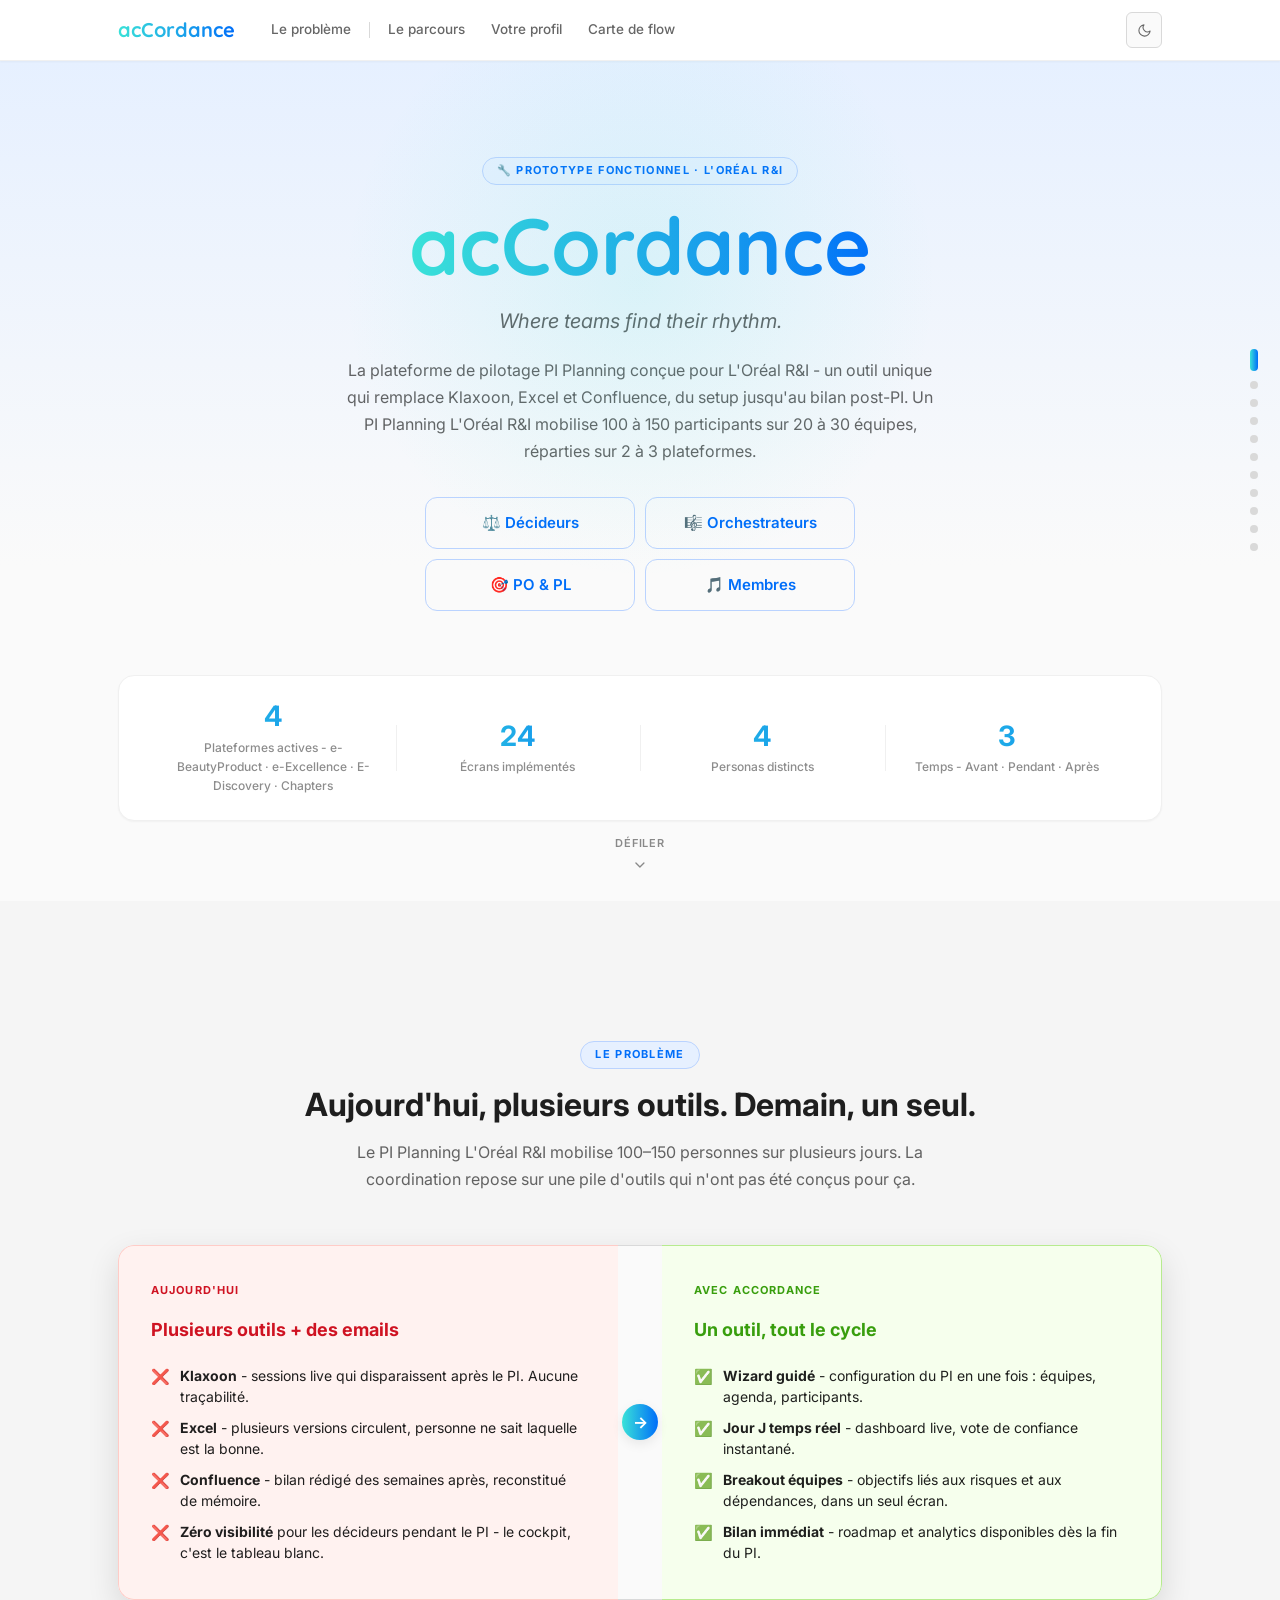
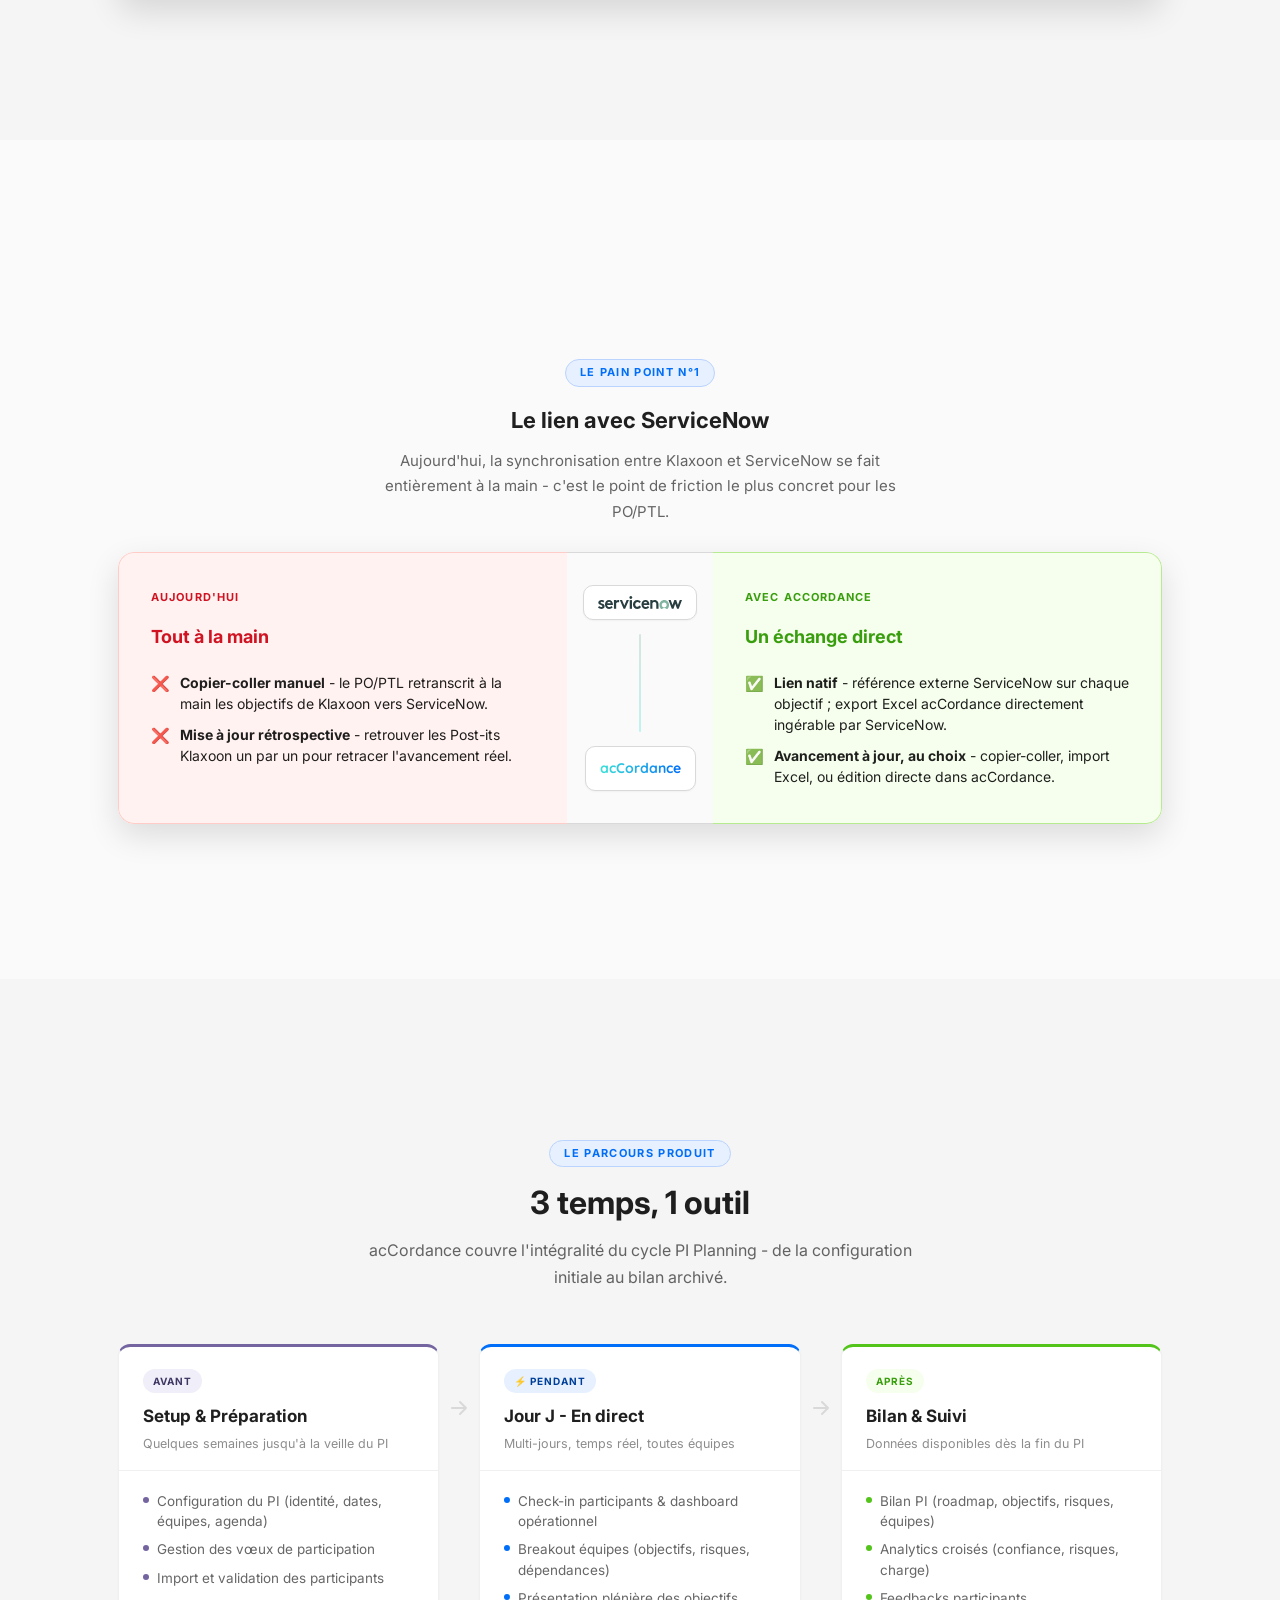
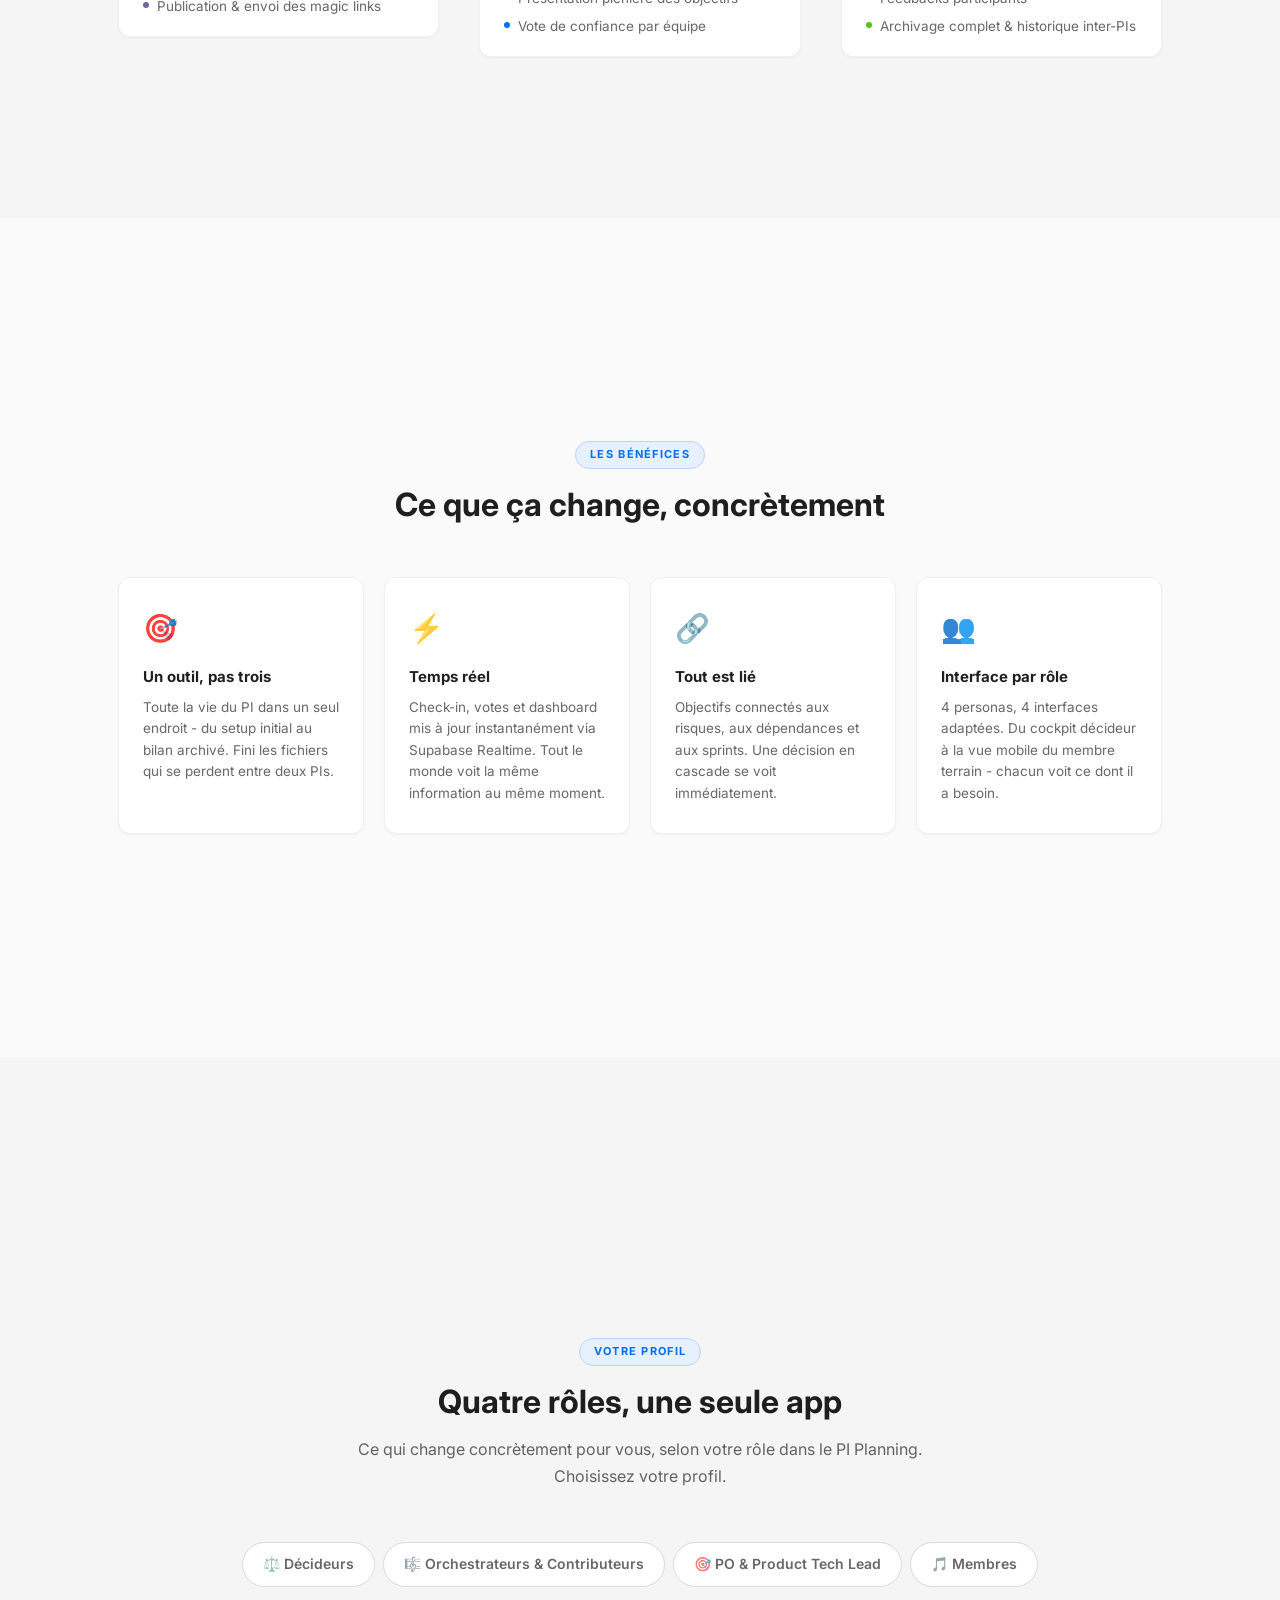
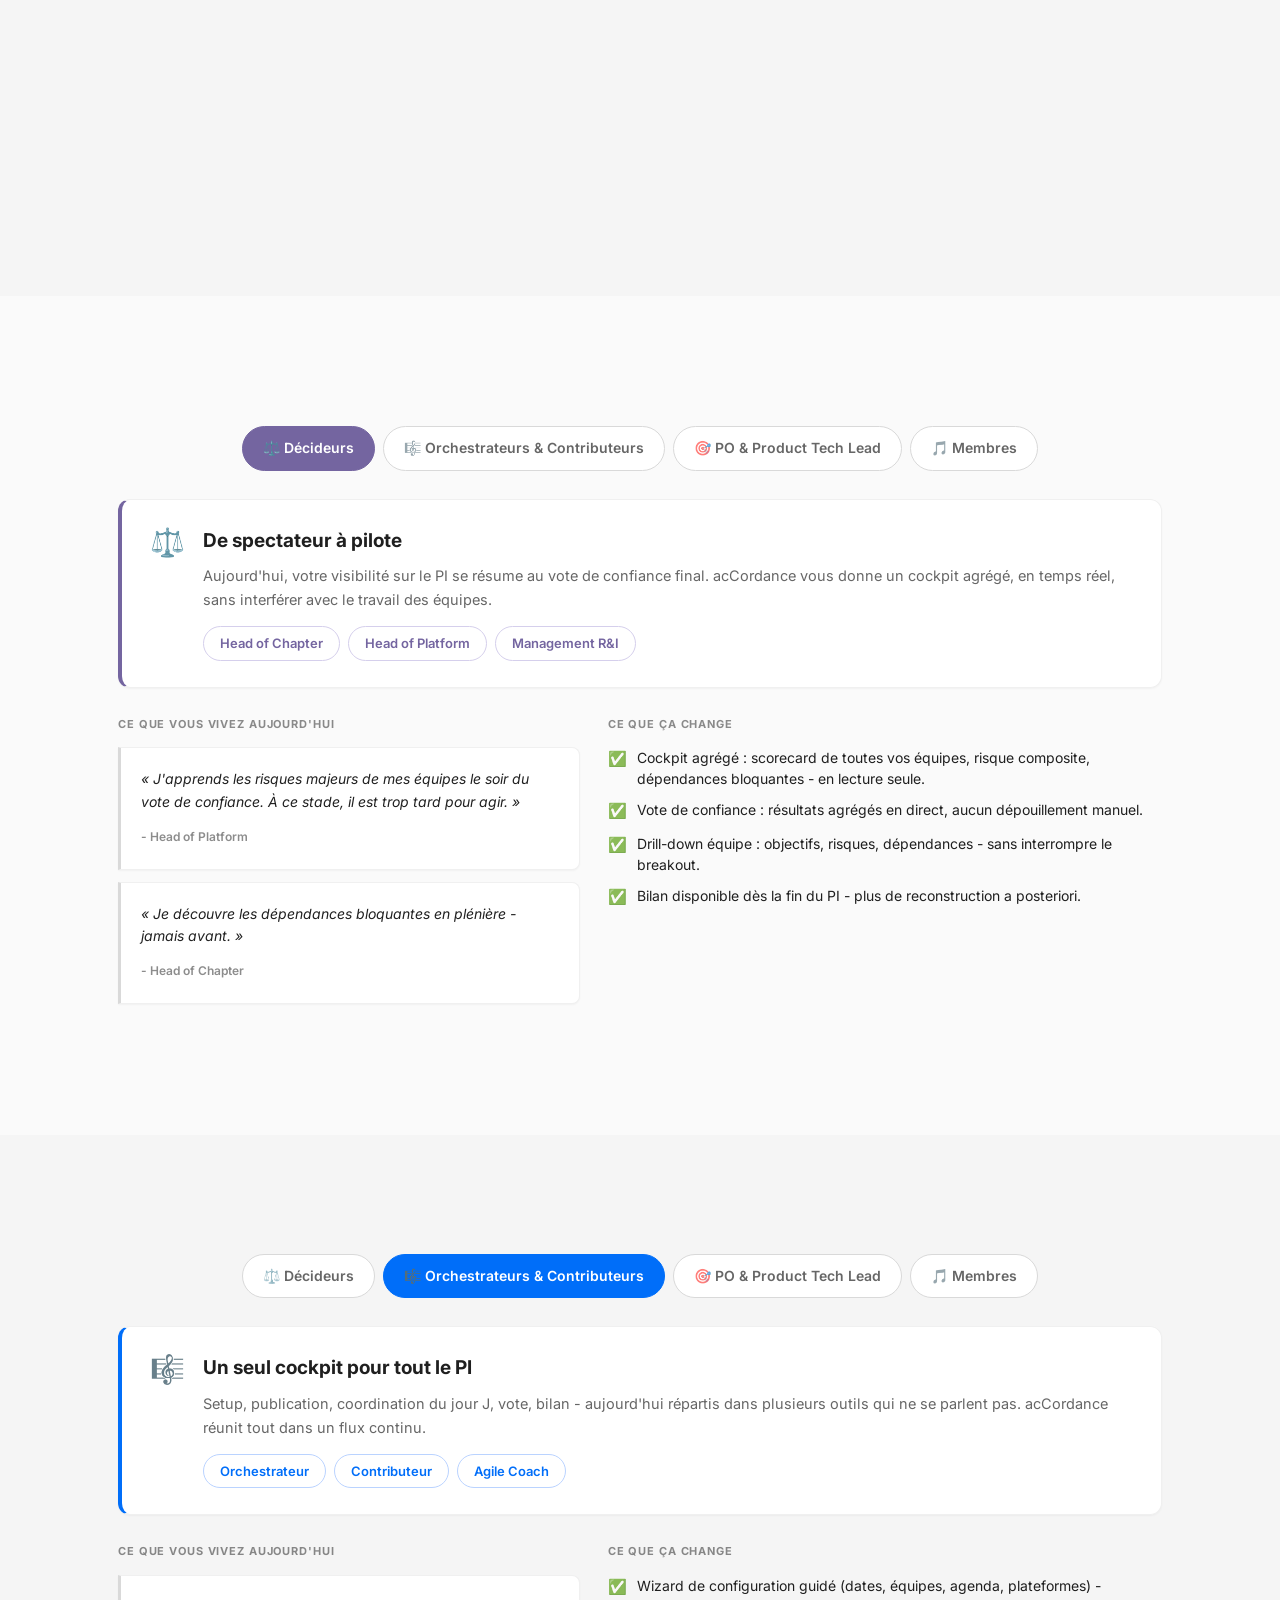
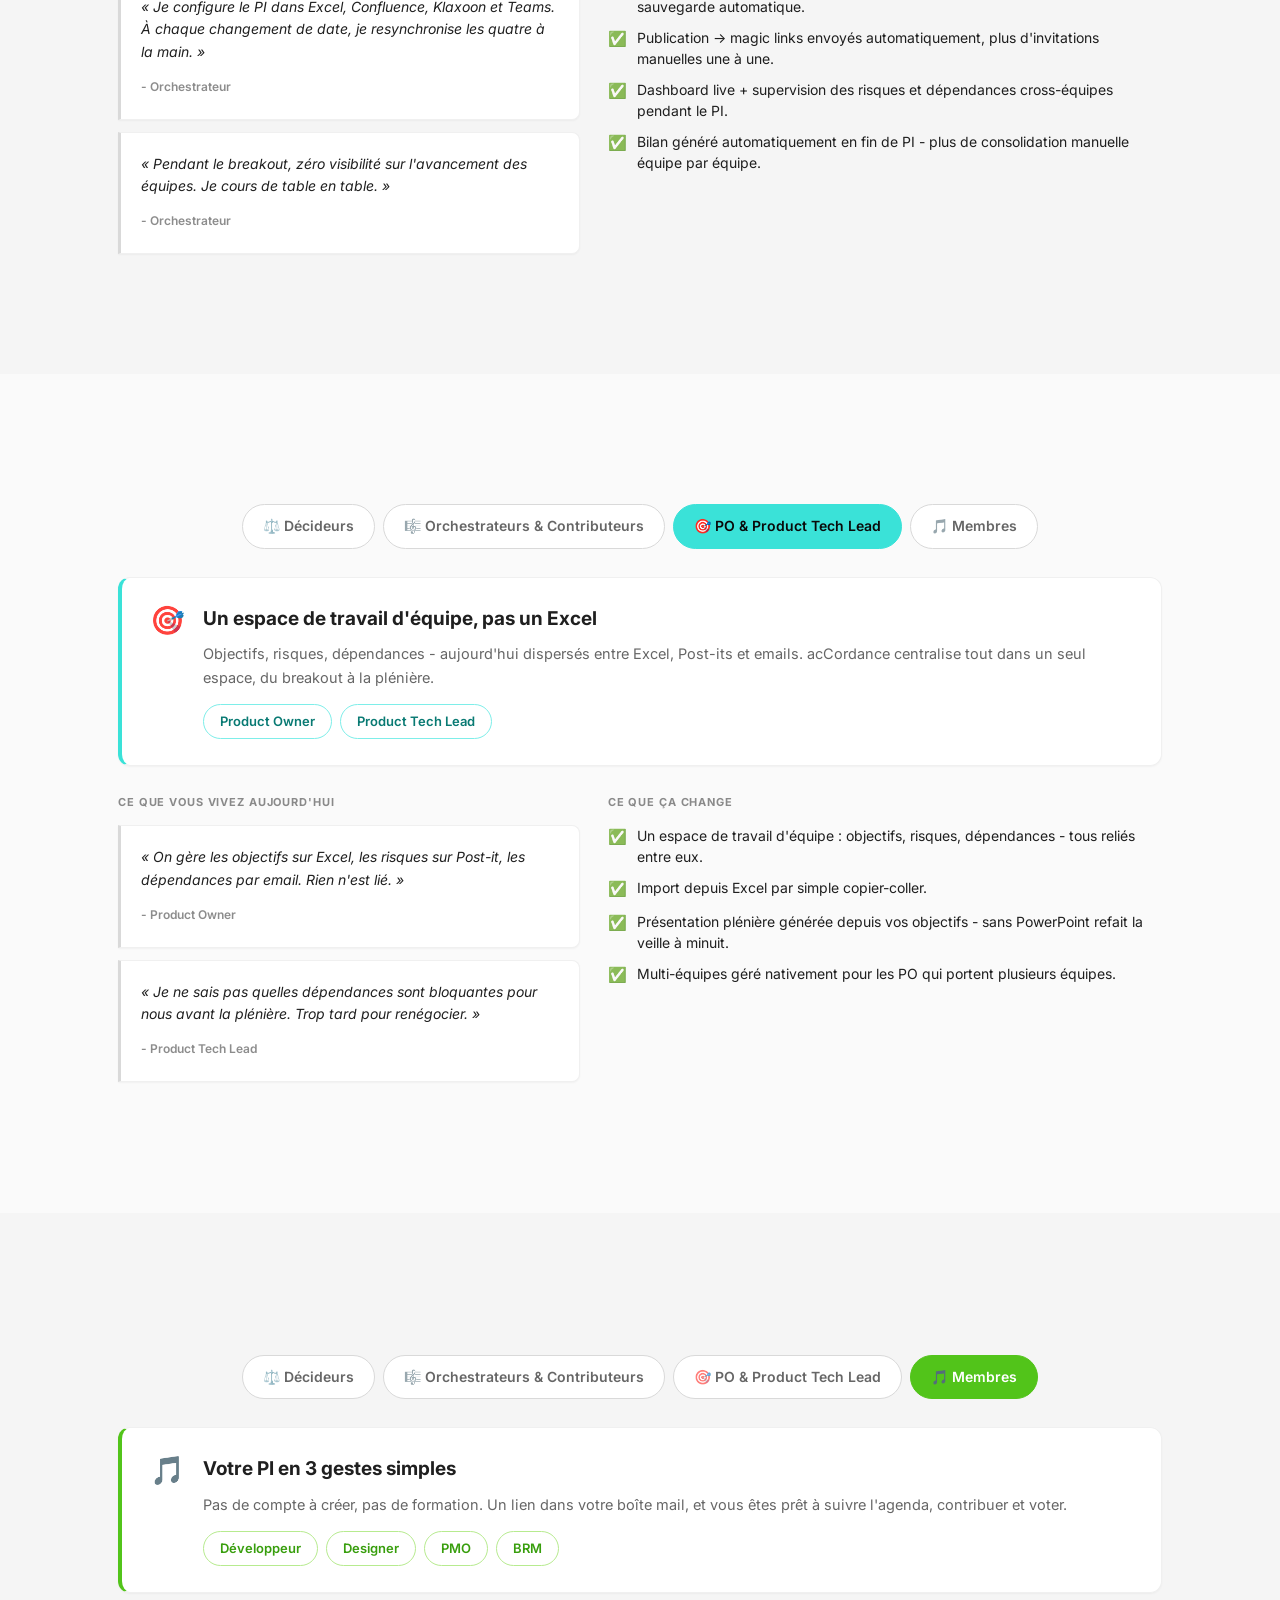
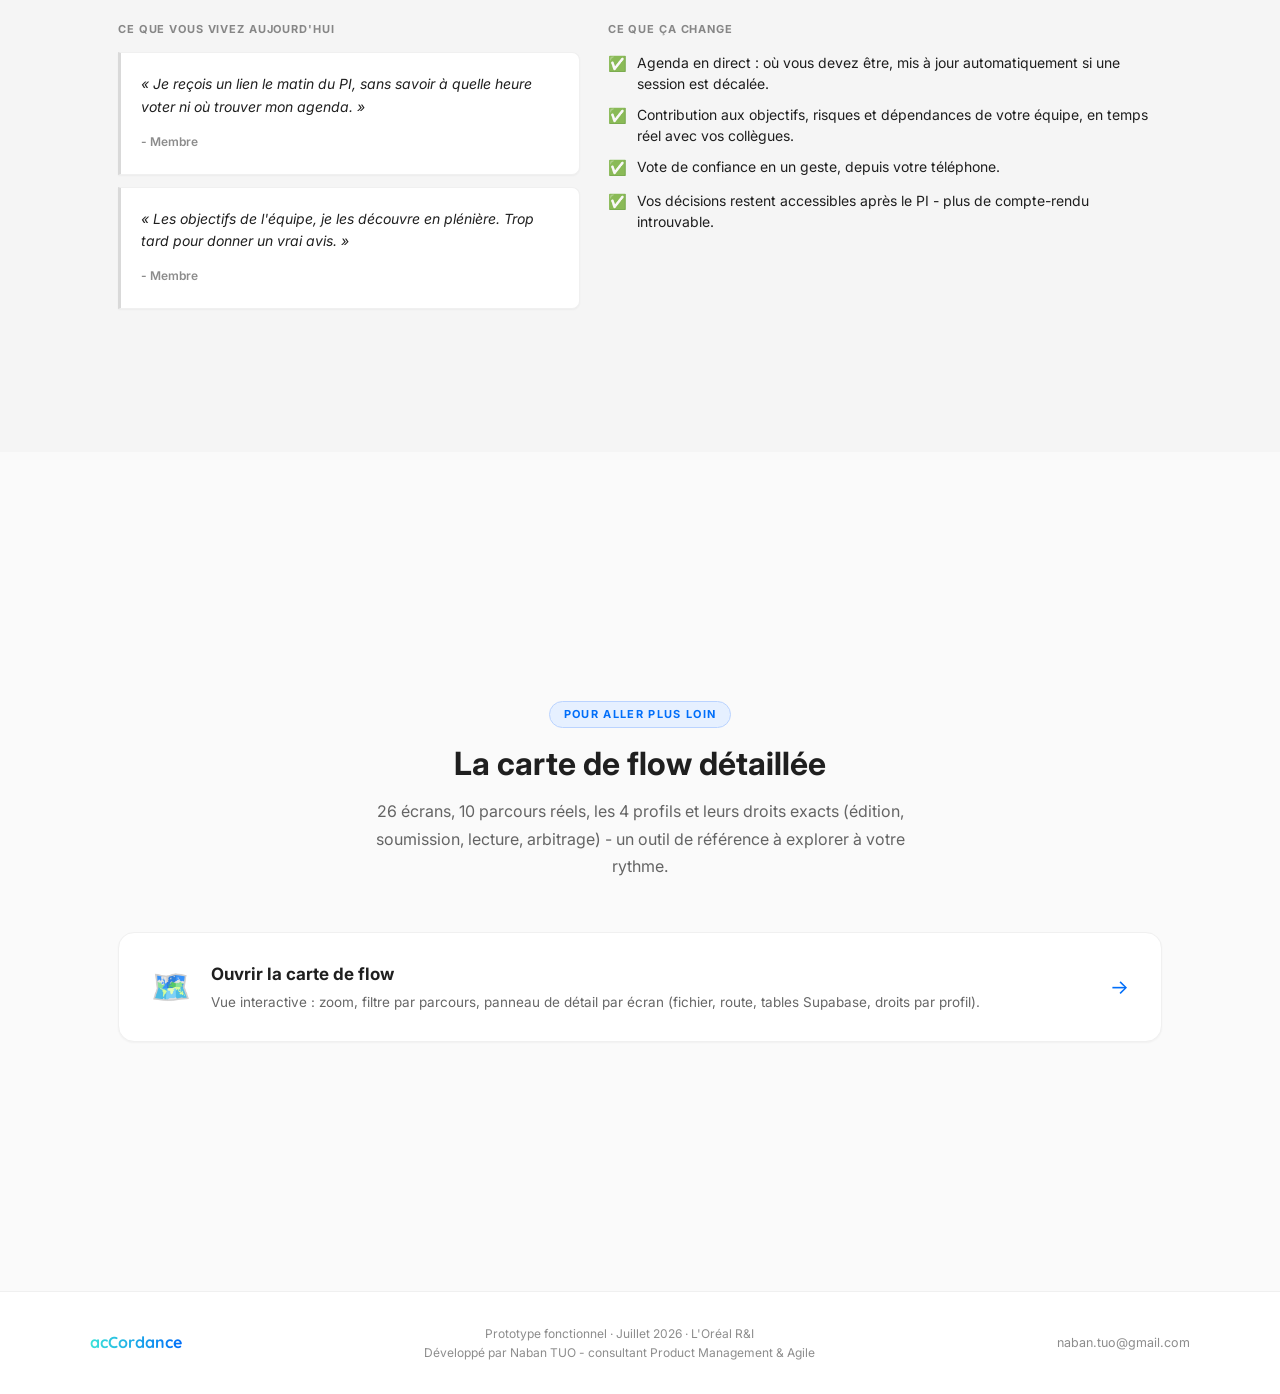
==== commit 1d4fd196: "feat(pitch) — restructure en slides scroll-snap La page unique devient un diaporama à faire défiler " ====
--- a/index.html
+++ b/index.html
@@ -7,7 +7,7 @@
   <link rel="stylesheet" href="tokens.css" />
   <link rel="stylesheet" href="style.css" />
 </head>
-<body id="top">
+<body>
 
 <!-- ══ NAV ══════════════════════════════════════════════════ -->
 <nav class="site-nav">
@@ -18,7 +18,7 @@
       <div class="nav-divider"></div>
       <a href="#parcours">Le parcours</a>
       <a href="#personas">Votre profil</a>
-      <a href="#blueprint">Vision élargie</a>
+      <a href="#blueprint">Carte de flow</a>
     </div>
     <div class="nav-actions">
       <button class="btn-theme" id="themeToggle" title="Basculer le thème" aria-label="Basculer thème clair/sombre"></button>
@@ -26,8 +26,23 @@
   </div>
 </nav>
 
-<!-- ══ HERO ══════════════════════════════════════════════════ -->
-<section class="hero">
+<!-- ══ RAIL DE SLIDES ══════════════════════════════════════════ -->
+<nav class="slide-dots" aria-label="Navigation des slides">
+  <a href="#top" class="slide-dot" data-dot title="Accueil"></a>
+  <a href="#probleme" class="slide-dot" data-dot title="Le problème"></a>
+  <a href="#servicenow" class="slide-dot" data-dot title="ServiceNow"></a>
+  <a href="#parcours" class="slide-dot" data-dot title="Le parcours"></a>
+  <a href="#benefices" class="slide-dot" data-dot title="Les bénéfices"></a>
+  <a href="#personas" class="slide-dot" data-dot title="Votre profil"></a>
+  <a href="#persona-decideur" class="slide-dot" data-dot title="Décideurs"></a>
+  <a href="#persona-orchestrateur" class="slide-dot" data-dot title="Orchestrateurs"></a>
+  <a href="#persona-popl" class="slide-dot" data-dot title="PO &amp; PL"></a>
+  <a href="#persona-membre" class="slide-dot" data-dot title="Membres"></a>
+  <a href="#blueprint" class="slide-dot" data-dot title="Carte de flow"></a>
+</nav>
+
+<!-- ══ SLIDE 1 · HERO ══════════════════════════════════════════ -->
+<section class="hero slide" id="top">
   <span class="section-eyebrow">🔧 Prototype fonctionnel · L'Oréal R&amp;I</span>
   <div class="hero-brand">acCordance</div>
   <p class="hero-tagline">Where teams find their rhythm.</p>
@@ -38,10 +53,10 @@
   </p>
 
   <div class="hero-ctas">
-    <button class="btn btn-outline btn-lg" data-jump-tab="decideur">⚖️ Décideurs</button>
-    <button class="btn btn-outline btn-lg" data-jump-tab="orchestrateur">🎼 Orchestrateurs</button>
-    <button class="btn btn-outline btn-lg" data-jump-tab="popl">🎯 PO &amp; PL</button>
-    <button class="btn btn-outline btn-lg" data-jump-tab="membre">🎵 Membres</button>
+    <a href="#persona-decideur" class="btn btn-outline btn-lg">⚖️ Décideurs</a>
+    <a href="#persona-orchestrateur" class="btn btn-outline btn-lg">🎼 Orchestrateurs</a>
+    <a href="#persona-popl" class="btn btn-outline btn-lg">🎯 PO &amp; PL</a>
+    <a href="#persona-membre" class="btn btn-outline btn-lg">🎵 Membres</a>
   </div>
 
   <div class="container">
@@ -64,10 +79,15 @@
       </div>
     </div>
   </div>
-</section>
-
-<!-- ══ LE PROBLÈME ══════════════════════════════════════════ -->
-<section class="section section--alt" id="probleme">
+
+  <a href="#probleme" class="slide-hint" aria-label="Slide suivante">
+    <span>Défiler</span>
+    <svg width="16" height="16" viewBox="0 0 24 24" fill="none" stroke="currentColor" stroke-width="2" stroke-linecap="round" stroke-linejoin="round"><polyline points="6 9 12 15 18 9"/></svg>
+  </a>
+</section>
+
+<!-- ══ SLIDE 2 · LE PROBLÈME ═══════════════════════════════════ -->
+<section class="section section--alt slide" id="probleme">
   <div class="container">
     <div class="section-header">
       <span class="section-eyebrow">Le problème</span>
@@ -102,7 +122,12 @@
         </div>
       </div>
     </div>
-
+  </div>
+</section>
+
+<!-- ══ SLIDE 3 · SERVICENOW ════════════════════════════════════ -->
+<section class="section slide" id="servicenow">
+  <div class="container">
     <div class="sn-panel-header">
       <span class="section-eyebrow">Le pain point n°1</span>
       <h3 class="sn-panel-title">Le lien avec ServiceNow</h3>
@@ -145,8 +170,8 @@
   </div>
 </section>
 
-<!-- ══ LE PARCOURS - 3 TEMPS ═══════════════════════════════════ -->
-<section class="section" id="parcours">
+<!-- ══ SLIDE 4 · LE PARCOURS - 3 TEMPS ═══════════════════════════ -->
+<section class="section section--alt slide" id="parcours">
   <div class="container">
     <div class="section-header">
       <span class="section-eyebrow">Le parcours produit</span>
@@ -221,8 +246,8 @@
   </div>
 </section>
 
-<!-- ══ GAINS ══════════════════════════════════════════════════ -->
-<section class="section section--alt">
+<!-- ══ SLIDE 5 · GAINS ══════════════════════════════════════════ -->
+<section class="section slide" id="benefices">
   <div class="container">
     <div class="section-header">
       <span class="section-eyebrow">Les bénéfices</span>
@@ -254,166 +279,198 @@
   </div>
 </section>
 
-<!-- ══ VOTRE PROFIL - ONGLETS PERSONA ═══════════════════════════ -->
-<section class="section section--alt" id="personas">
+<!-- ══ SLIDE 6 · VOTRE PROFIL (DIVIDER) ════════════════════════ -->
+<section class="section section--alt slide" id="personas">
   <div class="container">
     <div class="section-header">
       <span class="section-eyebrow">Votre profil</span>
       <h2 class="section-title">Quatre rôles, une seule app</h2>
-      <p class="section-desc">Ce qui change concrètement pour vous, selon votre rôle dans le PI Planning.</p>
-    </div>
-
-    <div class="tab-nav" role="tablist">
-      <button class="tab-btn active" data-tab="decideur" role="tab" aria-selected="true">⚖️ Décideurs</button>
-      <button class="tab-btn" data-tab="orchestrateur" role="tab" aria-selected="false">🎼 Orchestrateurs &amp; Contributeurs</button>
-      <button class="tab-btn" data-tab="popl" role="tab" aria-selected="false">🎯 PO &amp; Product Tech Lead</button>
-      <button class="tab-btn" data-tab="membre" role="tab" aria-selected="false">🎵 Membres</button>
-    </div>
-
-    <div class="tab-panels">
-
-      <!-- ── DÉCIDEUR ────────────────────────────────────────── -->
-      <div class="tab-panel active panel-decideur" id="panel-decideur">
-        <div class="panel-head">
-          <div class="panel-head-icon">⚖️</div>
-          <div class="panel-head-body">
-            <h3>De spectateur à pilote</h3>
-            <p>Aujourd'hui, votre visibilité sur le PI se résume au vote de confiance final. acCordance vous donne un cockpit agrégé, en temps réel, sans interférer avec le travail des équipes.</p>
-            <div class="panel-head-roles">
-              <span class="role-chip">Head of Chapter</span>
-              <span class="role-chip">Head of Platform</span>
-              <span class="role-chip">Management R&amp;I</span>
-            </div>
-          </div>
-        </div>
-        <div class="panel-cols">
-          <div>
-            <div class="panel-col-label">Ce que vous vivez aujourd'hui</div>
-            <div class="panel-quotes">
-              <div class="pain-quote"><q>J'apprends les risques majeurs de mes équipes le soir du vote de confiance. À ce stade, il est trop tard pour agir.</q><cite>- Head of Platform</cite></div>
-              <div class="pain-quote"><q>Je découvre les dépendances bloquantes en plénière - jamais avant.</q><cite>- Head of Chapter</cite></div>
-            </div>
-          </div>
-          <div>
-            <div class="panel-col-label">Ce que ça change</div>
-            <div class="ba-items">
-              <div class="ba-item"><span class="ba-icon">✅</span><span>Cockpit agrégé : scorecard de toutes vos équipes, risque composite, dépendances bloquantes - en lecture seule.</span></div>
-              <div class="ba-item"><span class="ba-icon">✅</span><span>Vote de confiance : résultats agrégés en direct, aucun dépouillement manuel.</span></div>
-              <div class="ba-item"><span class="ba-icon">✅</span><span>Drill-down équipe : objectifs, risques, dépendances - sans interrompre le breakout.</span></div>
-              <div class="ba-item"><span class="ba-icon">✅</span><span>Bilan disponible dès la fin du PI - plus de reconstruction a posteriori.</span></div>
-            </div>
-          </div>
-        </div>
-      </div>
-
-      <!-- ── ORCHESTRATEUR & CONTRIBUTEUR ────────────────────── -->
-      <div class="tab-panel panel-orchestrateur" id="panel-orchestrateur">
-        <div class="panel-head">
-          <div class="panel-head-icon">🎼</div>
-          <div class="panel-head-body">
-            <h3>Un seul cockpit pour tout le PI</h3>
-            <p>Setup, publication, coordination du jour J, vote, bilan - aujourd'hui répartis dans plusieurs outils qui ne se parlent pas. acCordance réunit tout dans un flux continu.</p>
-            <div class="panel-head-roles">
-              <span class="role-chip">Orchestrateur</span>
-              <span class="role-chip">Contributeur</span>
-              <span class="role-chip">Agile Coach</span>
-            </div>
-          </div>
-        </div>
-        <div class="panel-cols">
-          <div>
-            <div class="panel-col-label">Ce que vous vivez aujourd'hui</div>
-            <div class="panel-quotes">
-              <div class="pain-quote"><q>Je configure le PI dans Excel, Confluence, Klaxoon et Teams. À chaque changement de date, je resynchronise les quatre à la main.</q><cite>- Orchestrateur</cite></div>
-              <div class="pain-quote"><q>Pendant le breakout, zéro visibilité sur l'avancement des équipes. Je cours de table en table.</q><cite>- Orchestrateur</cite></div>
-            </div>
-          </div>
-          <div>
-            <div class="panel-col-label">Ce que ça change</div>
-            <div class="ba-items">
-              <div class="ba-item"><span class="ba-icon">✅</span><span>Wizard de configuration guidé (dates, équipes, agenda, plateformes) - sauvegarde automatique.</span></div>
-              <div class="ba-item"><span class="ba-icon">✅</span><span>Publication → magic links envoyés automatiquement, plus d'invitations manuelles une à une.</span></div>
-              <div class="ba-item"><span class="ba-icon">✅</span><span>Dashboard live + supervision des risques et dépendances cross-équipes pendant le PI.</span></div>
-              <div class="ba-item"><span class="ba-icon">✅</span><span>Bilan généré automatiquement en fin de PI - plus de consolidation manuelle équipe par équipe.</span></div>
-            </div>
-          </div>
-        </div>
-      </div>
-
-      <!-- ── PO & PL ──────────────────────────────────────────── -->
-      <div class="tab-panel panel-popl" id="panel-popl">
-        <div class="panel-head">
-          <div class="panel-head-icon">🎯</div>
-          <div class="panel-head-body">
-            <h3>Un espace de travail d'équipe, pas un Excel</h3>
-            <p>Objectifs, risques, dépendances - aujourd'hui dispersés entre Excel, Post-its et emails. acCordance centralise tout dans un seul espace, du breakout à la plénière.</p>
-            <div class="panel-head-roles">
-              <span class="role-chip">Product Owner</span>
-              <span class="role-chip">Product Tech Lead</span>
-            </div>
-          </div>
-        </div>
-        <div class="panel-cols">
-          <div>
-            <div class="panel-col-label">Ce que vous vivez aujourd'hui</div>
-            <div class="panel-quotes">
-              <div class="pain-quote"><q>On gère les objectifs sur Excel, les risques sur Post-it, les dépendances par email. Rien n'est lié.</q><cite>- Product Owner</cite></div>
-              <div class="pain-quote"><q>Je ne sais pas quelles dépendances sont bloquantes pour nous avant la plénière. Trop tard pour renégocier.</q><cite>- Product Tech Lead</cite></div>
-            </div>
-          </div>
-          <div>
-            <div class="panel-col-label">Ce que ça change</div>
-            <div class="ba-items">
-              <div class="ba-item"><span class="ba-icon">✅</span><span>Un espace de travail d'équipe : objectifs, risques, dépendances - tous reliés entre eux.</span></div>
-              <div class="ba-item"><span class="ba-icon">✅</span><span>Import depuis Excel par simple copier-coller.</span></div>
-              <div class="ba-item"><span class="ba-icon">✅</span><span>Présentation plénière générée depuis vos objectifs - sans PowerPoint refait la veille à minuit.</span></div>
-              <div class="ba-item"><span class="ba-icon">✅</span><span>Multi-équipes géré nativement pour les PO qui portent plusieurs équipes.</span></div>
-            </div>
-          </div>
-        </div>
-      </div>
-
-      <!-- ── MEMBRE ───────────────────────────────────────────── -->
-      <div class="tab-panel panel-membre" id="panel-membre">
-        <div class="panel-head">
-          <div class="panel-head-icon">🎵</div>
-          <div class="panel-head-body">
-            <h3>Votre PI en 3 gestes simples</h3>
-            <p>Pas de compte à créer, pas de formation. Un lien dans votre boîte mail, et vous êtes prêt à suivre l'agenda, contribuer et voter.</p>
-            <div class="panel-head-roles">
-              <span class="role-chip">Développeur</span>
-              <span class="role-chip">Designer</span>
-              <span class="role-chip">PMO</span>
-              <span class="role-chip">BRM</span>
-            </div>
-          </div>
-        </div>
-        <div class="panel-cols">
-          <div>
-            <div class="panel-col-label">Ce que vous vivez aujourd'hui</div>
-            <div class="panel-quotes">
-              <div class="pain-quote"><q>Je reçois un lien le matin du PI, sans savoir à quelle heure voter ni où trouver mon agenda.</q><cite>- Membre</cite></div>
-              <div class="pain-quote"><q>Les objectifs de l'équipe, je les découvre en plénière. Trop tard pour donner un vrai avis.</q><cite>- Membre</cite></div>
-            </div>
-          </div>
-          <div>
-            <div class="panel-col-label">Ce que ça change</div>
-            <div class="ba-items">
-              <div class="ba-item"><span class="ba-icon">✅</span><span>Agenda en direct : où vous devez être, mis à jour automatiquement si une session est décalée.</span></div>
-              <div class="ba-item"><span class="ba-icon">✅</span><span>Contribution aux objectifs, risques et dépendances de votre équipe, en temps réel avec vos collègues.</span></div>
-              <div class="ba-item"><span class="ba-icon">✅</span><span>Vote de confiance en un geste, depuis votre téléphone.</span></div>
-              <div class="ba-item"><span class="ba-icon">✅</span><span>Vos décisions restent accessibles après le PI - plus de compte-rendu introuvable.</span></div>
-            </div>
-          </div>
-        </div>
-      </div>
-
-    </div>
-  </div>
-</section>
-
-<!-- ══ VISION ÉLARGIE - CARTE DE FLOW (LIEN EXTERNE) ═══════════════ -->
-<section class="section" id="blueprint">
+      <p class="section-desc">Ce qui change concrètement pour vous, selon votre rôle dans le PI Planning. Choisissez votre profil.</p>
+    </div>
+
+    <div class="persona-switch">
+      <a href="#persona-decideur" class="persona-switch-item" data-persona="decideur">⚖️ Décideurs</a>
+      <a href="#persona-orchestrateur" class="persona-switch-item" data-persona="orchestrateur">🎼 Orchestrateurs &amp; Contributeurs</a>
+      <a href="#persona-popl" class="persona-switch-item" data-persona="popl">🎯 PO &amp; Product Tech Lead</a>
+      <a href="#persona-membre" class="persona-switch-item" data-persona="membre">🎵 Membres</a>
+    </div>
+  </div>
+</section>
+
+<!-- ══ SLIDE 7 · DÉCIDEUR ═══════════════════════════════════════ -->
+<section class="section slide panel-decideur" id="persona-decideur">
+  <div class="container">
+    <div class="persona-switch">
+      <a href="#persona-decideur" class="persona-switch-item is-current" data-persona="decideur">⚖️ Décideurs</a>
+      <a href="#persona-orchestrateur" class="persona-switch-item" data-persona="orchestrateur">🎼 Orchestrateurs &amp; Contributeurs</a>
+      <a href="#persona-popl" class="persona-switch-item" data-persona="popl">🎯 PO &amp; Product Tech Lead</a>
+      <a href="#persona-membre" class="persona-switch-item" data-persona="membre">🎵 Membres</a>
+    </div>
+
+    <div class="panel-head">
+      <div class="panel-head-icon">⚖️</div>
+      <div class="panel-head-body">
+        <h3>De spectateur à pilote</h3>
+        <p>Aujourd'hui, votre visibilité sur le PI se résume au vote de confiance final. acCordance vous donne un cockpit agrégé, en temps réel, sans interférer avec le travail des équipes.</p>
+        <div class="panel-head-roles">
+          <span class="role-chip">Head of Chapter</span>
+          <span class="role-chip">Head of Platform</span>
+          <span class="role-chip">Management R&amp;I</span>
+        </div>
+      </div>
+    </div>
+    <div class="panel-cols">
+      <div>
+        <div class="panel-col-label">Ce que vous vivez aujourd'hui</div>
+        <div class="panel-quotes">
+          <div class="pain-quote"><q>J'apprends les risques majeurs de mes équipes le soir du vote de confiance. À ce stade, il est trop tard pour agir.</q><cite>- Head of Platform</cite></div>
+          <div class="pain-quote"><q>Je découvre les dépendances bloquantes en plénière - jamais avant.</q><cite>- Head of Chapter</cite></div>
+        </div>
+      </div>
+      <div>
+        <div class="panel-col-label">Ce que ça change</div>
+        <div class="ba-items">
+          <div class="ba-item"><span class="ba-icon">✅</span><span>Cockpit agrégé : scorecard de toutes vos équipes, risque composite, dépendances bloquantes - en lecture seule.</span></div>
+          <div class="ba-item"><span class="ba-icon">✅</span><span>Vote de confiance : résultats agrégés en direct, aucun dépouillement manuel.</span></div>
+          <div class="ba-item"><span class="ba-icon">✅</span><span>Drill-down équipe : objectifs, risques, dépendances - sans interrompre le breakout.</span></div>
+          <div class="ba-item"><span class="ba-icon">✅</span><span>Bilan disponible dès la fin du PI - plus de reconstruction a posteriori.</span></div>
+        </div>
+      </div>
+    </div>
+  </div>
+</section>
+
+<!-- ══ SLIDE 8 · ORCHESTRATEUR & CONTRIBUTEUR ═══════════════════ -->
+<section class="section section--alt slide panel-orchestrateur" id="persona-orchestrateur">
+  <div class="container">
+    <div class="persona-switch">
+      <a href="#persona-decideur" class="persona-switch-item" data-persona="decideur">⚖️ Décideurs</a>
+      <a href="#persona-orchestrateur" class="persona-switch-item is-current" data-persona="orchestrateur">🎼 Orchestrateurs &amp; Contributeurs</a>
+      <a href="#persona-popl" class="persona-switch-item" data-persona="popl">🎯 PO &amp; Product Tech Lead</a>
+      <a href="#persona-membre" class="persona-switch-item" data-persona="membre">🎵 Membres</a>
+    </div>
+
+    <div class="panel-head">
+      <div class="panel-head-icon">🎼</div>
+      <div class="panel-head-body">
+        <h3>Un seul cockpit pour tout le PI</h3>
+        <p>Setup, publication, coordination du jour J, vote, bilan - aujourd'hui répartis dans plusieurs outils qui ne se parlent pas. acCordance réunit tout dans un flux continu.</p>
+        <div class="panel-head-roles">
+          <span class="role-chip">Orchestrateur</span>
+          <span class="role-chip">Contributeur</span>
+          <span class="role-chip">Agile Coach</span>
+        </div>
+      </div>
+    </div>
+    <div class="panel-cols">
+      <div>
+        <div class="panel-col-label">Ce que vous vivez aujourd'hui</div>
+        <div class="panel-quotes">
+          <div class="pain-quote"><q>Je configure le PI dans Excel, Confluence, Klaxoon et Teams. À chaque changement de date, je resynchronise les quatre à la main.</q><cite>- Orchestrateur</cite></div>
+          <div class="pain-quote"><q>Pendant le breakout, zéro visibilité sur l'avancement des équipes. Je cours de table en table.</q><cite>- Orchestrateur</cite></div>
+        </div>
+      </div>
+      <div>
+        <div class="panel-col-label">Ce que ça change</div>
+        <div class="ba-items">
+          <div class="ba-item"><span class="ba-icon">✅</span><span>Wizard de configuration guidé (dates, équipes, agenda, plateformes) - sauvegarde automatique.</span></div>
+          <div class="ba-item"><span class="ba-icon">✅</span><span>Publication → magic links envoyés automatiquement, plus d'invitations manuelles une à une.</span></div>
+          <div class="ba-item"><span class="ba-icon">✅</span><span>Dashboard live + supervision des risques et dépendances cross-équipes pendant le PI.</span></div>
+          <div class="ba-item"><span class="ba-icon">✅</span><span>Bilan généré automatiquement en fin de PI - plus de consolidation manuelle équipe par équipe.</span></div>
+        </div>
+      </div>
+    </div>
+  </div>
+</section>
+
+<!-- ══ SLIDE 9 · PO & PL ════════════════════════════════════════ -->
+<section class="section slide panel-popl" id="persona-popl">
+  <div class="container">
+    <div class="persona-switch">
+      <a href="#persona-decideur" class="persona-switch-item" data-persona="decideur">⚖️ Décideurs</a>
+      <a href="#persona-orchestrateur" class="persona-switch-item" data-persona="orchestrateur">🎼 Orchestrateurs &amp; Contributeurs</a>
+      <a href="#persona-popl" class="persona-switch-item is-current" data-persona="popl">🎯 PO &amp; Product Tech Lead</a>
+      <a href="#persona-membre" class="persona-switch-item" data-persona="membre">🎵 Membres</a>
+    </div>
+
+    <div class="panel-head">
+      <div class="panel-head-icon">🎯</div>
+      <div class="panel-head-body">
+        <h3>Un espace de travail d'équipe, pas un Excel</h3>
+        <p>Objectifs, risques, dépendances - aujourd'hui dispersés entre Excel, Post-its et emails. acCordance centralise tout dans un seul espace, du breakout à la plénière.</p>
+        <div class="panel-head-roles">
+          <span class="role-chip">Product Owner</span>
+          <span class="role-chip">Product Tech Lead</span>
+        </div>
+      </div>
+    </div>
+    <div class="panel-cols">
+      <div>
+        <div class="panel-col-label">Ce que vous vivez aujourd'hui</div>
+        <div class="panel-quotes">
+          <div class="pain-quote"><q>On gère les objectifs sur Excel, les risques sur Post-it, les dépendances par email. Rien n'est lié.</q><cite>- Product Owner</cite></div>
+          <div class="pain-quote"><q>Je ne sais pas quelles dépendances sont bloquantes pour nous avant la plénière. Trop tard pour renégocier.</q><cite>- Product Tech Lead</cite></div>
+        </div>
+      </div>
+      <div>
+        <div class="panel-col-label">Ce que ça change</div>
+        <div class="ba-items">
+          <div class="ba-item"><span class="ba-icon">✅</span><span>Un espace de travail d'équipe : objectifs, risques, dépendances - tous reliés entre eux.</span></div>
+          <div class="ba-item"><span class="ba-icon">✅</span><span>Import depuis Excel par simple copier-coller.</span></div>
+          <div class="ba-item"><span class="ba-icon">✅</span><span>Présentation plénière générée depuis vos objectifs - sans PowerPoint refait la veille à minuit.</span></div>
+          <div class="ba-item"><span class="ba-icon">✅</span><span>Multi-équipes géré nativement pour les PO qui portent plusieurs équipes.</span></div>
+        </div>
+      </div>
+    </div>
+  </div>
+</section>
+
+<!-- ══ SLIDE 10 · MEMBRE ════════════════════════════════════════ -->
+<section class="section section--alt slide panel-membre" id="persona-membre">
+  <div class="container">
+    <div class="persona-switch">
+      <a href="#persona-decideur" class="persona-switch-item" data-persona="decideur">⚖️ Décideurs</a>
+      <a href="#persona-orchestrateur" class="persona-switch-item" data-persona="orchestrateur">🎼 Orchestrateurs &amp; Contributeurs</a>
+      <a href="#persona-popl" class="persona-switch-item" data-persona="popl">🎯 PO &amp; Product Tech Lead</a>
+      <a href="#persona-membre" class="persona-switch-item is-current" data-persona="membre">🎵 Membres</a>
+    </div>
+
+    <div class="panel-head">
+      <div class="panel-head-icon">🎵</div>
+      <div class="panel-head-body">
+        <h3>Votre PI en 3 gestes simples</h3>
+        <p>Pas de compte à créer, pas de formation. Un lien dans votre boîte mail, et vous êtes prêt à suivre l'agenda, contribuer et voter.</p>
+        <div class="panel-head-roles">
+          <span class="role-chip">Développeur</span>
+          <span class="role-chip">Designer</span>
+          <span class="role-chip">PMO</span>
+          <span class="role-chip">BRM</span>
+        </div>
+      </div>
+    </div>
+    <div class="panel-cols">
+      <div>
+        <div class="panel-col-label">Ce que vous vivez aujourd'hui</div>
+        <div class="panel-quotes">
+          <div class="pain-quote"><q>Je reçois un lien le matin du PI, sans savoir à quelle heure voter ni où trouver mon agenda.</q><cite>- Membre</cite></div>
+          <div class="pain-quote"><q>Les objectifs de l'équipe, je les découvre en plénière. Trop tard pour donner un vrai avis.</q><cite>- Membre</cite></div>
+        </div>
+      </div>
+      <div>
+        <div class="panel-col-label">Ce que ça change</div>
+        <div class="ba-items">
+          <div class="ba-item"><span class="ba-icon">✅</span><span>Agenda en direct : où vous devez être, mis à jour automatiquement si une session est décalée.</span></div>
+          <div class="ba-item"><span class="ba-icon">✅</span><span>Contribution aux objectifs, risques et dépendances de votre équipe, en temps réel avec vos collègues.</span></div>
+          <div class="ba-item"><span class="ba-icon">✅</span><span>Vote de confiance en un geste, depuis votre téléphone.</span></div>
+          <div class="ba-item"><span class="ba-icon">✅</span><span>Vos décisions restent accessibles après le PI - plus de compte-rendu introuvable.</span></div>
+        </div>
+      </div>
+    </div>
+  </div>
+</section>
+
+<!-- ══ SLIDE 11 · VISION ÉLARGIE - CARTE DE FLOW ═══════════════════ -->
+<section class="section slide" id="blueprint">
   <div class="container">
     <div class="section-header">
       <span class="section-eyebrow">Pour aller plus loin</span>
@@ -463,25 +520,41 @@
     localStorage.setItem('accordance-theme', next);
   });
 
-  // Onglets persona
-  function activateTab(tabName) {
-    document.querySelectorAll('.tab-btn').forEach((b) => {
-      const isActive = b.dataset.tab === tabName;
-      b.classList.toggle('active', isActive);
-      b.setAttribute('aria-selected', isActive ? 'true' : 'false');
+  // ── Slides : rail de progression (IntersectionObserver) ──────────────────
+  const slides = Array.from(document.querySelectorAll('.slide'));
+  const dots = Array.from(document.querySelectorAll('.slide-dot'));
+  const dotBySlideId = {};
+  dots.forEach((d) => { dotBySlideId[d.getAttribute('href').slice(1)] = d; });
+
+  const slideObserver = new IntersectionObserver((entries) => {
+    entries.forEach((entry) => {
+      const dot = dotBySlideId[entry.target.id];
+      if (!dot) return;
+      dot.classList.toggle('active', entry.isIntersecting);
     });
-    document.querySelectorAll('.tab-panel').forEach((p) => {
-      p.classList.toggle('active', p.id === 'panel-' + tabName);
+  }, { threshold: 0.6 });
+  slides.forEach((s) => slideObserver.observe(s));
+
+  // ── Slides : navigation clavier (une slide à la fois) ─────────────────────
+  function currentSlideIndex() {
+    let idx = 0, minDist = Infinity;
+    slides.forEach((s, i) => {
+      const d = Math.abs(s.getBoundingClientRect().top - 61);
+      if (d < minDist) { minDist = d; idx = i; }
     });
+    return idx;
   }
-  document.querySelectorAll('.tab-btn').forEach((btn) => {
-    btn.addEventListener('click', () => activateTab(btn.dataset.tab));
-  });
-  document.querySelectorAll('[data-jump-tab]').forEach((btn) => {
-    btn.addEventListener('click', () => {
-      activateTab(btn.dataset.jumpTab);
-      document.getElementById('personas').scrollIntoView({ behavior: 'smooth', block: 'start' });
-    });
+  document.addEventListener('keydown', (e) => {
+    if (e.metaKey || e.ctrlKey || e.altKey) return;
+    if (e.key === 'ArrowDown' || e.key === 'PageDown') {
+      e.preventDefault();
+      const next = Math.min(slides.length - 1, currentSlideIndex() + 1);
+      slides[next].scrollIntoView({ behavior: 'instant', block: 'start' });
+    } else if (e.key === 'ArrowUp' || e.key === 'PageUp') {
+      e.preventDefault();
+      const prev = Math.max(0, currentSlideIndex() - 1);
+      slides[prev].scrollIntoView({ behavior: 'instant', block: 'start' });
+    }
   });
 </script>
 
--- a/style.css
+++ b/style.css
@@ -8,7 +8,13 @@
 /* ── Reset & base ─────────────────────────────────────────── */
 *, *::before, *::after { box-sizing: border-box; margin: 0; padding: 0; }
 
-html { scroll-behavior: smooth; }
+html {
+  /* Pas de scroll-behavior:smooth ici : combiné à scroll-snap-type mandatory,
+     ça bloque toute navigation par ancre/clavier dans certains moteurs (testé) -
+     le snap natif garde un effet fluide au scroll molette/trackpad sans lui. */
+  scroll-snap-type: y mandatory;
+  scroll-padding-top: 61px;
+}
 
 body {
   font-family: 'Inter', var(--ff-sans);
@@ -32,6 +38,75 @@
 
 .section { padding: 80px 0; }
 .section--alt { background: var(--bg-subtle); }
+
+/* ── Slides (scroll-snap) ─────────────────────────────────── */
+.slide {
+  min-height: calc(100vh - 61px);
+  box-sizing: border-box;
+  scroll-snap-align: start;
+  scroll-snap-stop: always;
+}
+.hero.slide {
+  display: flex;
+  flex-direction: column;
+  align-items: center;
+  justify-content: center;
+}
+.section.slide {
+  display: flex;
+  align-items: center;
+  padding: 32px 0;
+}
+.section.slide > .container { width: 100%; }
+
+.slide-hint {
+  position: absolute;
+  bottom: 28px;
+  left: 50%;
+  transform: translateX(-50%);
+  display: flex;
+  flex-direction: column;
+  align-items: center;
+  gap: 4px;
+  color: var(--text-tertiary);
+  font-size: 11px;
+  font-weight: 600;
+  text-transform: uppercase;
+  letter-spacing: 0.08em;
+  animation: slide-hint-bounce 1.8s ease-in-out infinite;
+}
+@keyframes slide-hint-bounce {
+  0%, 100% { transform: translate(-50%, 0); }
+  50% { transform: translate(-50%, 6px); }
+}
+
+.slide-dots {
+  position: fixed;
+  right: 22px;
+  top: 50%;
+  transform: translateY(-50%);
+  z-index: 150;
+  display: flex;
+  flex-direction: column;
+  gap: 10px;
+}
+.slide-dot {
+  width: 8px;
+  height: 8px;
+  border-radius: 50%;
+  background: var(--border);
+  transition: all 0.2s;
+  flex-shrink: 0;
+}
+.slide-dot:hover { background: var(--text-tertiary); }
+.slide-dot.active {
+  background: var(--grad-h);
+  height: 22px;
+  border-radius: 4px;
+}
+@media (max-width: 900px) {
+  .slide-dots { display: none; }
+}
 
 /* ── Navigation ───────────────────────────────────────────── */
 .site-nav {
@@ -800,7 +875,7 @@
 }
 
 /* ============================================================
-   Persona Tabs - sélecteur unique (remplace les 4 pages séparées)
+   Personas - sélecteur de slide + contenu par profil
    ============================================================ */
 .role-chip {
   font-size: 13px;
@@ -812,43 +887,32 @@
   color: var(--text-secondary);
 }
 
-.tab-nav {
+.persona-switch {
   display: flex;
   flex-wrap: wrap;
   gap: 8px;
   justify-content: center;
-  margin-bottom: 36px;
-}
-
-.tab-btn {
+  margin-bottom: 28px;
+}
+.persona-switch-item {
   display: inline-flex;
   align-items: center;
   gap: 8px;
-  padding: 11px 20px;
+  padding: 10px 20px;
   border-radius: var(--radius-pill);
   border: 1.5px solid var(--border);
   background: var(--bg-elevated);
   color: var(--text-secondary);
   font-size: 14px;
-  font-family: inherit;
   font-weight: 600;
-  cursor: pointer;
   transition: all 0.15s;
 }
-.tab-btn:hover { background: var(--bg-subtle); color: var(--text-primary); }
-
-.tab-btn.active[data-tab="decideur"]      { background: var(--brand-purple); border-color: var(--brand-purple); color: #fff; }
-.tab-btn.active[data-tab="orchestrateur"] { background: var(--brand-blue);   border-color: var(--brand-blue);   color: #fff; }
-.tab-btn.active[data-tab="popl"]          { background: var(--brand-cyan);  border-color: var(--brand-cyan);   color: #0A0A0A; }
-.tab-btn.active[data-tab="membre"]        { background: var(--success);     border-color: var(--success);      color: #fff; }
-
-.tab-panel { display: none; }
-.tab-panel.active { display: block; animation: tabFadeIn 0.25s ease; }
-
-@keyframes tabFadeIn {
-  from { opacity: 0; transform: translateY(6px); }
-  to   { opacity: 1; transform: translateY(0); }
-}
+.persona-switch-item:hover { background: var(--bg-subtle); color: var(--text-primary); }
+
+.persona-switch-item.is-current[data-persona="decideur"]      { background: var(--brand-purple); border-color: var(--brand-purple); color: #fff; }
+.persona-switch-item.is-current[data-persona="orchestrateur"] { background: var(--brand-blue);   border-color: var(--brand-blue);   color: #fff; }
+.persona-switch-item.is-current[data-persona="popl"]          { background: var(--brand-cyan);  border-color: var(--brand-cyan);   color: #0A0A0A; }
+.persona-switch-item.is-current[data-persona="membre"]        { background: var(--success);     border-color: var(--success);      color: #fff; }
 
 .panel-head {
   display: flex;
@@ -897,7 +961,6 @@
 @media (max-width: 760px) {
   .panel-cols { grid-template-columns: 1fr; }
   .panel-head { flex-direction: column; }
-  .tab-btn { font-size: 13px; padding: 9px 14px; }
 }
 
 /* ============================================================
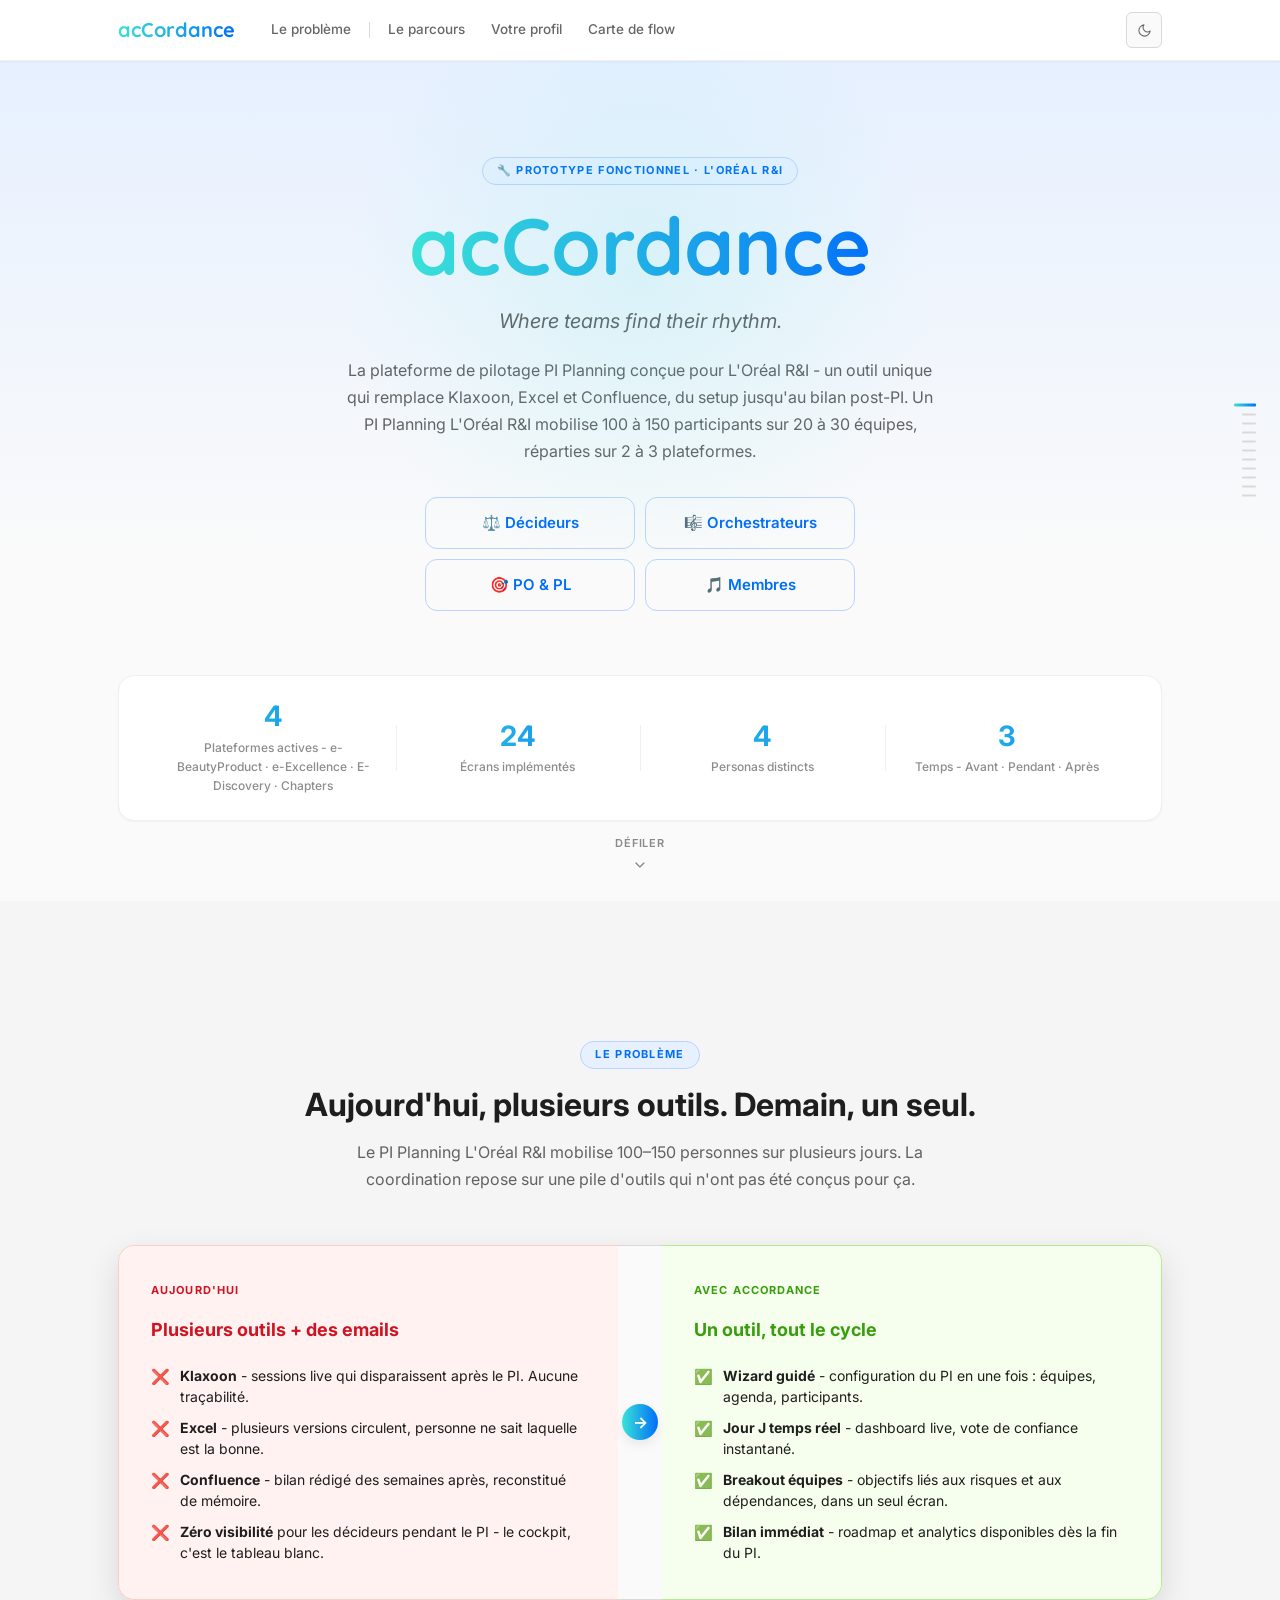
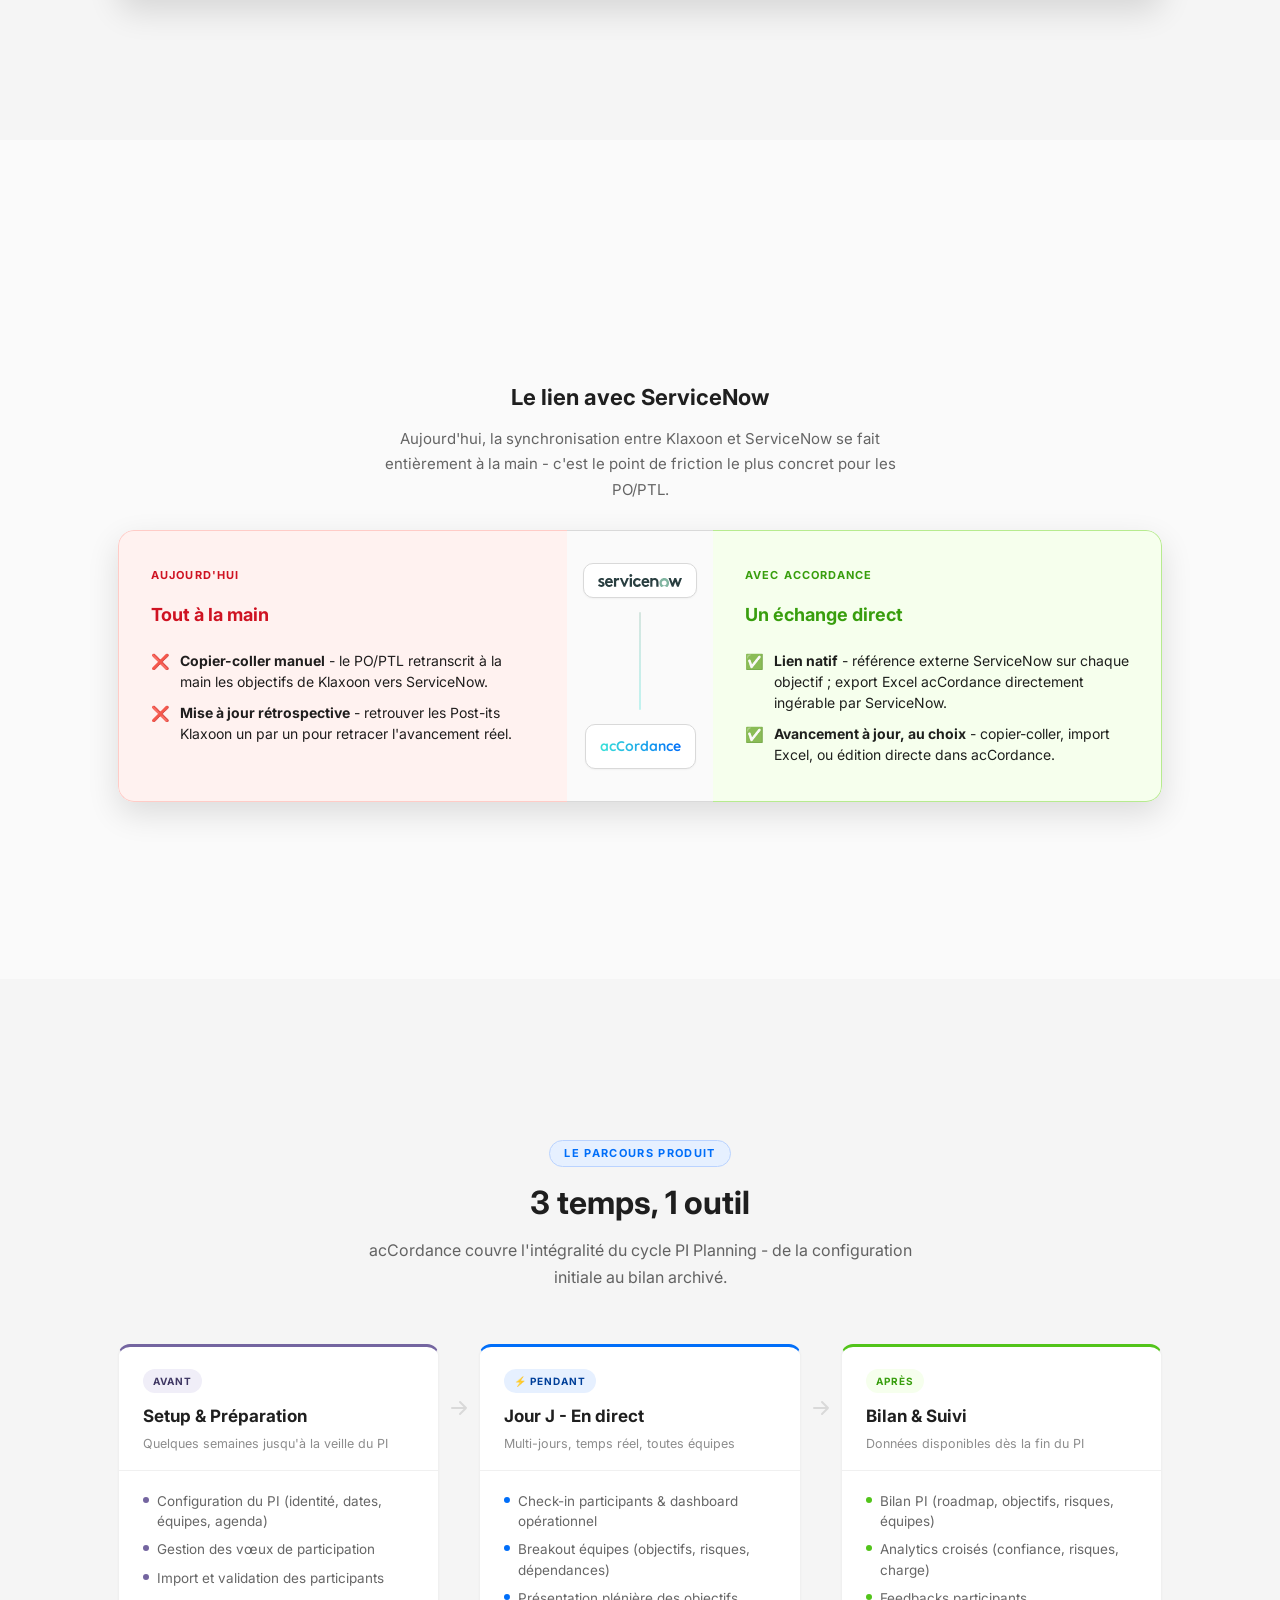
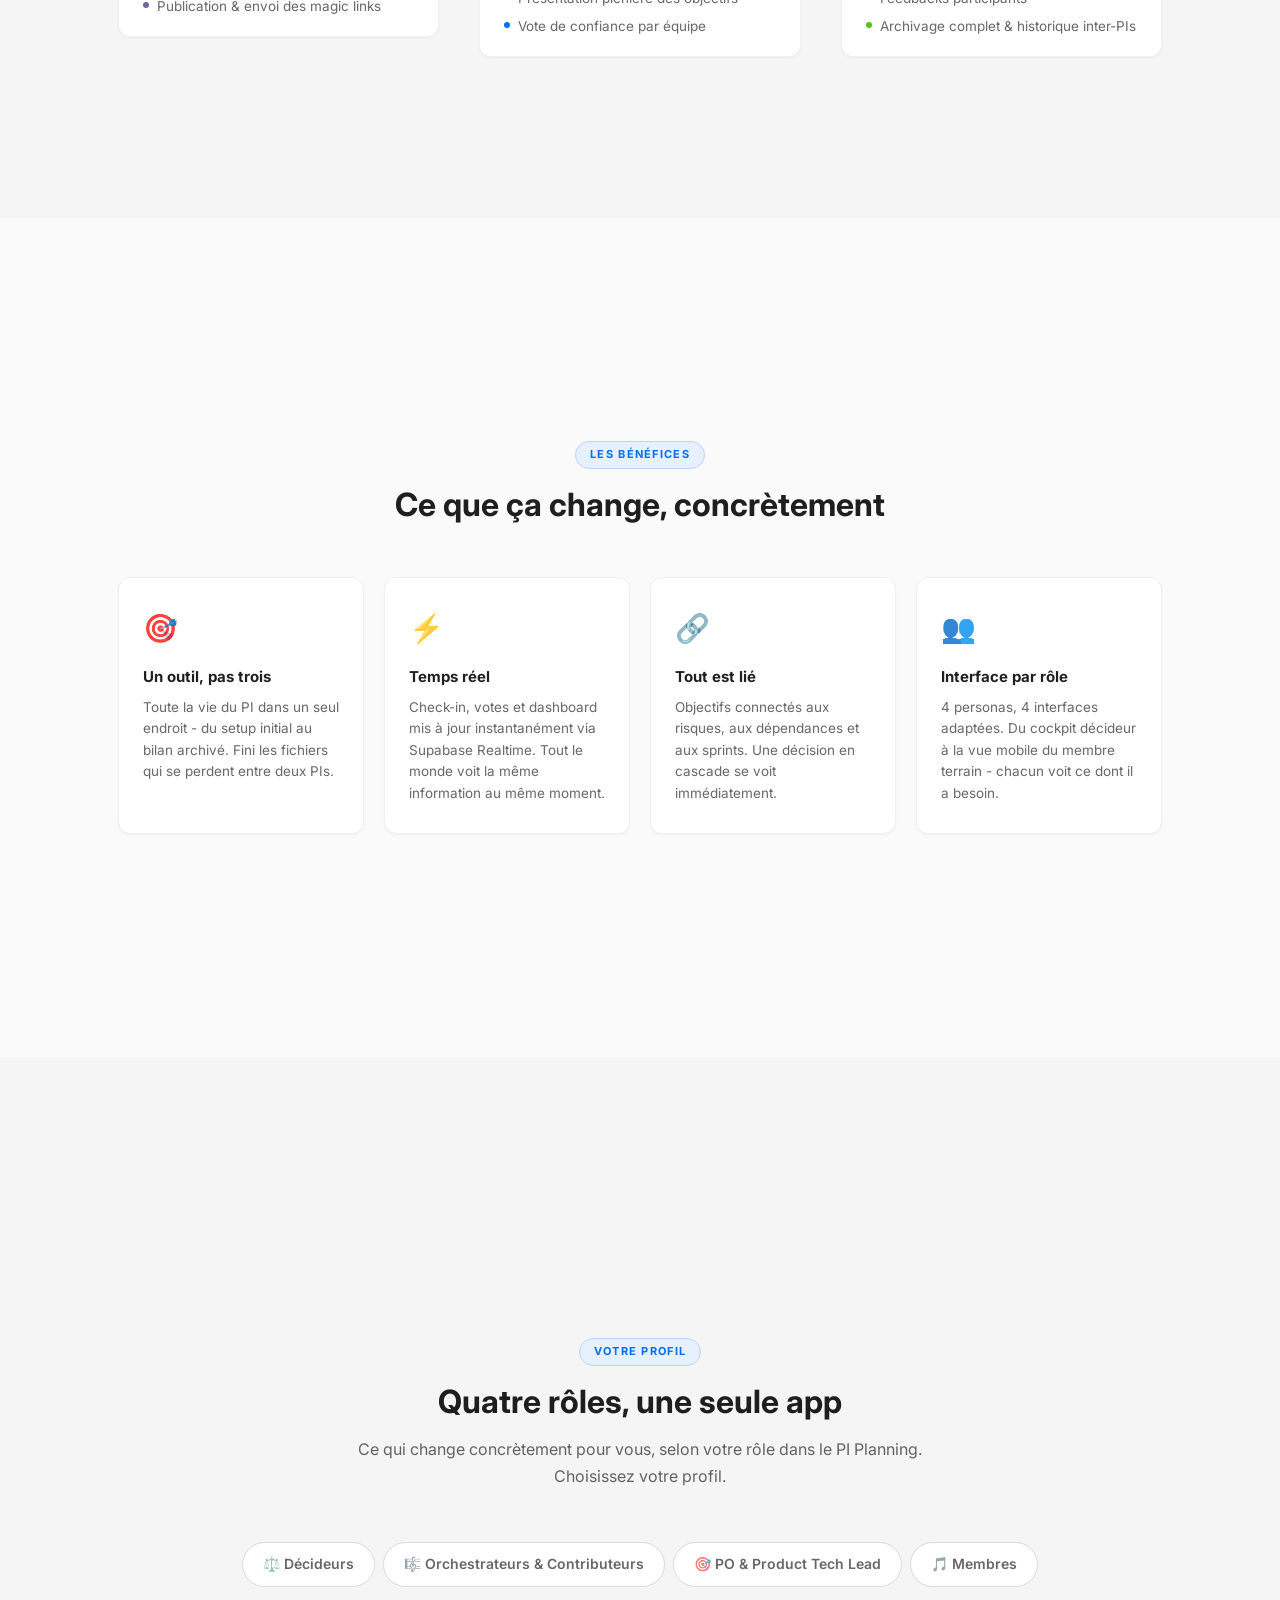
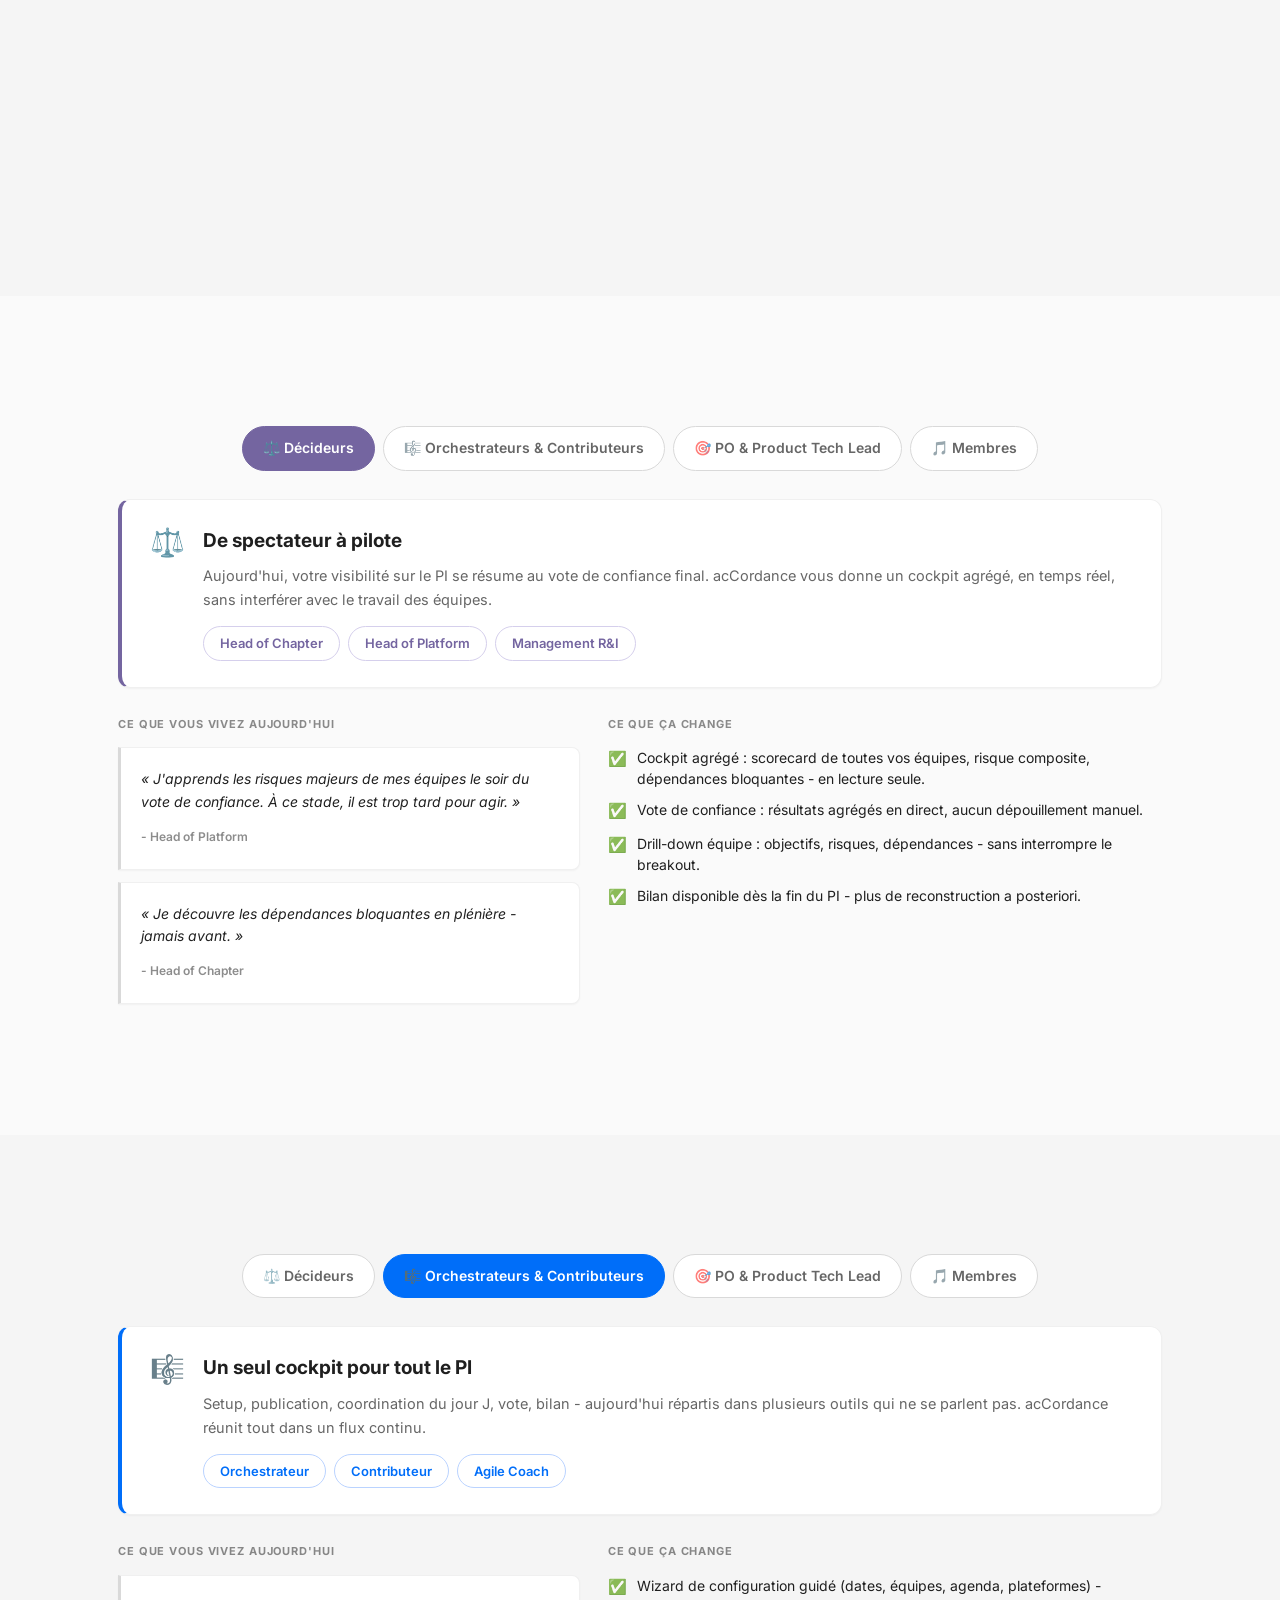
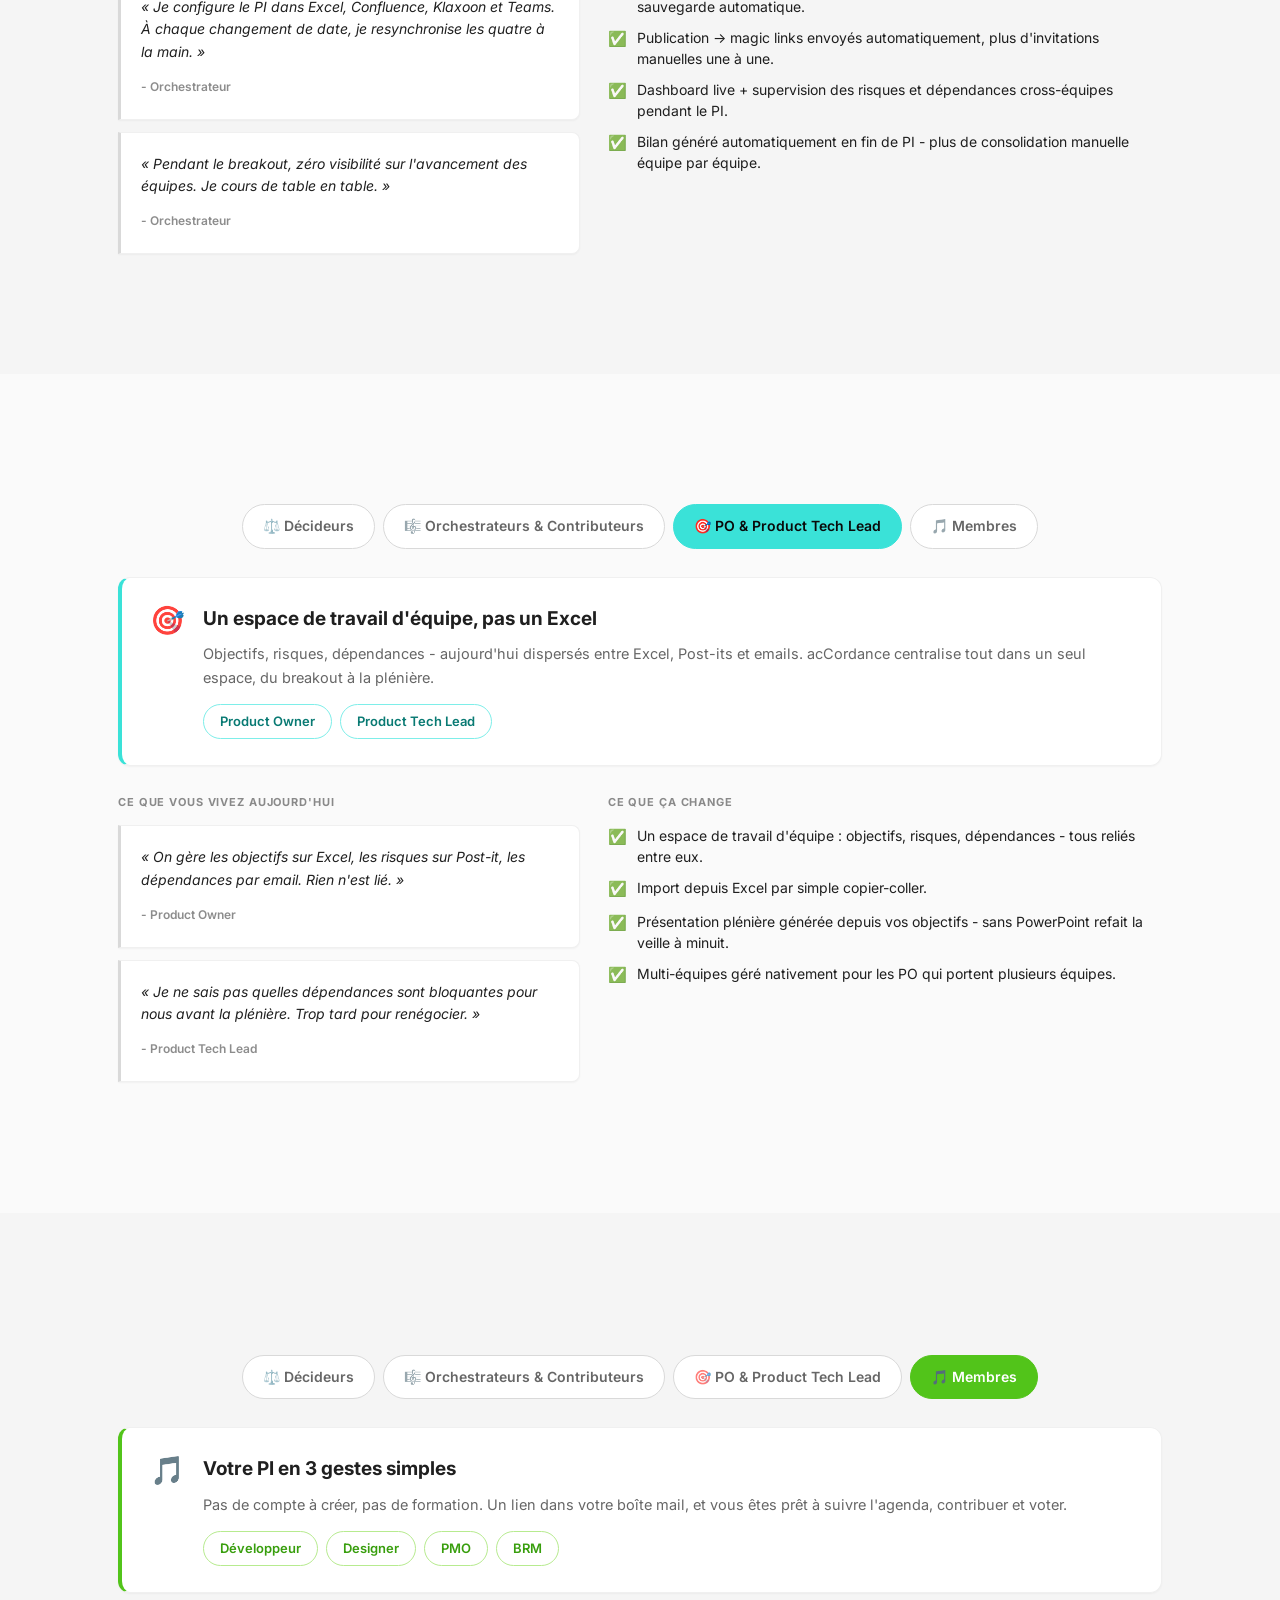
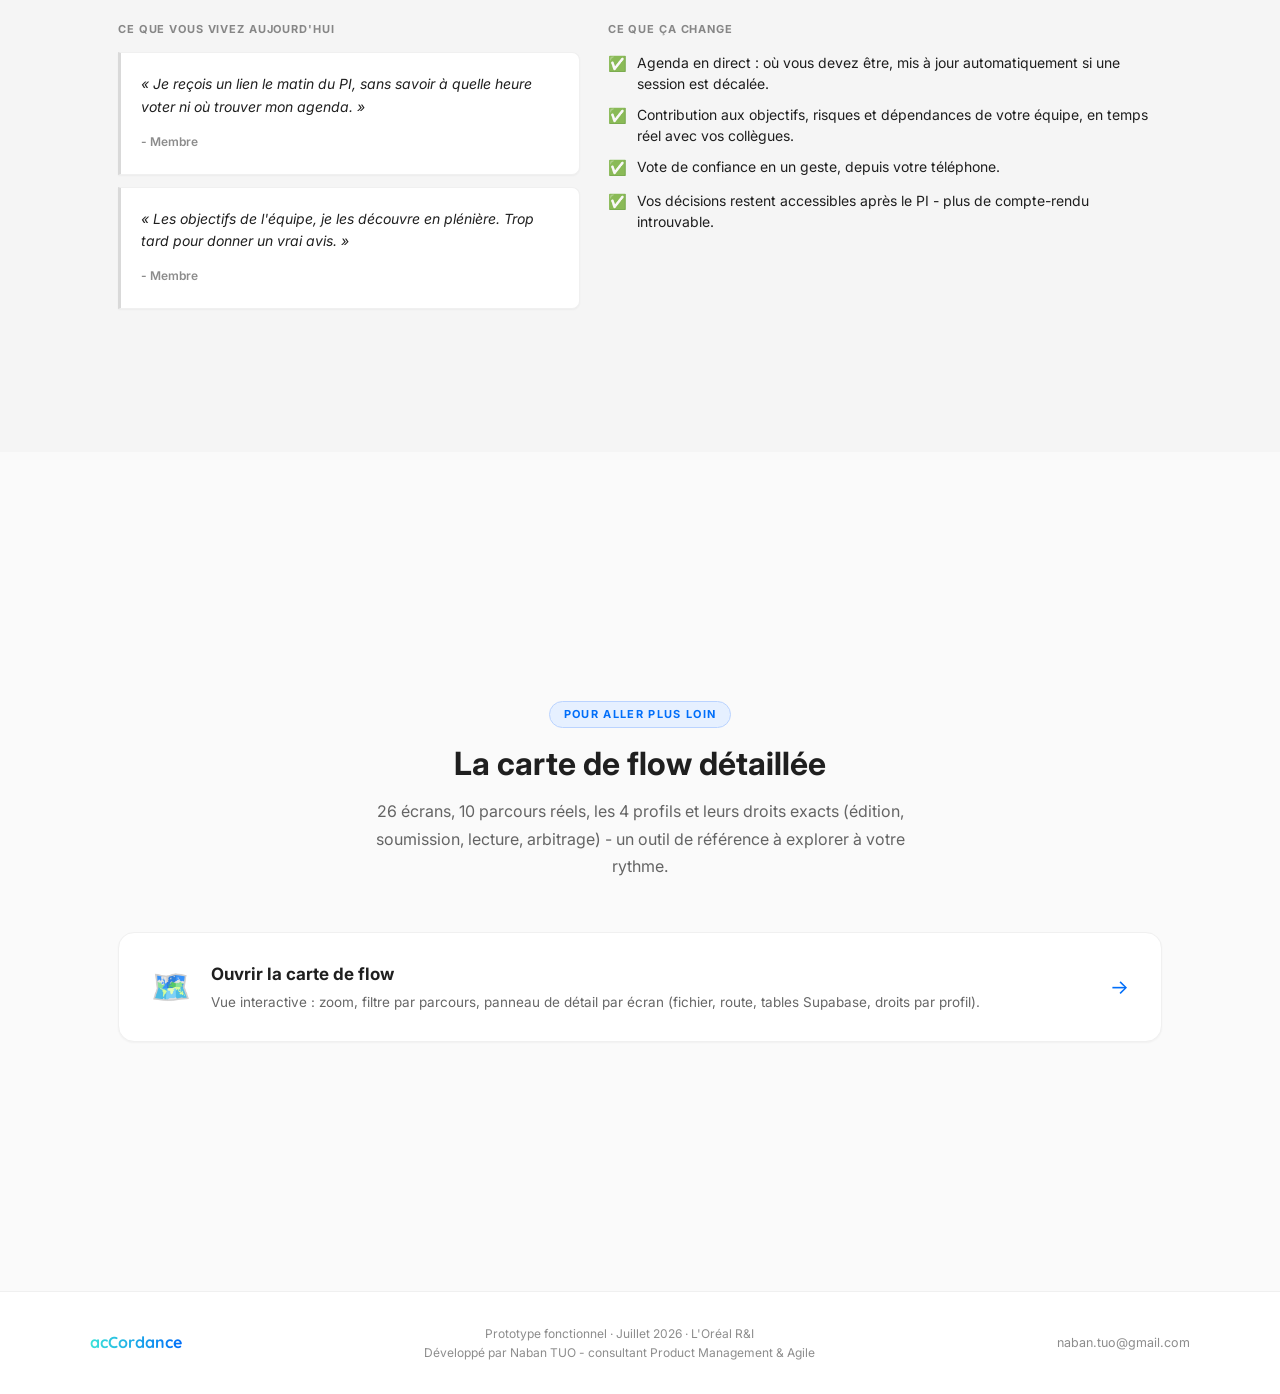
==== commit 22f923b7: "fix(pitch) — retire le badge "Le pain point n°1" de la slide ServiceNow Co-Authored-By: Claude Sonne" ====
--- a/index.html
+++ b/index.html
@@ -129,7 +129,6 @@
 <section class="section slide" id="servicenow">
   <div class="container">
     <div class="sn-panel-header">
-      <span class="section-eyebrow">Le pain point n°1</span>
       <h3 class="sn-panel-title">Le lien avec ServiceNow</h3>
       <p class="sn-panel-desc">Aujourd'hui, la synchronisation entre Klaxoon et ServiceNow se fait entièrement à la main - c'est le point de friction le plus concret pour les PO/PTL.</p>
     </div>
--- a/style.css
+++ b/style.css
@@ -82,27 +82,28 @@
 
 .slide-dots {
   position: fixed;
-  right: 22px;
+  right: 24px;
   top: 50%;
   transform: translateY(-50%);
   z-index: 150;
   display: flex;
   flex-direction: column;
-  gap: 10px;
+  align-items: flex-end;
+  gap: 7px;
 }
 .slide-dot {
-  width: 8px;
-  height: 8px;
-  border-radius: 50%;
+  width: 14px;
+  height: 2px;
+  border-radius: 1px;
   background: var(--border);
   transition: all 0.2s;
   flex-shrink: 0;
 }
-.slide-dot:hover { background: var(--text-tertiary); }
+.slide-dot:hover { width: 18px; background: var(--text-tertiary); }
 .slide-dot.active {
+  width: 22px;
+  height: 3px;
   background: var(--grad-h);
-  height: 22px;
-  border-radius: 4px;
 }
 @media (max-width: 900px) {
   .slide-dots { display: none; }
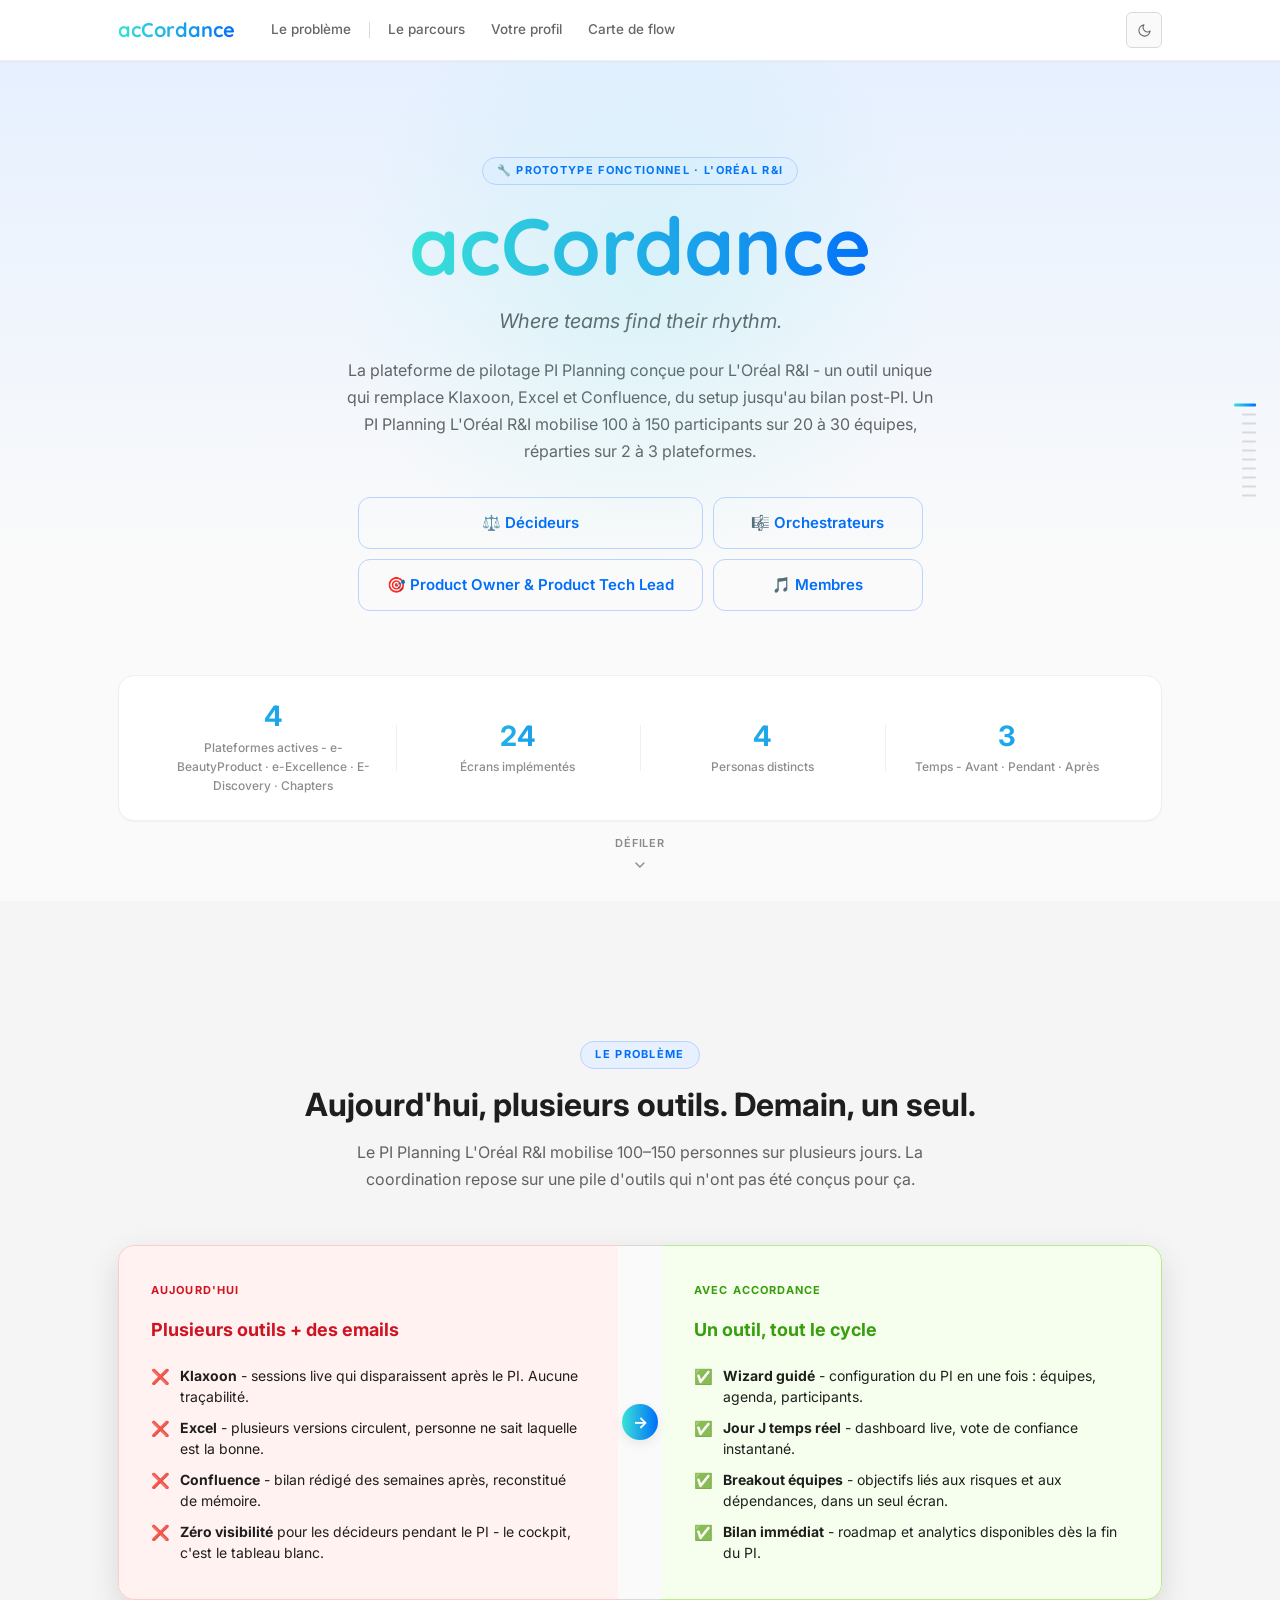
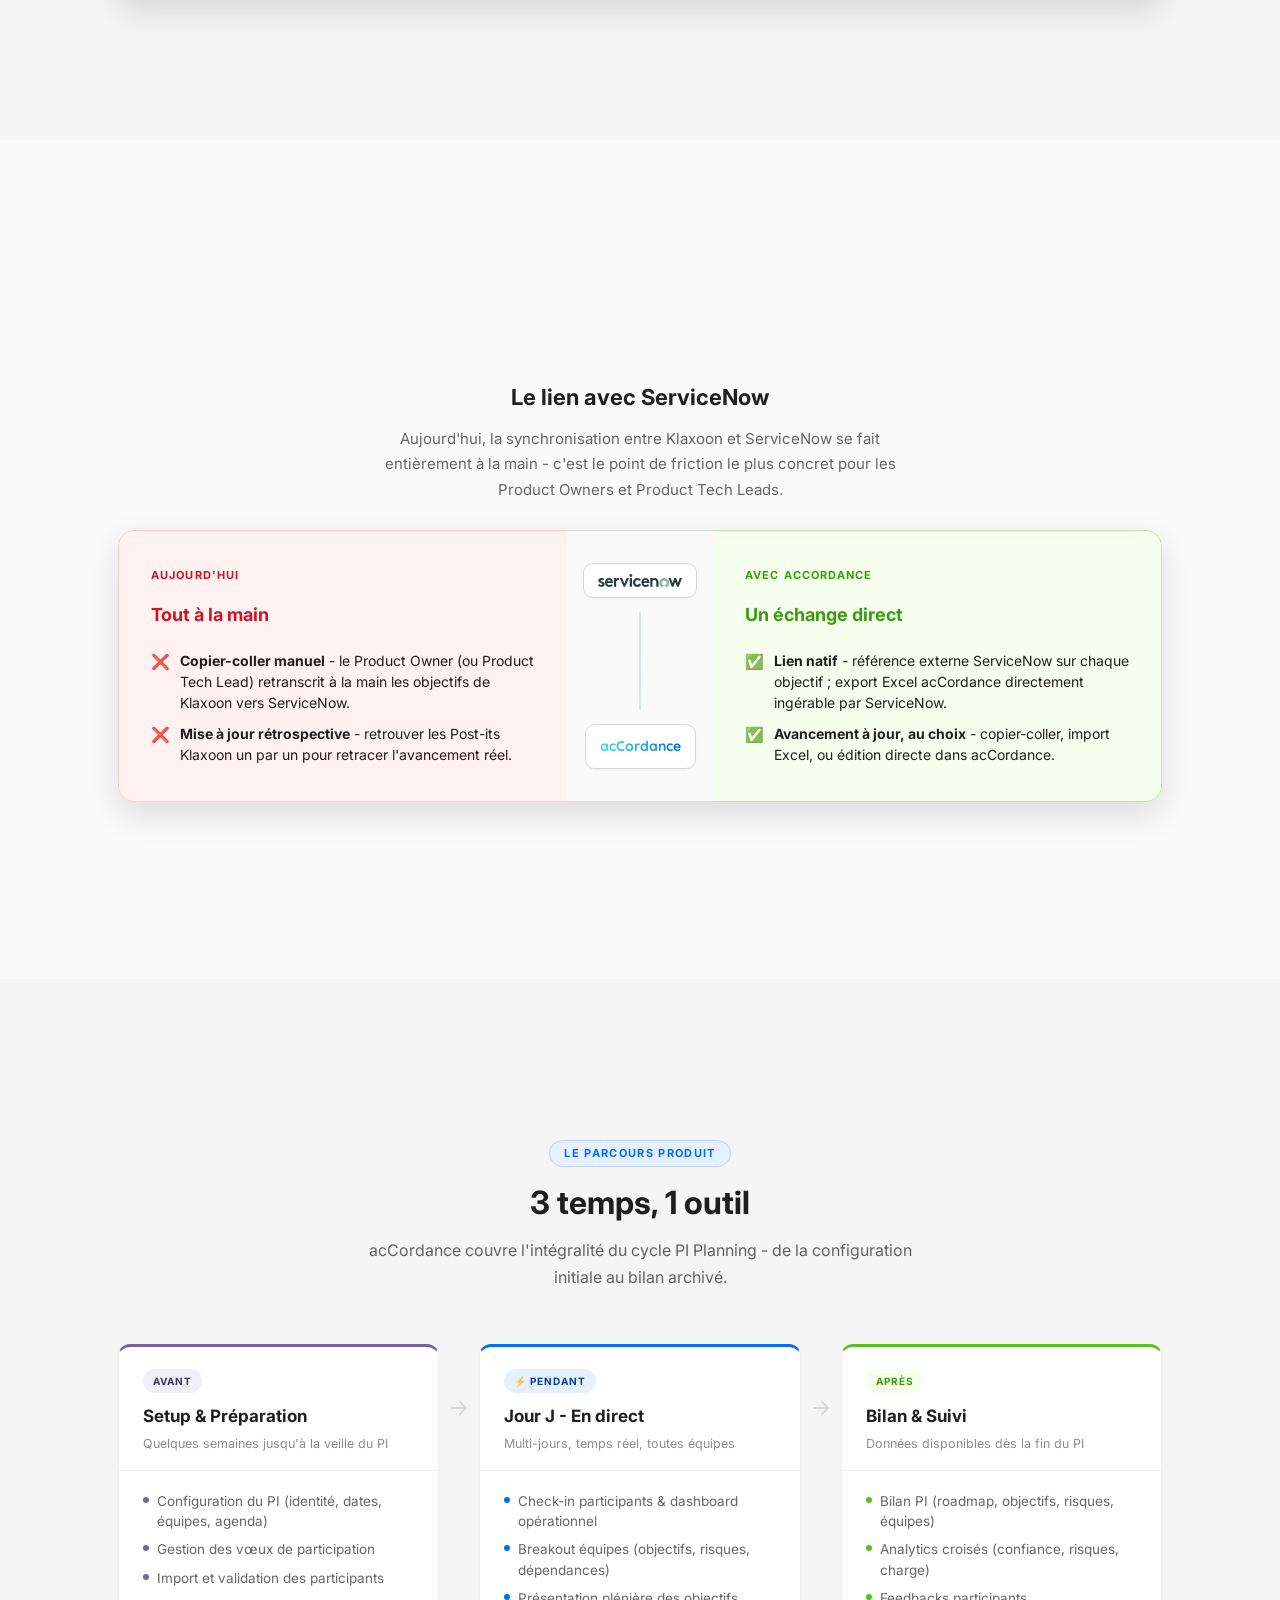
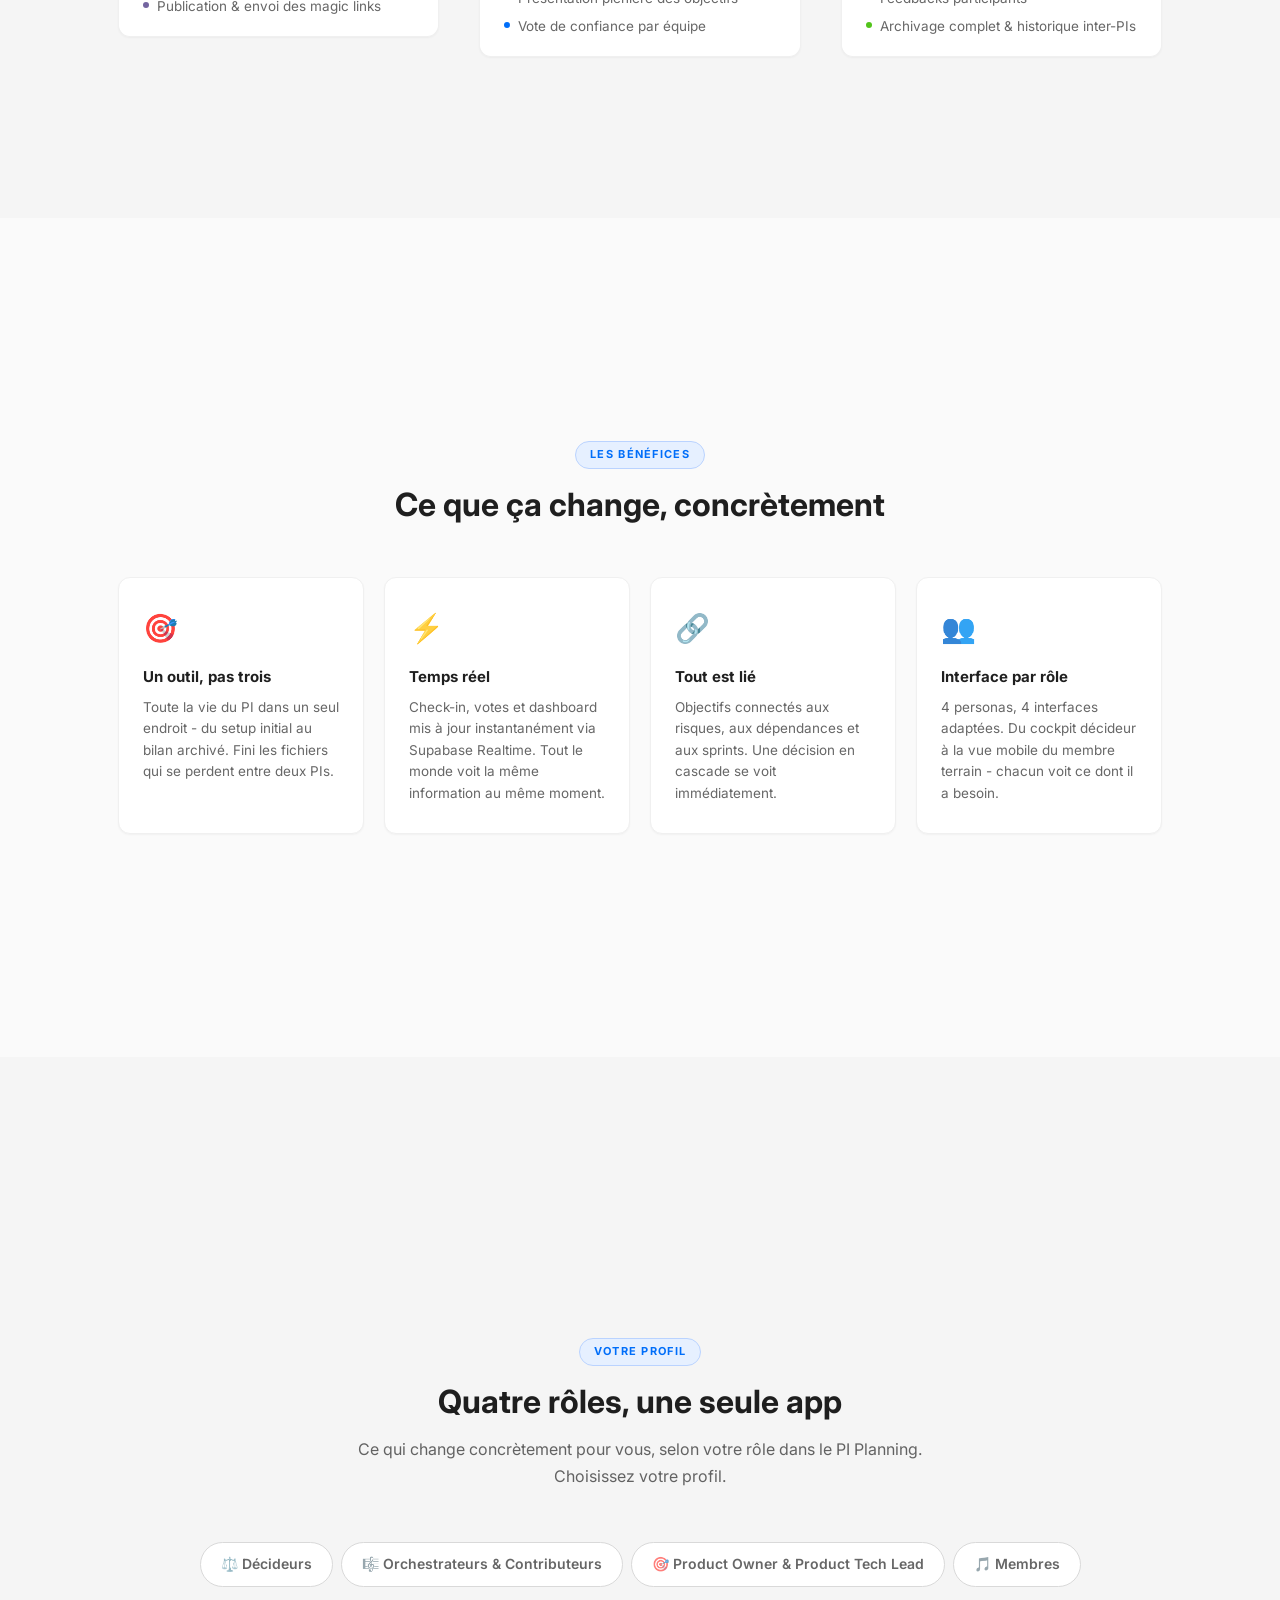
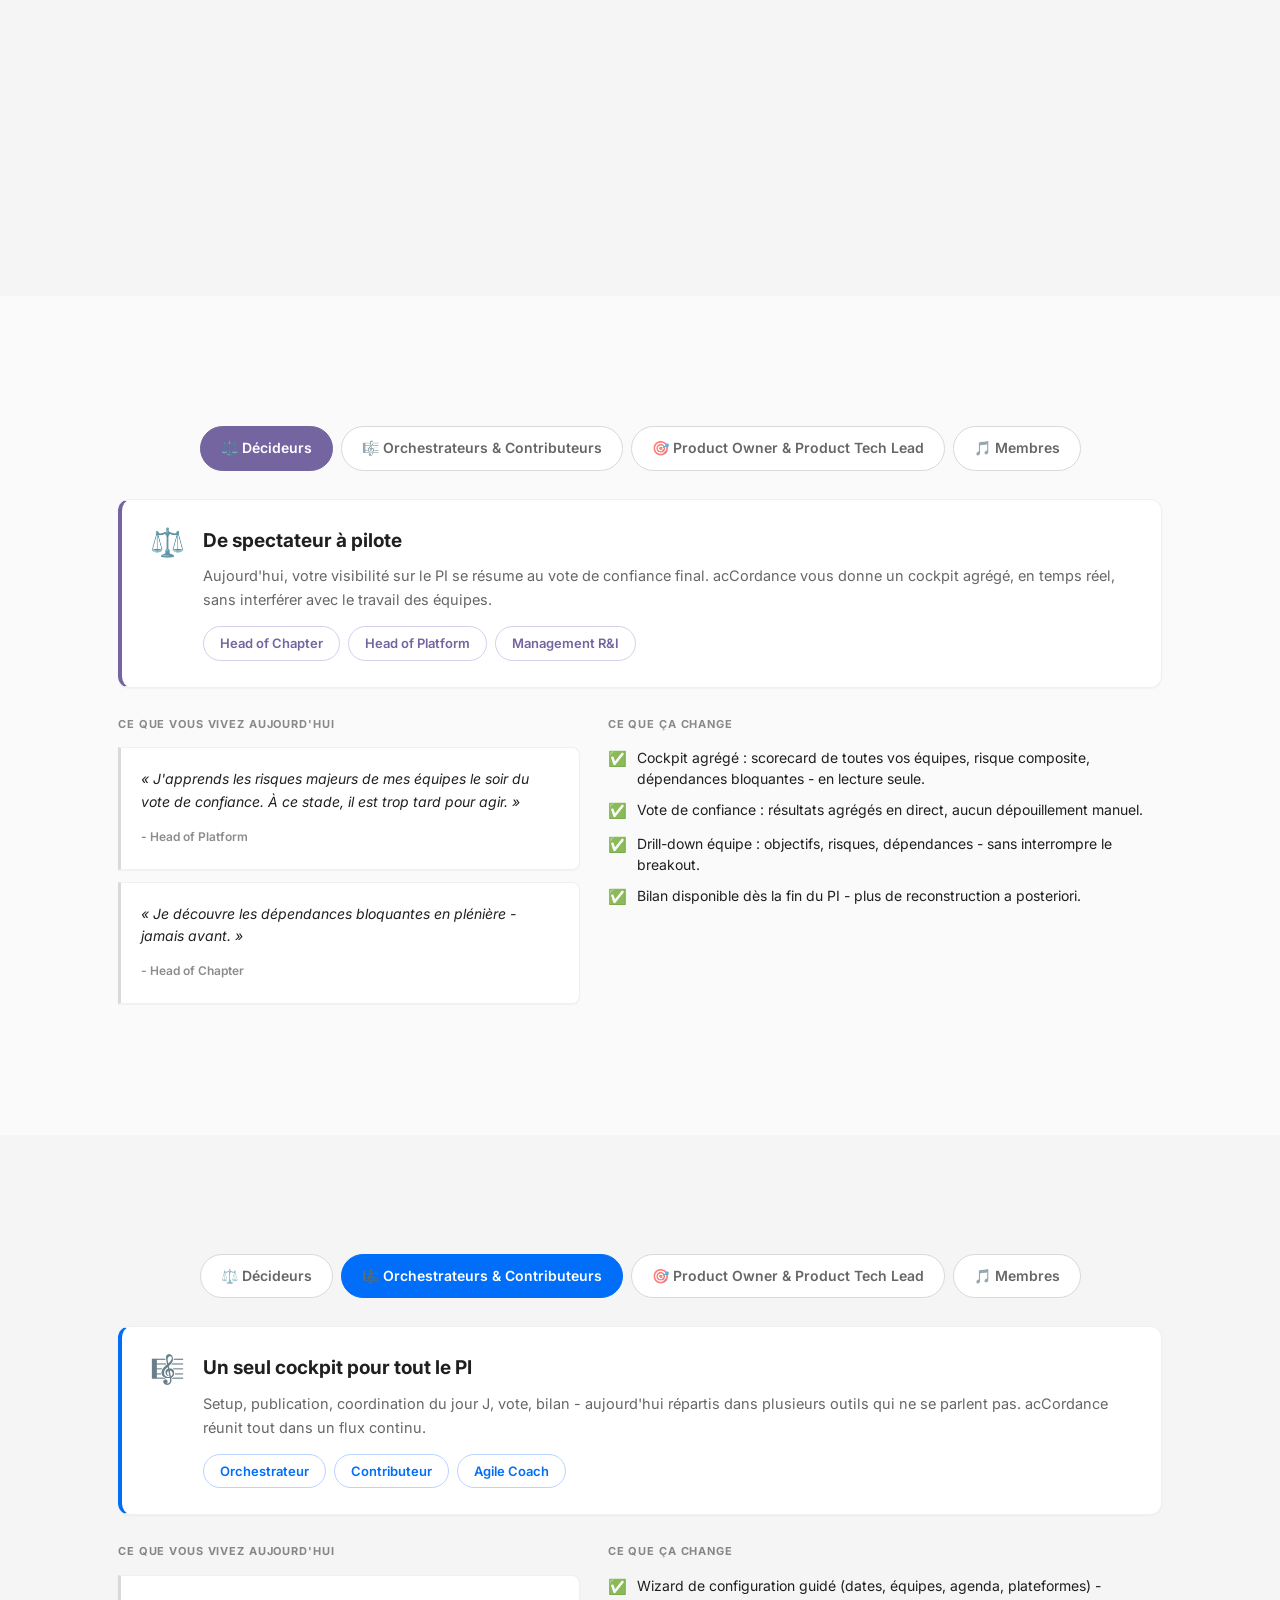
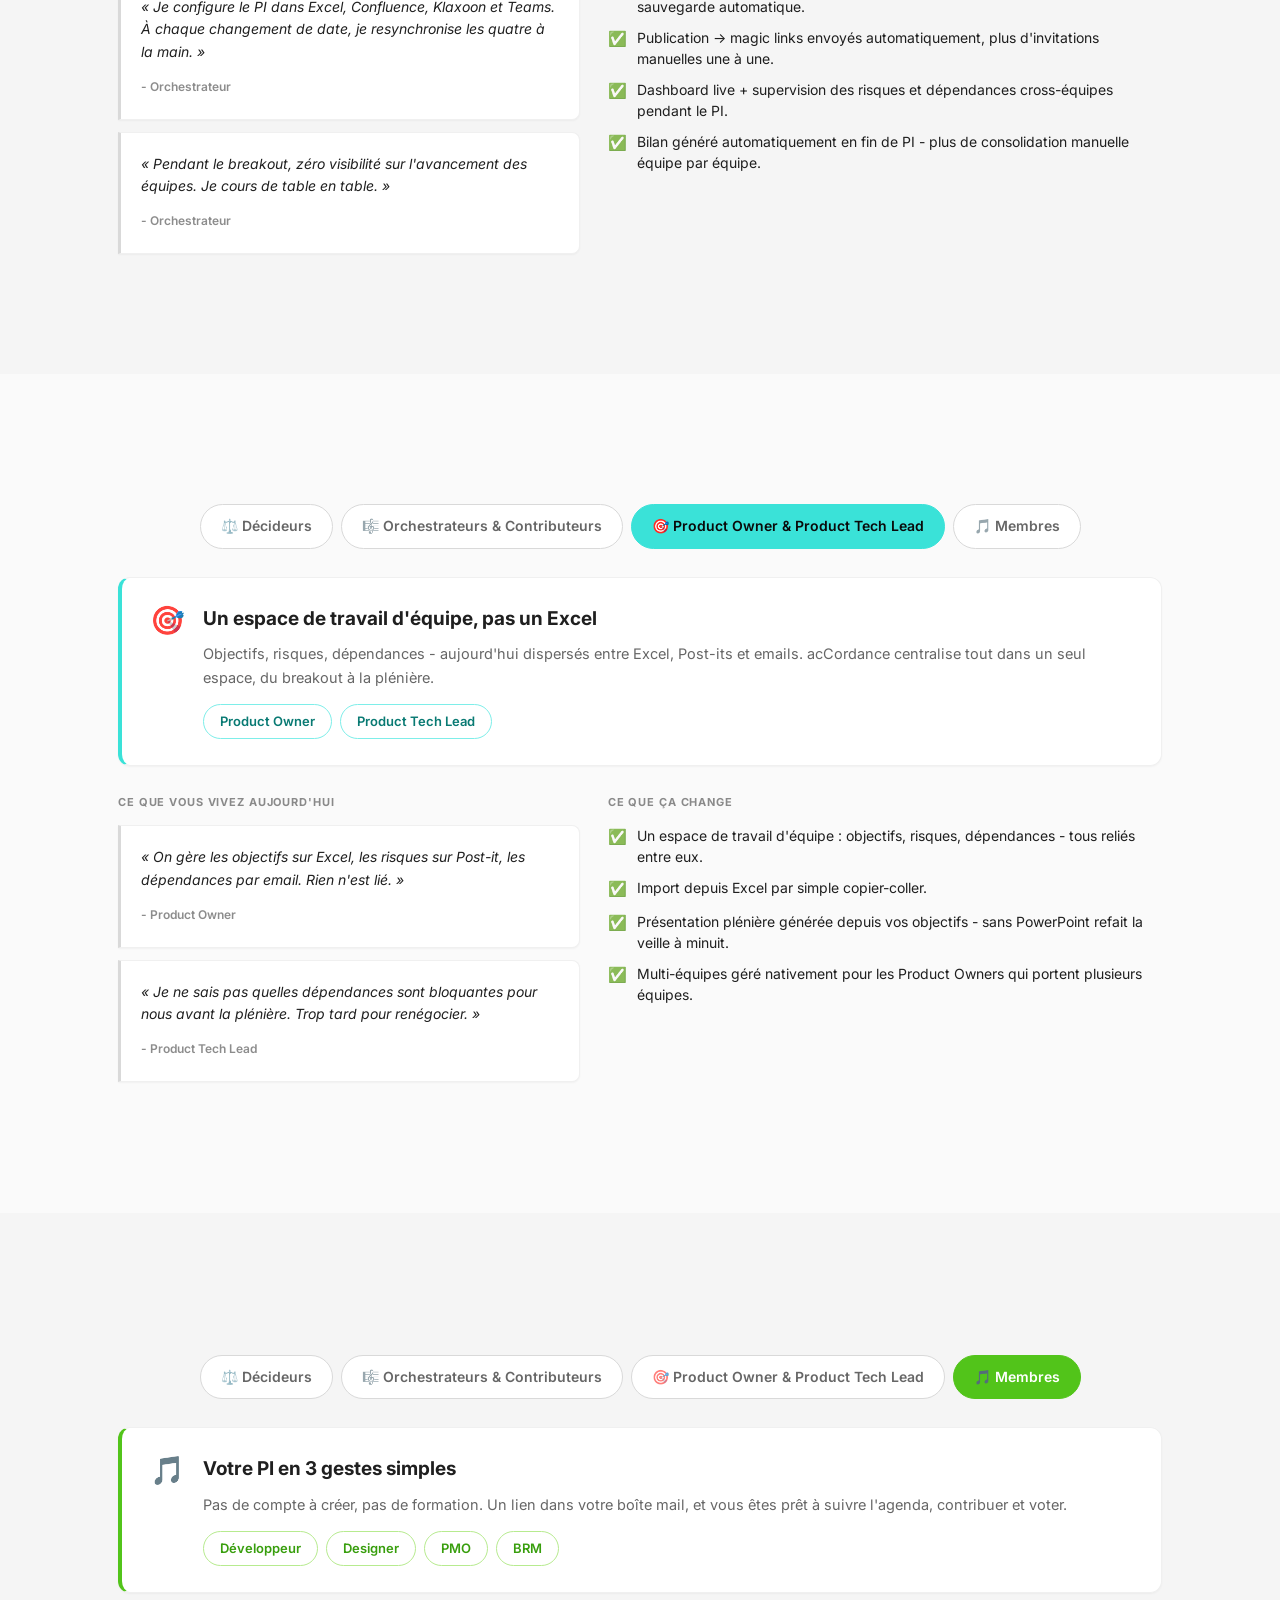
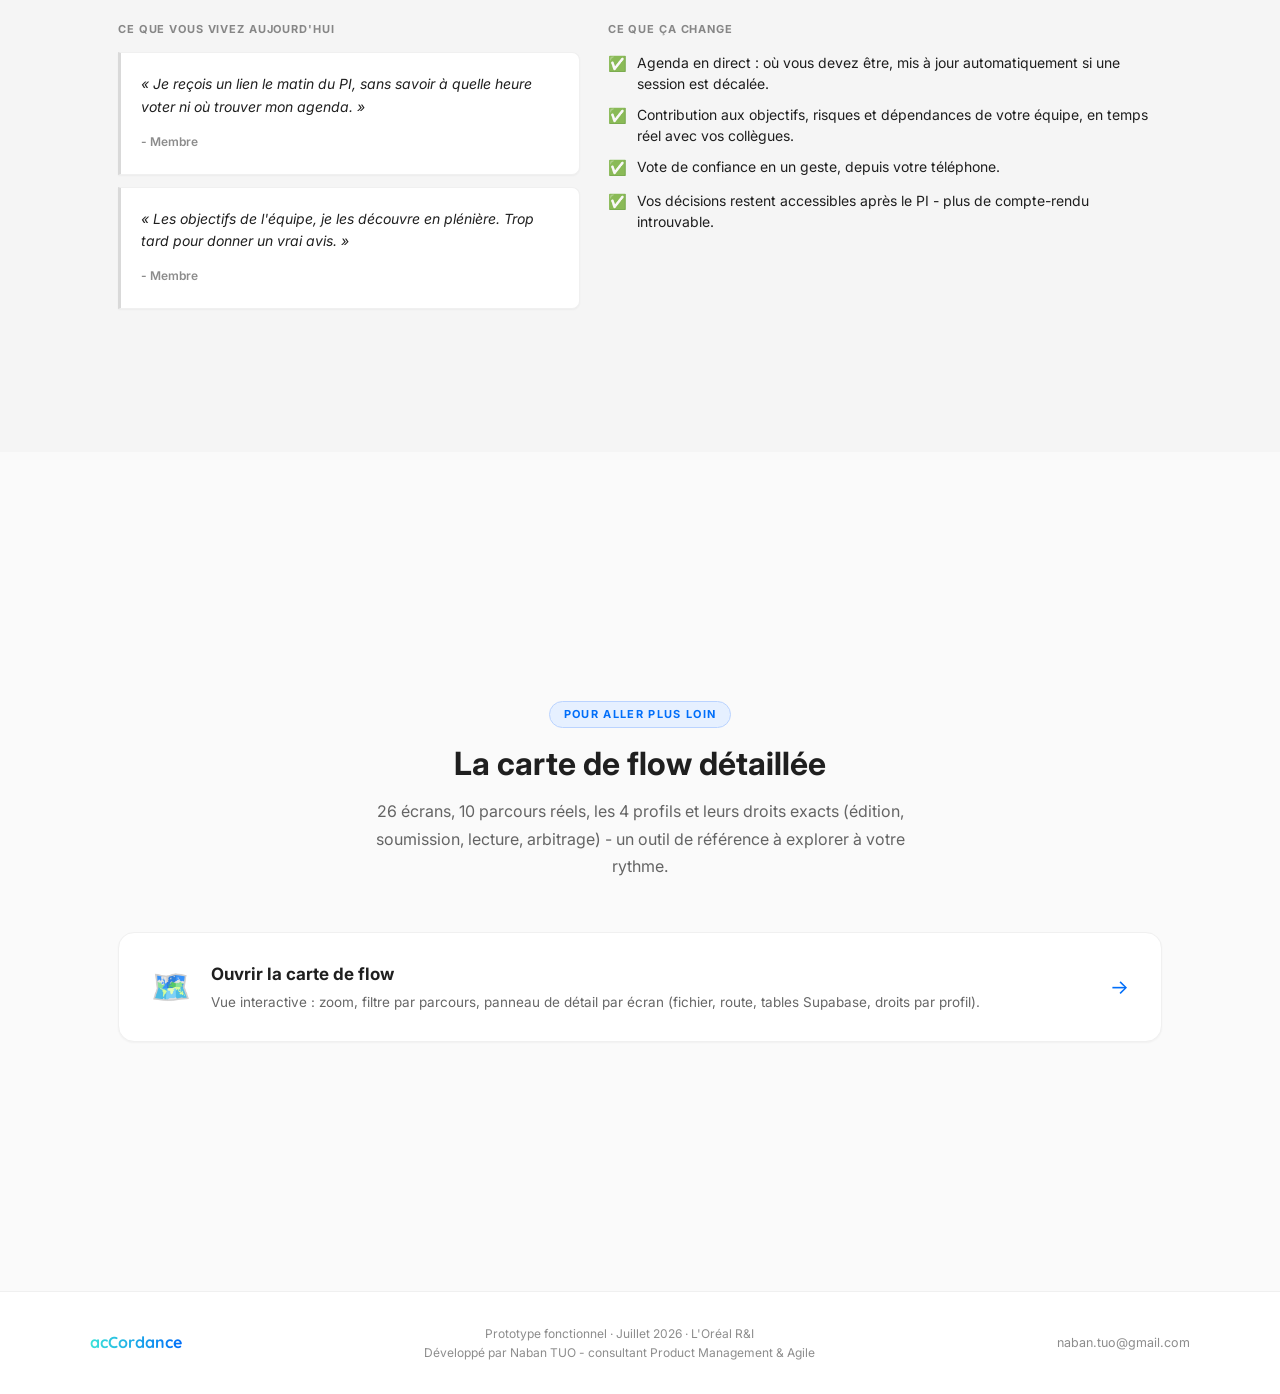
==== commit 24df06f3: "fix(pitch) — remplace les sigles PO/PTL par les intitulés complets "PO" → "Product Owner", "PTL" → "" ====
--- a/index.html
+++ b/index.html
@@ -36,7 +36,7 @@
   <a href="#personas" class="slide-dot" data-dot title="Votre profil"></a>
   <a href="#persona-decideur" class="slide-dot" data-dot title="Décideurs"></a>
   <a href="#persona-orchestrateur" class="slide-dot" data-dot title="Orchestrateurs"></a>
-  <a href="#persona-popl" class="slide-dot" data-dot title="PO &amp; PL"></a>
+  <a href="#persona-popl" class="slide-dot" data-dot title="Product Owner &amp; Product Tech Lead"></a>
   <a href="#persona-membre" class="slide-dot" data-dot title="Membres"></a>
   <a href="#blueprint" class="slide-dot" data-dot title="Carte de flow"></a>
 </nav>
@@ -55,7 +55,7 @@
   <div class="hero-ctas">
     <a href="#persona-decideur" class="btn btn-outline btn-lg">⚖️ Décideurs</a>
     <a href="#persona-orchestrateur" class="btn btn-outline btn-lg">🎼 Orchestrateurs</a>
-    <a href="#persona-popl" class="btn btn-outline btn-lg">🎯 PO &amp; PL</a>
+    <a href="#persona-popl" class="btn btn-outline btn-lg">🎯 Product Owner &amp; Product Tech Lead</a>
     <a href="#persona-membre" class="btn btn-outline btn-lg">🎵 Membres</a>
   </div>
 
@@ -130,7 +130,7 @@
   <div class="container">
     <div class="sn-panel-header">
       <h3 class="sn-panel-title">Le lien avec ServiceNow</h3>
-      <p class="sn-panel-desc">Aujourd'hui, la synchronisation entre Klaxoon et ServiceNow se fait entièrement à la main - c'est le point de friction le plus concret pour les PO/PTL.</p>
+      <p class="sn-panel-desc">Aujourd'hui, la synchronisation entre Klaxoon et ServiceNow se fait entièrement à la main - c'est le point de friction le plus concret pour les Product Owners et Product Tech Leads.</p>
     </div>
 
     <div class="before-after">
@@ -138,7 +138,7 @@
         <div class="ba-label">Aujourd'hui</div>
         <h3>Tout à la main</h3>
         <div class="ba-items">
-          <div class="ba-item"><span class="ba-icon">❌</span><span><strong>Copier-coller manuel</strong> - le PO/PTL retranscrit à la main les objectifs de Klaxoon vers ServiceNow.</span></div>
+          <div class="ba-item"><span class="ba-icon">❌</span><span><strong>Copier-coller manuel</strong> - le Product Owner (ou Product Tech Lead) retranscrit à la main les objectifs de Klaxoon vers ServiceNow.</span></div>
           <div class="ba-item"><span class="ba-icon">❌</span><span><strong>Mise à jour rétrospective</strong> - retrouver les Post-its Klaxoon un par un pour retracer l'avancement réel.</span></div>
         </div>
       </div>
@@ -290,7 +290,7 @@
     <div class="persona-switch">
       <a href="#persona-decideur" class="persona-switch-item" data-persona="decideur">⚖️ Décideurs</a>
       <a href="#persona-orchestrateur" class="persona-switch-item" data-persona="orchestrateur">🎼 Orchestrateurs &amp; Contributeurs</a>
-      <a href="#persona-popl" class="persona-switch-item" data-persona="popl">🎯 PO &amp; Product Tech Lead</a>
+      <a href="#persona-popl" class="persona-switch-item" data-persona="popl">🎯 Product Owner &amp; Product Tech Lead</a>
       <a href="#persona-membre" class="persona-switch-item" data-persona="membre">🎵 Membres</a>
     </div>
   </div>
@@ -302,7 +302,7 @@
     <div class="persona-switch">
       <a href="#persona-decideur" class="persona-switch-item is-current" data-persona="decideur">⚖️ Décideurs</a>
       <a href="#persona-orchestrateur" class="persona-switch-item" data-persona="orchestrateur">🎼 Orchestrateurs &amp; Contributeurs</a>
-      <a href="#persona-popl" class="persona-switch-item" data-persona="popl">🎯 PO &amp; Product Tech Lead</a>
+      <a href="#persona-popl" class="persona-switch-item" data-persona="popl">🎯 Product Owner &amp; Product Tech Lead</a>
       <a href="#persona-membre" class="persona-switch-item" data-persona="membre">🎵 Membres</a>
     </div>
 
@@ -345,7 +345,7 @@
     <div class="persona-switch">
       <a href="#persona-decideur" class="persona-switch-item" data-persona="decideur">⚖️ Décideurs</a>
       <a href="#persona-orchestrateur" class="persona-switch-item is-current" data-persona="orchestrateur">🎼 Orchestrateurs &amp; Contributeurs</a>
-      <a href="#persona-popl" class="persona-switch-item" data-persona="popl">🎯 PO &amp; Product Tech Lead</a>
+      <a href="#persona-popl" class="persona-switch-item" data-persona="popl">🎯 Product Owner &amp; Product Tech Lead</a>
       <a href="#persona-membre" class="persona-switch-item" data-persona="membre">🎵 Membres</a>
     </div>
 
@@ -382,13 +382,13 @@
   </div>
 </section>
 
-<!-- ══ SLIDE 9 · PO & PL ════════════════════════════════════════ -->
+<!-- ══ SLIDE 9 · PRODUCT OWNER & PRODUCT TECH LEAD ═════════════════ -->
 <section class="section slide panel-popl" id="persona-popl">
   <div class="container">
     <div class="persona-switch">
       <a href="#persona-decideur" class="persona-switch-item" data-persona="decideur">⚖️ Décideurs</a>
       <a href="#persona-orchestrateur" class="persona-switch-item" data-persona="orchestrateur">🎼 Orchestrateurs &amp; Contributeurs</a>
-      <a href="#persona-popl" class="persona-switch-item is-current" data-persona="popl">🎯 PO &amp; Product Tech Lead</a>
+      <a href="#persona-popl" class="persona-switch-item is-current" data-persona="popl">🎯 Product Owner &amp; Product Tech Lead</a>
       <a href="#persona-membre" class="persona-switch-item" data-persona="membre">🎵 Membres</a>
     </div>
 
@@ -417,7 +417,7 @@
           <div class="ba-item"><span class="ba-icon">✅</span><span>Un espace de travail d'équipe : objectifs, risques, dépendances - tous reliés entre eux.</span></div>
           <div class="ba-item"><span class="ba-icon">✅</span><span>Import depuis Excel par simple copier-coller.</span></div>
           <div class="ba-item"><span class="ba-icon">✅</span><span>Présentation plénière générée depuis vos objectifs - sans PowerPoint refait la veille à minuit.</span></div>
-          <div class="ba-item"><span class="ba-icon">✅</span><span>Multi-équipes géré nativement pour les PO qui portent plusieurs équipes.</span></div>
+          <div class="ba-item"><span class="ba-icon">✅</span><span>Multi-équipes géré nativement pour les Product Owners qui portent plusieurs équipes.</span></div>
         </div>
       </div>
     </div>
@@ -430,7 +430,7 @@
     <div class="persona-switch">
       <a href="#persona-decideur" class="persona-switch-item" data-persona="decideur">⚖️ Décideurs</a>
       <a href="#persona-orchestrateur" class="persona-switch-item" data-persona="orchestrateur">🎼 Orchestrateurs &amp; Contributeurs</a>
-      <a href="#persona-popl" class="persona-switch-item" data-persona="popl">🎯 PO &amp; Product Tech Lead</a>
+      <a href="#persona-popl" class="persona-switch-item" data-persona="popl">🎯 Product Owner &amp; Product Tech Lead</a>
       <a href="#persona-membre" class="persona-switch-item is-current" data-persona="membre">🎵 Membres</a>
     </div>
 
--- a/style.css
+++ b/style.css
@@ -339,7 +339,8 @@
 }
 
 .hero-ctas .btn {
-  width: 210px;
+  min-width: 210px;
+  width: auto;
   justify-content: center;
 }
 
